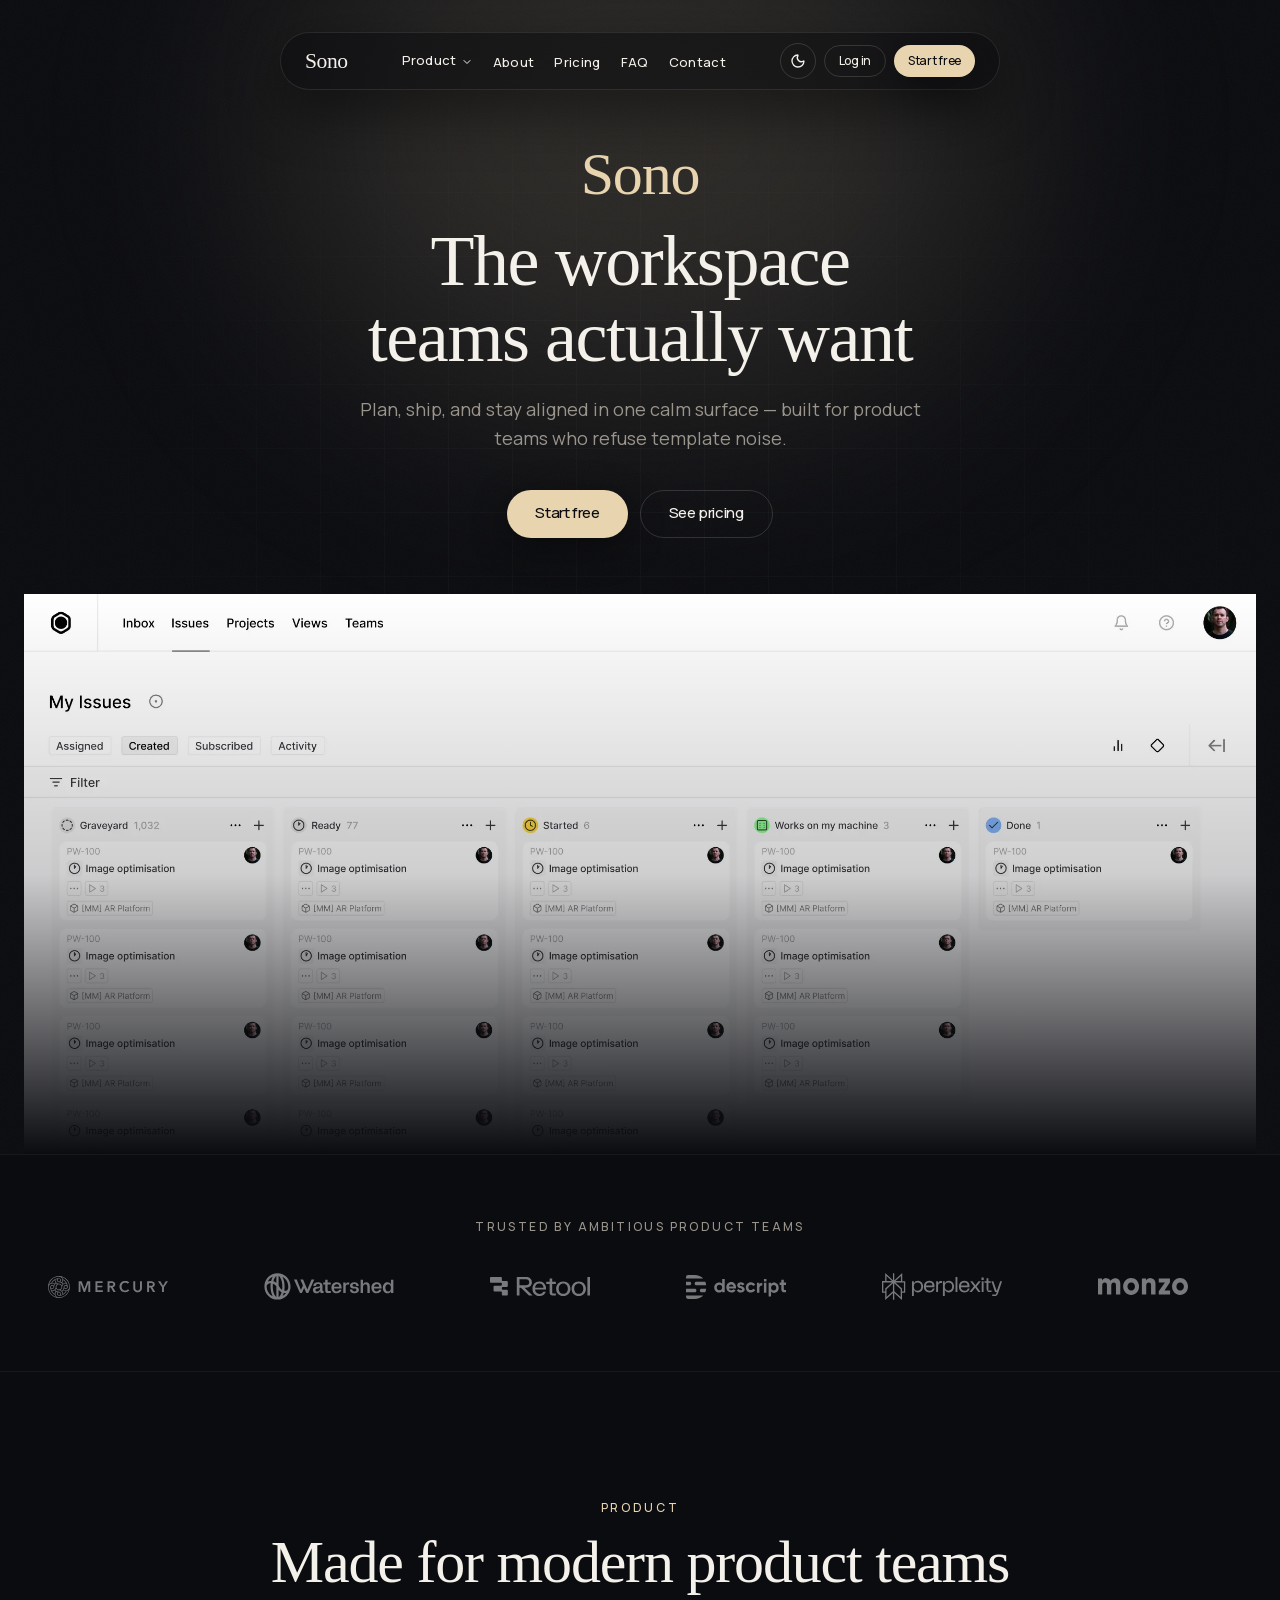
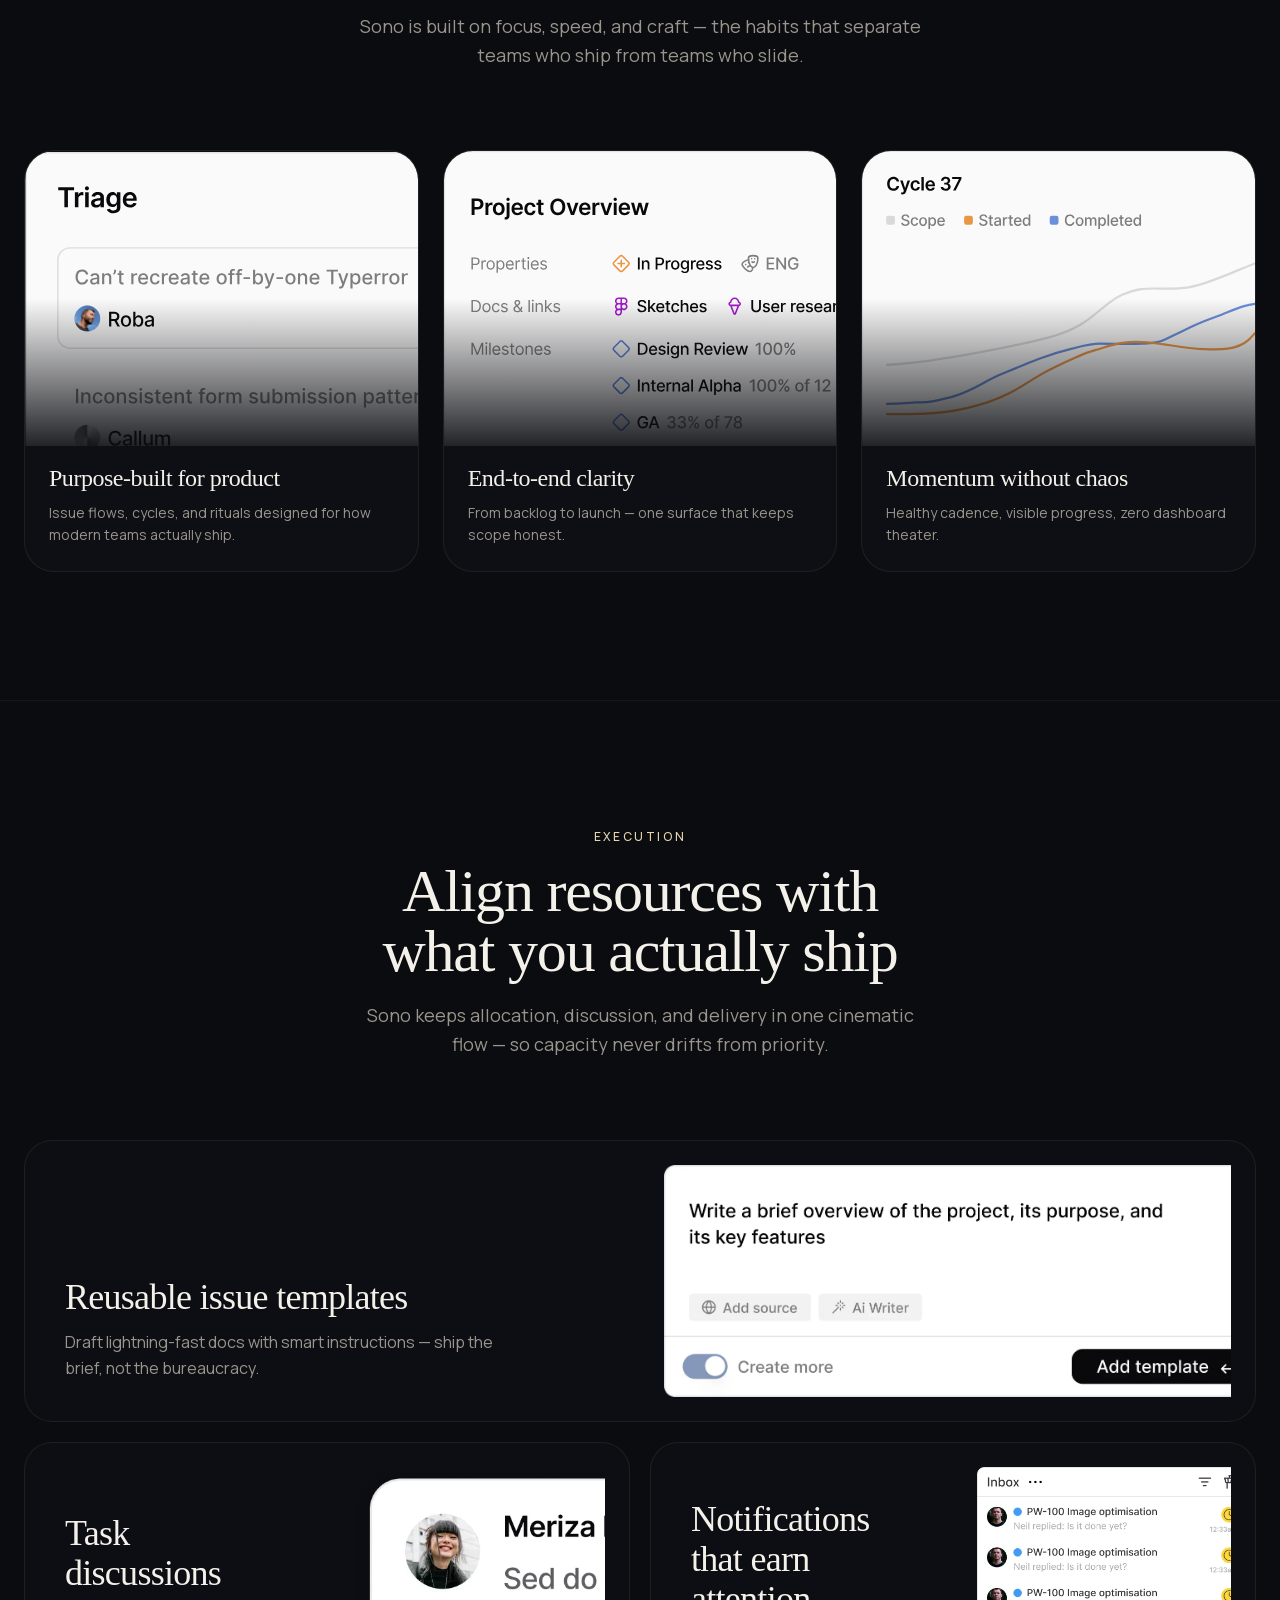
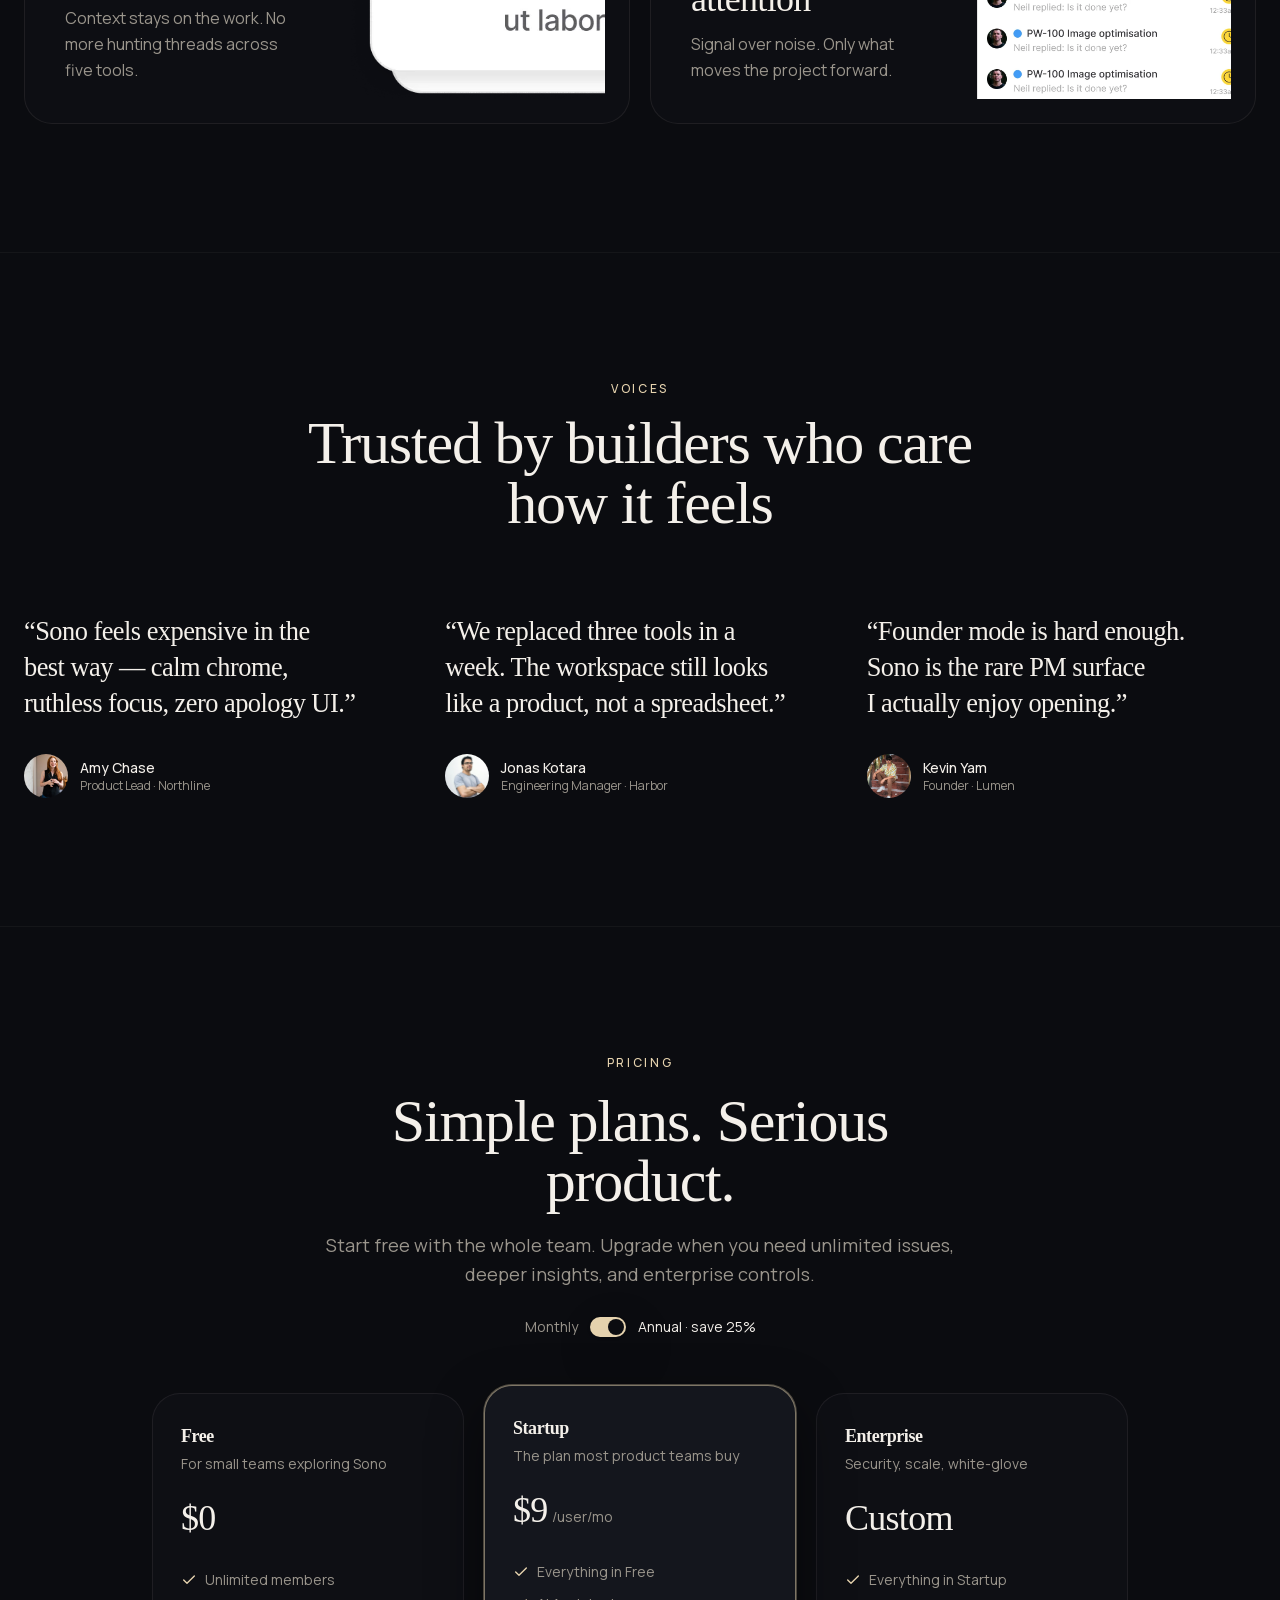
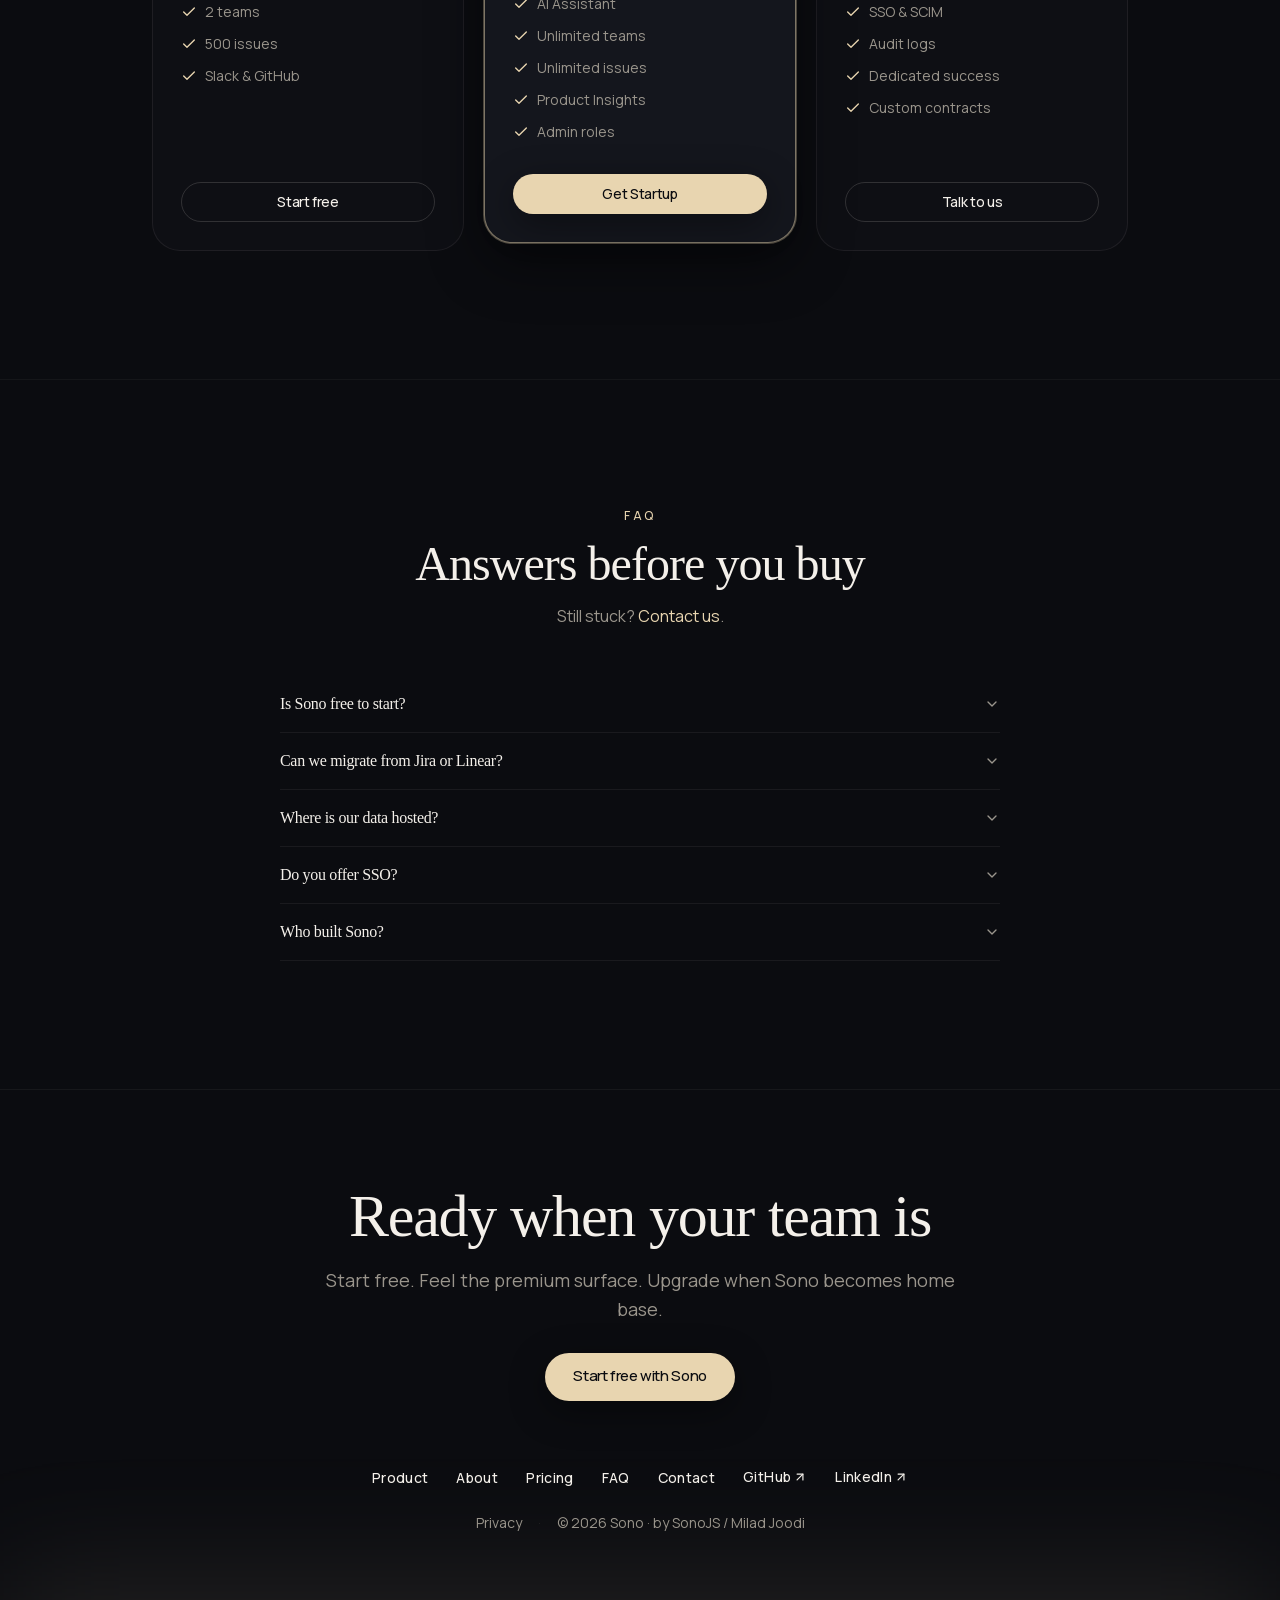
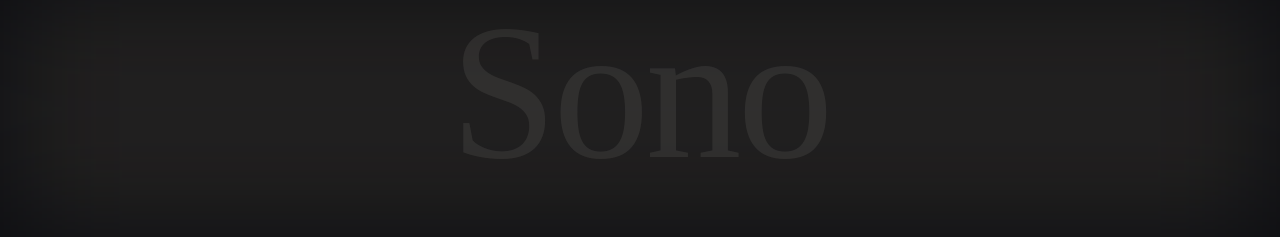
==== index.html @ 0d24b990 "chore: bump dependencies and align eslint config" ====
<!DOCTYPE html><html lang="en" data-scroll-behavior="smooth"><head><meta charSet="utf-8"/><meta name="viewport" content="width=device-width, initial-scale=1"/><link rel="preload" href="/_next/static/media/82450a180bcad83c-s.p.0p-wng2nn8o-p.woff2" as="font" crossorigin="" type="font/woff2"/><link rel="preload" href="/_next/static/media/d902bc2bfdd0a4cb-s.p.1g73gv09-xcb6.woff2" as="font" crossorigin="" type="font/woff2"/><link rel="preload" as="image" href="/hero.webp"/><link rel="stylesheet" href="/_next/static/chunks/1z0171zyhrohr.css" data-precedence="next"/><link rel="preload" as="script" fetchPriority="low" href="/_next/static/chunks/1pcw6gskne7pf.js"/><script src="/_next/static/chunks/1wnov70f88xjy.js" async=""></script><script src="/_next/static/chunks/2pffymnt3iag4.js" async=""></script><script src="/_next/static/chunks/0c98xzjfks9hq.js" async=""></script><script src="/_next/static/chunks/turbopack-2u1d16houkiyo.js" async=""></script><script src="/_next/static/chunks/1ua2kfq9s-me6.js" async=""></script><script src="/_next/static/chunks/0wrbk55-bqb4p.js" async=""></script><script src="/_next/static/chunks/2726y_kzhi7g_.js" async=""></script><script src="/_next/static/chunks/0krdcmnv8p_hr.js" async=""></script><script src="/_next/static/chunks/0jz7g6f-g56m4.js" async=""></script><script src="/_next/static/chunks/2xmz1afmpr3mi.js" async=""></script><title>Sono — The workspace teams actually want</title><meta name="description" content="Sono is the premium product workspace for modern teams — plan, ship, and stay aligned without the noise. By SonoJS / Milad Joodi."/><link rel="author" href="https://github.com/MiladJoodi"/><meta name="author" content="Milad Joodi"/><meta name="keywords" content="Sono,SonoJS,product workspace,project management,Next.js"/><meta name="creator" content="SonoJS / Milad Joodi"/><meta name="publisher" content="SonoJS"/><meta name="robots" content="index, follow"/><meta property="og:title" content="Sono — The workspace teams actually want"/><meta property="og:description" content="Premium product workspace for modern teams. Plan, ship, stay aligned."/><meta property="og:site_name" content="Sono"/><meta property="og:image" content="http://localhost:3000/og-image.jpg"/><meta property="og:image:width" content="1200"/><meta property="og:image:height" content="630"/><meta property="og:image:alt" content="Sono"/><meta name="twitter:card" content="summary_large_image"/><meta name="twitter:creator" content="@MiladJoodi"/><meta name="twitter:title" content="Sono — The workspace teams actually want"/><meta name="twitter:description" content="Premium product workspace for modern teams. Plan, ship, stay aligned."/><meta name="twitter:image" content="http://localhost:3000/og-image.jpg"/><link rel="shortcut icon" href="/favicon/favicon.ico"/><link rel="icon" href="/favicon/favicon.ico" sizes="48x48"/><link rel="icon" href="/favicon/favicon.svg" type="image/svg+xml"/><link rel="icon" href="/favicon/favicon-96x96.png" sizes="96x96" type="image/png"/><link rel="icon" href="/favicon/favicon.ico"/><link rel="apple-touch-icon" href="/favicon/apple-touch-icon.png" sizes="180x180"/><meta name="next-size-adjust" content=""/><script src="/_next/static/chunks/0cz1d0mv5g_q7.js" noModule=""></script></head><body class="ahh69a_variable hJlnFq_variable min-h-screen antialiased"><div hidden=""><!--$--><!--/$--></div><script>((a,b,c,d,e,f,g,h)=>{let i=document.documentElement,j=["light","dark"];function k(b){var c;(Array.isArray(a)?a:[a]).forEach(a=>{let c="class"===a,d=c&&f?e.map(a=>f[a]||a):e;c?(i.classList.remove(...d),i.classList.add(f&&f[b]?f[b]:b)):i.setAttribute(a,b)}),c=b,h&&j.includes(c)&&(i.style.colorScheme=c)}if(d)k(d);else try{let a=localStorage.getItem(b)||c,d=g&&"system"===a?window.matchMedia("(prefers-color-scheme: dark)").matches?"dark":"light":a;k(d)}catch(a){}})("class","theme","dark",null,["light","dark"],null,true,true)</script><section class="absolute top-4 left-1/2 z-50 w-[min(92%,720px)] -translate-x-1/2 rounded-full border border-foreground/10 bg-background/55 shadow-lg backdrop-blur-xl transition-all duration-300 lg:top-8"><div class="flex items-center justify-between px-5 py-2.5 sm:px-6"><a class="font-display text-foreground text-[1.35rem] tracking-tight" href="/">Sono</a><nav aria-label="Main" data-orientation="horizontal" dir="ltr" class="relative z-10 flex max-w-max flex-1 items-center justify-center max-lg:hidden"><div style="position:relative"><ul data-orientation="horizontal" class="group flex flex-1 list-none items-center justify-center space-x-1" dir="ltr"><li><button id="radix-_R_ilb_-trigger-radix-_R_bilb_" data-state="closed" aria-expanded="false" class="group inline-flex h-9 w-max items-center justify-center rounded-md bg-background p-2 transition-colors hover:bg-accent hover:text-accent-foreground focus:bg-accent focus:text-accent-foreground focus:outline-hidden disabled:pointer-events-none disabled:opacity-50 data-active:bg-accent/50 group data-[state=open]:bg-foreground/5 bg-transparent! px-2 text-[13px] font-medium tracking-wide" data-radix-collection-item="">Product<!-- --> <svg xmlns="http://www.w3.org/2000/svg" width="24" height="24" viewBox="0 0 24 24" fill="none" stroke="currentColor" stroke-width="2" stroke-linecap="round" stroke-linejoin="round" class="lucide lucide-chevron-down relative top-px ml-1 size-3 transition duration-300 group-data-[state=open]:rotate-180" aria-hidden="true"><path d="m6 9 6 6 6-6"></path></svg></button></li><li><a class="px-2 text-[13px] font-medium tracking-wide transition-opacity hover:opacity-70" href="/about/">About</a></li><li><a class="px-2 text-[13px] font-medium tracking-wide transition-opacity hover:opacity-70" href="/pricing/">Pricing</a></li><li><a class="px-2 text-[13px] font-medium tracking-wide transition-opacity hover:opacity-70" href="/faq/">FAQ</a></li><li><a class="px-2 text-[13px] font-medium tracking-wide transition-opacity hover:opacity-70" href="/contact/">Contact</a></li></ul></div><div class="absolute top-full left-0 flex justify-center"></div></nav><div class="flex items-center gap-2"><button data-slot="button" class="inline-flex items-center justify-center gap-2 whitespace-nowrap rounded-full text-sm font-medium tracking-tight transition-all duration-300 disabled:pointer-events-none disabled:opacity-50 [&amp;_svg]:pointer-events-none [&amp;_svg:not([class*=&#x27;size-&#x27;])]:size-4 shrink-0 [&amp;_svg]:shrink-0 outline-none focus-visible:ring-[3px] focus-visible:ring-ring/40 border border-foreground/15 bg-transparent text-foreground hover:border-foreground/30 hover:bg-foreground/5 size-9"><svg xmlns="http://www.w3.org/2000/svg" width="24" height="24" viewBox="0 0 24 24" fill="none" stroke="currentColor" stroke-width="2" stroke-linecap="round" stroke-linejoin="round" class="lucide lucide-sun size-4 scale-100 rotate-0 transition-all dark:scale-0 dark:-rotate-90" aria-hidden="true"><circle cx="12" cy="12" r="4"></circle><path d="M12 2v2"></path><path d="M12 20v2"></path><path d="m4.93 4.93 1.41 1.41"></path><path d="m17.66 17.66 1.41 1.41"></path><path d="M2 12h2"></path><path d="M20 12h2"></path><path d="m6.34 17.66-1.41 1.41"></path><path d="m19.07 4.93-1.41 1.41"></path></svg><svg xmlns="http://www.w3.org/2000/svg" width="24" height="24" viewBox="0 0 24 24" fill="none" stroke="currentColor" stroke-width="2" stroke-linecap="round" stroke-linejoin="round" class="lucide lucide-moon absolute size-4 scale-0 rotate-90 transition-all dark:scale-100 dark:rotate-0" aria-hidden="true"><path d="M20.985 12.486a9 9 0 1 1-9.473-9.472c.405-.022.617.46.402.803a6 6 0 0 0 8.268 8.268c.344-.215.825-.004.803.401"></path></svg><span class="sr-only">Toggle theme</span></button><a class="max-lg:hidden" href="/login/"><button data-slot="button" class="inline-flex items-center justify-center whitespace-nowrap rounded-full font-medium tracking-tight transition-all duration-300 disabled:pointer-events-none disabled:opacity-50 [&amp;_svg]:pointer-events-none [&amp;_svg:not([class*=&#x27;size-&#x27;])]:size-4 shrink-0 [&amp;_svg]:shrink-0 outline-none focus-visible:ring-[3px] focus-visible:ring-ring/40 border border-foreground/15 bg-transparent text-foreground hover:border-foreground/30 hover:bg-foreground/5 h-8 gap-1.5 px-3.5 text-xs has-[&gt;svg]:px-2.5">Log in</button></a><a class="max-lg:hidden" href="/signup/"><button data-slot="button" class="inline-flex items-center justify-center whitespace-nowrap rounded-full font-medium tracking-tight transition-all duration-300 disabled:pointer-events-none disabled:opacity-50 [&amp;_svg]:pointer-events-none [&amp;_svg:not([class*=&#x27;size-&#x27;])]:size-4 shrink-0 [&amp;_svg]:shrink-0 outline-none focus-visible:ring-[3px] focus-visible:ring-ring/40 bg-primary text-primary-foreground shadow-md hover:brightness-110 hover:shadow-lg h-8 gap-1.5 px-3.5 text-xs has-[&gt;svg]:px-2.5">Start free</button></a><a href="https://github.com/MiladJoodi" class="text-muted-foreground hover:text-foreground transition-colors lg:hidden" target="_blank" rel="noopener noreferrer"><svg xmlns="http://www.w3.org/2000/svg" width="24" height="24" viewBox="0 0 24 24" fill="none" stroke="currentColor" stroke-width="2" stroke-linecap="round" stroke-linejoin="round" class="lucide lucide-github size-4" aria-hidden="true"><path d="M15 22v-4a4.8 4.8 0 0 0-1-3.5c3 0 6-2 6-5.5.08-1.25-.27-2.48-1-3.5.28-1.15.28-2.35 0-3.5 0 0-1 0-3 1.5-2.64-.5-5.36-.5-8 0C6 2 5 2 5 2c-.3 1.15-.3 2.35 0 3.5A5.403 5.403 0 0 0 4 9c0 3.5 3 5.5 6 5.5-.39.49-.68 1.05-.85 1.65-.17.6-.22 1.23-.15 1.85v4"></path><path d="M9 18c-4.51 2-5-2-7-2"></path></svg><span class="sr-only">GitHub</span></a><button class="text-muted-foreground relative flex size-8 lg:hidden"><span class="sr-only">Open main menu</span><div class="absolute top-1/2 left-1/2 block w-[18px] -translate-x-1/2 -translate-y-1/2"><span aria-hidden="true" class="absolute block h-0.5 w-full rounded-full bg-current transition duration-500 ease-in-out -translate-y-1.5"></span><span aria-hidden="true" class="absolute block h-0.5 w-full rounded-full bg-current transition duration-500 ease-in-out "></span><span aria-hidden="true" class="absolute block h-0.5 w-full rounded-full bg-current transition duration-500 ease-in-out translate-y-1.5"></span></div></button></div></div><div class="bg-background/95 absolute inset-x-0 top-[calc(100%+0.75rem)] flex flex-col rounded-3xl border border-foreground/10 p-5 shadow-xl backdrop-blur-xl transition-all duration-300 ease-out lg:hidden invisible -translate-y-3 opacity-0"><nav class="divide-border flex flex-1 flex-col divide-y divide-foreground/8"><div class="py-3 first:pt-0 last:pb-0"><button class="flex w-full items-center justify-between text-base font-medium">Product<svg xmlns="http://www.w3.org/2000/svg" width="24" height="24" viewBox="0 0 24 24" fill="none" stroke="currentColor" stroke-width="2" stroke-linecap="round" stroke-linejoin="round" class="lucide lucide-chevron-right size-4 transition-transform duration-200" aria-hidden="true"><path d="m9 18 6-6-6-6"></path></svg></button><div class="overflow-hidden transition-all duration-300 max-h-0 opacity-0"><div class="bg-muted/60 space-y-2 rounded-2xl p-3"><a class="hover:bg-background block rounded-xl p-2 transition-colors" href="/#feature-modern-teams"><div class="font-medium">Modern teams</div><p class="text-muted-foreground mt-1 text-sm">Rituals and surfaces that keep product teams sharp</p></a><a class="hover:bg-background block rounded-xl p-2 transition-colors" href="/#resource-allocation"><div class="font-medium">Resource flow</div><p class="text-muted-foreground mt-1 text-sm">See capacity, focus, and delivery in one glance</p></a></div></div></div><a class="hover:text-primary py-3 text-base font-medium transition-colors first:pt-0 last:pb-0" href="/about/">About</a><a class="hover:text-primary py-3 text-base font-medium transition-colors first:pt-0 last:pb-0" href="/pricing/">Pricing</a><a class="hover:text-primary py-3 text-base font-medium transition-colors first:pt-0 last:pb-0" href="/faq/">FAQ</a><a class="hover:text-primary py-3 text-base font-medium transition-colors first:pt-0 last:pb-0" href="/contact/">Contact</a></nav><div class="mt-4 flex gap-2"><a data-slot="button" class="inline-flex items-center justify-center gap-2 whitespace-nowrap rounded-full text-sm font-medium tracking-tight transition-all duration-300 disabled:pointer-events-none disabled:opacity-50 [&amp;_svg]:pointer-events-none [&amp;_svg:not([class*=&#x27;size-&#x27;])]:size-4 [&amp;_svg]:shrink-0 outline-none focus-visible:ring-[3px] focus-visible:ring-ring/40 border border-foreground/15 bg-transparent text-foreground hover:border-foreground/30 hover:bg-foreground/5 h-10 px-5 has-[&gt;svg]:px-4 flex-1" href="/login/">Log in</a><a data-slot="button" class="inline-flex items-center justify-center gap-2 whitespace-nowrap rounded-full text-sm font-medium tracking-tight transition-all duration-300 disabled:pointer-events-none disabled:opacity-50 [&amp;_svg]:pointer-events-none [&amp;_svg:not([class*=&#x27;size-&#x27;])]:size-4 [&amp;_svg]:shrink-0 outline-none focus-visible:ring-[3px] focus-visible:ring-ring/40 bg-primary text-primary-foreground shadow-md hover:brightness-110 hover:shadow-lg h-10 px-5 has-[&gt;svg]:px-4 flex-1" href="/signup/">Start free</a></div></div></section><main class=""><section class="relative isolate min-h-[100svh] overflow-hidden"><div class="sono-grain pointer-events-none absolute inset-0 opacity-[0.07] mix-blend-overlay"></div><div class="sono-grid pointer-events-none absolute inset-0 opacity-40"></div><div class="pointer-events-none absolute -top-32 left-1/2 h-[520px] w-[720px] -translate-x-1/2 rounded-full bg-champagne/20 blur-[120px] dark:bg-champagne/15" aria-hidden="true"></div><div class="relative z-10 container flex min-h-[100svh] flex-col justify-end pt-32 pb-0 md:pt-36"><div class="mx-auto max-w-4xl pb-10 text-center md:pb-14" style="opacity:0;transform:translateY(28px)"><p class="font-display text-primary mb-5 text-4xl tracking-tight sm:text-5xl md:text-6xl">Sono</p><h1 class="font-display text-foreground text-4xl leading-[1.05] tracking-tight text-balance sm:text-5xl md:text-6xl lg:text-7xl">The workspace teams actually want</h1><p class="text-muted-foreground mx-auto mt-5 max-w-xl text-base leading-relaxed md:text-lg">Plan, ship, and stay aligned in one calm surface — built for product teams who refuse template noise.</p><div class="mt-9 flex flex-col items-center justify-center gap-3 sm:flex-row"><a data-slot="button" class="inline-flex items-center justify-center gap-2 whitespace-nowrap rounded-full font-medium tracking-tight transition-all duration-300 disabled:pointer-events-none disabled:opacity-50 [&amp;_svg]:pointer-events-none [&amp;_svg:not([class*=&#x27;size-&#x27;])]:size-4 shrink-0 [&amp;_svg]:shrink-0 outline-none focus-visible:ring-[3px] focus-visible:ring-ring/40 bg-primary text-primary-foreground shadow-md hover:brightness-110 hover:shadow-lg h-12 px-7 text-[15px] has-[&gt;svg]:px-5" href="/signup/">Start free</a><a data-slot="button" class="inline-flex items-center justify-center gap-2 whitespace-nowrap rounded-full font-medium tracking-tight transition-all duration-300 disabled:pointer-events-none disabled:opacity-50 [&amp;_svg]:pointer-events-none [&amp;_svg:not([class*=&#x27;size-&#x27;])]:size-4 shrink-0 [&amp;_svg]:shrink-0 outline-none focus-visible:ring-[3px] focus-visible:ring-ring/40 border border-foreground/15 bg-transparent text-foreground hover:border-foreground/30 hover:bg-foreground/5 h-12 px-7 text-[15px] has-[&gt;svg]:px-5" href="/pricing/">See pricing</a></div></div><div class="relative -mx-4 sm:-mx-6 lg:mx-0" style="opacity:0;transform:translateY(48px)"><div class="relative aspect-[16/10] w-full overflow-hidden md:aspect-[21/9] lg:aspect-[2.2/1]"><img alt="Sono product surface" decoding="async" data-nimg="fill" class="object-cover object-left-top" style="position:absolute;height:100%;width:100%;left:0;top:0;right:0;bottom:0;color:transparent" src="/hero.webp"/><div class="pointer-events-none absolute inset-0 bg-gradient-to-t from-background via-background/20 to-transparent"></div></div></div></div></section><section class="border-border/50 border-y py-12 md:py-16"><div class="container mb-8 text-center"><p class="text-muted-foreground text-xs font-medium tracking-[0.2em] uppercase">Trusted by ambitious product teams</p></div></section><section id="feature-modern-teams" class="py-24 md:py-32"><div class="container"><div class="mx-auto max-w-3xl text-center"><p class="text-primary mb-4 text-xs font-medium tracking-[0.22em] uppercase">Product</p><h2 class="font-display text-4xl tracking-tight text-balance md:text-5xl lg:text-6xl">Made for modern product teams</h2><p class="text-muted-foreground mx-auto mt-5 max-w-xl text-base leading-relaxed md:text-lg">Sono is built on focus, speed, and craft — the habits that separate teams who ship from teams who slide.</p></div><div class="mt-16 grid gap-6 md:mt-20 md:grid-cols-3"><article class="group border-border/70 bg-card/40 overflow-hidden rounded-3xl border" style="opacity:0;transform:translateY(24px)"><div class="relative aspect-[4/3] overflow-hidden"><img alt="" loading="lazy" decoding="async" data-nimg="fill" class="object-cover object-left-top transition duration-500 group-hover:scale-[1.03]" style="position:absolute;height:100%;width:100%;left:0;top:0;right:0;bottom:0;color:transparent" src="/features/triage-card.svg"/><div class="from-background/90 absolute inset-0 bg-gradient-to-t via-transparent to-transparent"></div></div><div class="space-y-2 p-6 pt-4"><h3 class="font-display text-2xl tracking-tight">Purpose-built for product</h3><p class="text-muted-foreground text-sm leading-relaxed">Issue flows, cycles, and rituals designed for how modern teams actually ship.</p></div></article><article class="group border-border/70 bg-card/40 overflow-hidden rounded-3xl border" style="opacity:0;transform:translateY(24px)"><div class="relative aspect-[4/3] overflow-hidden"><img alt="" loading="lazy" decoding="async" data-nimg="fill" class="object-cover object-left-top transition duration-500 group-hover:scale-[1.03]" style="position:absolute;height:100%;width:100%;left:0;top:0;right:0;bottom:0;color:transparent" src="/features/cycle-card.svg"/><div class="from-background/90 absolute inset-0 bg-gradient-to-t via-transparent to-transparent"></div></div><div class="space-y-2 p-6 pt-4"><h3 class="font-display text-2xl tracking-tight">End-to-end clarity</h3><p class="text-muted-foreground text-sm leading-relaxed">From backlog to launch — one surface that keeps scope honest.</p></div></article><article class="group border-border/70 bg-card/40 overflow-hidden rounded-3xl border" style="opacity:0;transform:translateY(24px)"><div class="relative aspect-[4/3] overflow-hidden"><img alt="" loading="lazy" decoding="async" data-nimg="fill" class="object-cover object-left-top transition duration-500 group-hover:scale-[1.03]" style="position:absolute;height:100%;width:100%;left:0;top:0;right:0;bottom:0;color:transparent" src="/features/overview-card.svg"/><div class="from-background/90 absolute inset-0 bg-gradient-to-t via-transparent to-transparent"></div></div><div class="space-y-2 p-6 pt-4"><h3 class="font-display text-2xl tracking-tight">Momentum without chaos</h3><p class="text-muted-foreground text-sm leading-relaxed">Healthy cadence, visible progress, zero dashboard theater.</p></div></article></div></div></section><section id="resource-allocation" class="border-border/40 overflow-hidden border-y py-24 md:py-32"><div class="container"><div class="mx-auto max-w-3xl text-center"><p class="text-primary mb-4 text-xs font-medium tracking-[0.22em] uppercase">Execution</p><h2 class="font-display text-4xl tracking-tight text-balance md:text-5xl lg:text-6xl">Align resources with what you actually ship</h2><p class="text-muted-foreground mx-auto mt-5 max-w-xl text-base leading-relaxed md:text-lg">Sono keeps allocation, discussion, and delivery in one cinematic flow — so capacity never drifts from priority.</p></div><div class="mt-16 grid gap-5 md:mt-20 md:grid-cols-2"><div class="border-border/70 bg-card/30 overflow-hidden rounded-[1.75rem] border md:col-span-2" style="opacity:0;transform:translateY(28px)"><div class="grid gap-0 lg:grid-cols-2 lg:items-end"><div class="space-y-3 p-7 md:p-10"><h3 class="font-display text-3xl tracking-tight md:text-4xl">Reusable issue templates</h3><p class="text-muted-foreground max-w-md text-base leading-relaxed">Draft lightning-fast docs with smart instructions — ship the brief, not the bureaucracy.</p></div><div class="relative min-h-[220px] md:min-h-[280px]"><img alt="" loading="lazy" decoding="async" data-nimg="fill" class="object-cover object-left-top p-4 md:p-6" style="position:absolute;height:100%;width:100%;left:0;top:0;right:0;bottom:0;color:transparent" src="/resource-allocation/templates.webp"/></div></div></div><div class="border-border/70 bg-card/30 overflow-hidden rounded-[1.75rem] border " style="opacity:0;transform:translateY(28px)"><div class="grid gap-0 lg:grid-cols-2 lg:items-end"><div class="space-y-3 p-7 md:p-10"><h3 class="font-display text-3xl tracking-tight md:text-4xl">Task discussions</h3><p class="text-muted-foreground max-w-md text-base leading-relaxed">Context stays on the work. No more hunting threads across five tools.</p></div><div class="relative min-h-[220px] md:min-h-[280px]"><img alt="" loading="lazy" decoding="async" data-nimg="fill" class="object-cover object-left-top p-4 md:p-6" style="position:absolute;height:100%;width:100%;left:0;top:0;right:0;bottom:0;color:transparent" src="/resource-allocation/discussions.webp"/></div></div></div><div class="border-border/70 bg-card/30 overflow-hidden rounded-[1.75rem] border " style="opacity:0;transform:translateY(28px)"><div class="grid gap-0 lg:grid-cols-2 lg:items-end"><div class="space-y-3 p-7 md:p-10"><h3 class="font-display text-3xl tracking-tight md:text-4xl">Notifications that earn attention</h3><p class="text-muted-foreground max-w-md text-base leading-relaxed">Signal over noise. Only what moves the project forward.</p></div><div class="relative min-h-[220px] md:min-h-[280px]"><img alt="" loading="lazy" decoding="async" data-nimg="fill" class="object-cover object-left-top p-4 md:p-6" style="position:absolute;height:100%;width:100%;left:0;top:0;right:0;bottom:0;color:transparent" src="/resource-allocation/notifications.webp"/></div></div></div></div></div></section><section class="py-24 md:py-32"><div class="container"><div class="mx-auto max-w-2xl text-center"><p class="text-primary mb-4 text-xs font-medium tracking-[0.22em] uppercase">Voices</p><h2 class="font-display text-4xl tracking-tight md:text-5xl lg:text-6xl">Trusted by builders who care how it feels</h2></div><div class="mt-16 grid gap-8 md:mt-20 md:grid-cols-3"><blockquote class="flex flex-col" style="opacity:0;transform:translateY(20px)"><p class="font-display text-foreground text-2xl leading-snug tracking-tight text-balance md:text-[1.65rem]">“<!-- -->Sono feels expensive in the best way — calm chrome, ruthless focus, zero apology UI.<!-- -->”</p><footer class="mt-8 flex items-center gap-3"><div class="relative size-11 overflow-hidden rounded-full"><img alt="Amy Chase" loading="lazy" decoding="async" data-nimg="fill" class="object-cover" style="position:absolute;height:100%;width:100%;left:0;top:0;right:0;bottom:0;color:transparent" src="/testimonials/amy-chase.webp"/></div><div><div class="text-sm font-medium">Amy Chase</div><div class="text-muted-foreground text-xs">Product Lead<!-- --> · <!-- -->Northline</div></div></footer></blockquote><blockquote class="flex flex-col" style="opacity:0;transform:translateY(20px)"><p class="font-display text-foreground text-2xl leading-snug tracking-tight text-balance md:text-[1.65rem]">“<!-- -->We replaced three tools in a week. The workspace still looks like a product, not a spreadsheet.<!-- -->”</p><footer class="mt-8 flex items-center gap-3"><div class="relative size-11 overflow-hidden rounded-full"><img alt="Jonas Kotara" loading="lazy" decoding="async" data-nimg="fill" class="object-cover" style="position:absolute;height:100%;width:100%;left:0;top:0;right:0;bottom:0;color:transparent" src="/testimonials/jonas-kotara.webp"/></div><div><div class="text-sm font-medium">Jonas Kotara</div><div class="text-muted-foreground text-xs">Engineering Manager<!-- --> · <!-- -->Harbor</div></div></footer></blockquote><blockquote class="flex flex-col" style="opacity:0;transform:translateY(20px)"><p class="font-display text-foreground text-2xl leading-snug tracking-tight text-balance md:text-[1.65rem]">“<!-- -->Founder mode is hard enough. Sono is the rare PM surface I actually enjoy opening.<!-- -->”</p><footer class="mt-8 flex items-center gap-3"><div class="relative size-11 overflow-hidden rounded-full"><img alt="Kevin Yam" loading="lazy" decoding="async" data-nimg="fill" class="object-cover" style="position:absolute;height:100%;width:100%;left:0;top:0;right:0;bottom:0;color:transparent" src="/testimonials/kevin-yam.webp"/></div><div><div class="text-sm font-medium">Kevin Yam</div><div class="text-muted-foreground text-xs">Founder<!-- --> · <!-- -->Lumen</div></div></footer></blockquote></div></div></section><section id="pricing" class="border-border/40 border-y py-24 md:py-32"><div class="container max-w-5xl"><div class="mx-auto max-w-2xl space-y-5 text-center"><p class="text-primary text-xs font-medium tracking-[0.22em] uppercase">Pricing</p><h2 class="font-display text-4xl tracking-tight md:text-5xl lg:text-6xl">Simple plans. Serious product.</h2><p class="text-muted-foreground text-base leading-relaxed md:text-lg">Start free with the whole team. Upgrade when you need unlimited issues, deeper insights, and enterprise controls.</p><div class="flex items-center justify-center gap-3 pt-2"><span class="text-sm text-muted-foreground">Monthly</span><button type="button" role="switch" aria-checked="true" data-state="checked" value="on" class="peer focus-visible:ring-ring focus-visible:ring-offset-background data-[state=checked]:bg-primary data-[state=unchecked]:bg-input inline-flex h-5 w-9 shrink-0 cursor-pointer items-center rounded-full border-2 border-transparent shadow-xs transition-colors focus-visible:ring-2 focus-visible:ring-offset-2 focus-visible:outline-hidden disabled:cursor-not-allowed disabled:opacity-50" aria-label="Toggle annual billing"><span data-state="checked" class="bg-background pointer-events-none block h-4 w-4 rounded-full shadow-lg ring-0 transition-transform data-[state=checked]:translate-x-4 data-[state=unchecked]:translate-x-0"></span></button><input type="checkbox" aria-hidden="true" tabindex="-1" style="position:absolute;pointer-events:none;opacity:0;margin:0;transform:translateX(-100%)" checked="" value="on"/><span class="text-sm text-foreground">Annual · save 25%</span></div></div><div class="mt-14 grid items-stretch gap-5 md:grid-cols-3"><div class="border-border/70 bg-card/40 flex flex-col rounded-[1.75rem] border p-7"><div class="space-y-1"><h3 class="text-lg font-semibold tracking-tight">Free</h3><p class="text-muted-foreground text-sm">For small teams exploring Sono</p></div><div class="mt-6"><span class="font-display text-4xl tracking-tight">$0</span></div><ul class="mt-8 flex-1 space-y-3"><li class="text-muted-foreground flex items-start gap-2 text-sm"><svg xmlns="http://www.w3.org/2000/svg" width="24" height="24" viewBox="0 0 24 24" fill="none" stroke="currentColor" stroke-width="2" stroke-linecap="round" stroke-linejoin="round" class="lucide lucide-check text-primary mt-0.5 size-4 shrink-0" aria-hidden="true"><path d="M20 6 9 17l-5-5"></path></svg>Unlimited members</li><li class="text-muted-foreground flex items-start gap-2 text-sm"><svg xmlns="http://www.w3.org/2000/svg" width="24" height="24" viewBox="0 0 24 24" fill="none" stroke="currentColor" stroke-width="2" stroke-linecap="round" stroke-linejoin="round" class="lucide lucide-check text-primary mt-0.5 size-4 shrink-0" aria-hidden="true"><path d="M20 6 9 17l-5-5"></path></svg>2 teams</li><li class="text-muted-foreground flex items-start gap-2 text-sm"><svg xmlns="http://www.w3.org/2000/svg" width="24" height="24" viewBox="0 0 24 24" fill="none" stroke="currentColor" stroke-width="2" stroke-linecap="round" stroke-linejoin="round" class="lucide lucide-check text-primary mt-0.5 size-4 shrink-0" aria-hidden="true"><path d="M20 6 9 17l-5-5"></path></svg>500 issues</li><li class="text-muted-foreground flex items-start gap-2 text-sm"><svg xmlns="http://www.w3.org/2000/svg" width="24" height="24" viewBox="0 0 24 24" fill="none" stroke="currentColor" stroke-width="2" stroke-linecap="round" stroke-linejoin="round" class="lucide lucide-check text-primary mt-0.5 size-4 shrink-0" aria-hidden="true"><path d="M20 6 9 17l-5-5"></path></svg>Slack &amp; GitHub</li></ul><a data-slot="button" class="inline-flex items-center justify-center gap-2 whitespace-nowrap rounded-full text-sm font-medium tracking-tight transition-all duration-300 disabled:pointer-events-none disabled:opacity-50 [&amp;_svg]:pointer-events-none [&amp;_svg:not([class*=&#x27;size-&#x27;])]:size-4 shrink-0 [&amp;_svg]:shrink-0 outline-none focus-visible:ring-[3px] focus-visible:ring-ring/40 border border-foreground/15 bg-transparent text-foreground hover:border-foreground/30 hover:bg-foreground/5 h-10 px-5 has-[&gt;svg]:px-4 mt-8 w-full" href="/signup/">Start free</a></div><div class="flex flex-col rounded-[1.75rem] border p-7 border-primary/50 bg-card shadow-lg ring-1 ring-primary/30 md:-translate-y-2"><div class="space-y-1"><h3 class="text-lg font-semibold tracking-tight">Startup</h3><p class="text-muted-foreground text-sm">The plan most product teams buy</p></div><div class="mt-6"><span class="font-display text-4xl tracking-tight">$9</span><span class="text-muted-foreground ml-1 text-sm">/user/<!-- -->mo</span></div><ul class="mt-8 flex-1 space-y-3"><li class="text-muted-foreground flex items-start gap-2 text-sm"><svg xmlns="http://www.w3.org/2000/svg" width="24" height="24" viewBox="0 0 24 24" fill="none" stroke="currentColor" stroke-width="2" stroke-linecap="round" stroke-linejoin="round" class="lucide lucide-check text-primary mt-0.5 size-4 shrink-0" aria-hidden="true"><path d="M20 6 9 17l-5-5"></path></svg>Everything in Free</li><li class="text-muted-foreground flex items-start gap-2 text-sm"><svg xmlns="http://www.w3.org/2000/svg" width="24" height="24" viewBox="0 0 24 24" fill="none" stroke="currentColor" stroke-width="2" stroke-linecap="round" stroke-linejoin="round" class="lucide lucide-check text-primary mt-0.5 size-4 shrink-0" aria-hidden="true"><path d="M20 6 9 17l-5-5"></path></svg>AI Assistant</li><li class="text-muted-foreground flex items-start gap-2 text-sm"><svg xmlns="http://www.w3.org/2000/svg" width="24" height="24" viewBox="0 0 24 24" fill="none" stroke="currentColor" stroke-width="2" stroke-linecap="round" stroke-linejoin="round" class="lucide lucide-check text-primary mt-0.5 size-4 shrink-0" aria-hidden="true"><path d="M20 6 9 17l-5-5"></path></svg>Unlimited teams</li><li class="text-muted-foreground flex items-start gap-2 text-sm"><svg xmlns="http://www.w3.org/2000/svg" width="24" height="24" viewBox="0 0 24 24" fill="none" stroke="currentColor" stroke-width="2" stroke-linecap="round" stroke-linejoin="round" class="lucide lucide-check text-primary mt-0.5 size-4 shrink-0" aria-hidden="true"><path d="M20 6 9 17l-5-5"></path></svg>Unlimited issues</li><li class="text-muted-foreground flex items-start gap-2 text-sm"><svg xmlns="http://www.w3.org/2000/svg" width="24" height="24" viewBox="0 0 24 24" fill="none" stroke="currentColor" stroke-width="2" stroke-linecap="round" stroke-linejoin="round" class="lucide lucide-check text-primary mt-0.5 size-4 shrink-0" aria-hidden="true"><path d="M20 6 9 17l-5-5"></path></svg>Product Insights</li><li class="text-muted-foreground flex items-start gap-2 text-sm"><svg xmlns="http://www.w3.org/2000/svg" width="24" height="24" viewBox="0 0 24 24" fill="none" stroke="currentColor" stroke-width="2" stroke-linecap="round" stroke-linejoin="round" class="lucide lucide-check text-primary mt-0.5 size-4 shrink-0" aria-hidden="true"><path d="M20 6 9 17l-5-5"></path></svg>Admin roles</li></ul><a data-slot="button" class="inline-flex items-center justify-center gap-2 whitespace-nowrap rounded-full text-sm font-medium tracking-tight transition-all duration-300 disabled:pointer-events-none disabled:opacity-50 [&amp;_svg]:pointer-events-none [&amp;_svg:not([class*=&#x27;size-&#x27;])]:size-4 shrink-0 [&amp;_svg]:shrink-0 outline-none focus-visible:ring-[3px] focus-visible:ring-ring/40 bg-primary text-primary-foreground shadow-md hover:brightness-110 hover:shadow-lg h-10 px-5 has-[&gt;svg]:px-4 mt-8 w-full" href="/signup/">Get Startup</a></div><div class="border-border/70 bg-card/40 flex flex-col rounded-[1.75rem] border p-7"><div class="space-y-1"><h3 class="text-lg font-semibold tracking-tight">Enterprise</h3><p class="text-muted-foreground text-sm">Security, scale, white-glove</p></div><div class="mt-6"><span class="font-display text-4xl tracking-tight">Custom</span></div><ul class="mt-8 flex-1 space-y-3"><li class="text-muted-foreground flex items-start gap-2 text-sm"><svg xmlns="http://www.w3.org/2000/svg" width="24" height="24" viewBox="0 0 24 24" fill="none" stroke="currentColor" stroke-width="2" stroke-linecap="round" stroke-linejoin="round" class="lucide lucide-check text-primary mt-0.5 size-4 shrink-0" aria-hidden="true"><path d="M20 6 9 17l-5-5"></path></svg>Everything in Startup</li><li class="text-muted-foreground flex items-start gap-2 text-sm"><svg xmlns="http://www.w3.org/2000/svg" width="24" height="24" viewBox="0 0 24 24" fill="none" stroke="currentColor" stroke-width="2" stroke-linecap="round" stroke-linejoin="round" class="lucide lucide-check text-primary mt-0.5 size-4 shrink-0" aria-hidden="true"><path d="M20 6 9 17l-5-5"></path></svg>SSO &amp; SCIM</li><li class="text-muted-foreground flex items-start gap-2 text-sm"><svg xmlns="http://www.w3.org/2000/svg" width="24" height="24" viewBox="0 0 24 24" fill="none" stroke="currentColor" stroke-width="2" stroke-linecap="round" stroke-linejoin="round" class="lucide lucide-check text-primary mt-0.5 size-4 shrink-0" aria-hidden="true"><path d="M20 6 9 17l-5-5"></path></svg>Audit logs</li><li class="text-muted-foreground flex items-start gap-2 text-sm"><svg xmlns="http://www.w3.org/2000/svg" width="24" height="24" viewBox="0 0 24 24" fill="none" stroke="currentColor" stroke-width="2" stroke-linecap="round" stroke-linejoin="round" class="lucide lucide-check text-primary mt-0.5 size-4 shrink-0" aria-hidden="true"><path d="M20 6 9 17l-5-5"></path></svg>Dedicated success</li><li class="text-muted-foreground flex items-start gap-2 text-sm"><svg xmlns="http://www.w3.org/2000/svg" width="24" height="24" viewBox="0 0 24 24" fill="none" stroke="currentColor" stroke-width="2" stroke-linecap="round" stroke-linejoin="round" class="lucide lucide-check text-primary mt-0.5 size-4 shrink-0" aria-hidden="true"><path d="M20 6 9 17l-5-5"></path></svg>Custom contracts</li></ul><a data-slot="button" class="inline-flex items-center justify-center gap-2 whitespace-nowrap rounded-full text-sm font-medium tracking-tight transition-all duration-300 disabled:pointer-events-none disabled:opacity-50 [&amp;_svg]:pointer-events-none [&amp;_svg:not([class*=&#x27;size-&#x27;])]:size-4 shrink-0 [&amp;_svg]:shrink-0 outline-none focus-visible:ring-[3px] focus-visible:ring-ring/40 border border-foreground/15 bg-transparent text-foreground hover:border-foreground/30 hover:bg-foreground/5 h-10 px-5 has-[&gt;svg]:px-4 mt-8 w-full" href="/contact/">Talk to us</a></div></div></div></section><section class="py-24 md:py-32"><div class="container max-w-3xl"><div class="text-center"><p class="text-primary mb-4 text-xs font-medium tracking-[0.22em] uppercase">FAQ</p><h2 class="font-display text-4xl tracking-tight md:text-5xl">Answers before you buy</h2><p class="text-muted-foreground mt-4 text-base">Still stuck?<!-- --> <a class="text-primary underline-offset-4 hover:underline" href="/contact/">Contact us</a>.</p></div><div class="mt-12 w-full" data-orientation="vertical"><div data-state="closed" data-orientation="vertical" class="border-b border-border/60"><h3 data-orientation="vertical" data-state="closed" class="flex"><button type="button" aria-expanded="false" data-state="closed" data-orientation="vertical" id="radix-_R_1nautb_" class="flex flex-1 items-center justify-between py-4 transition-all [&amp;[data-state=open]&gt;svg]:rotate-180 text-left text-base font-medium hover:no-underline" data-radix-collection-item="">Is Sono free to start?<svg xmlns="http://www.w3.org/2000/svg" width="24" height="24" viewBox="0 0 24 24" fill="none" stroke="currentColor" stroke-width="2" stroke-linecap="round" stroke-linejoin="round" class="lucide lucide-chevron-down text-muted-foreground size-4 shrink-0 transition-transform duration-200" aria-hidden="true"><path d="m6 9 6 6 6-6"></path></svg></button></h3><div data-state="closed" id="radix-_R_9nautb_" hidden="" role="region" aria-labelledby="radix-_R_1nautb_" data-orientation="vertical" class="data-[state=closed]:animate-accordion-up data-[state=open]:animate-accordion-down overflow-hidden text-sm" style="--radix-accordion-content-height:var(--radix-collapsible-content-height);--radix-accordion-content-width:var(--radix-collapsible-content-width)"></div></div><div data-state="closed" data-orientation="vertical" class="border-b border-border/60"><h3 data-orientation="vertical" data-state="closed" class="flex"><button type="button" aria-expanded="false" data-state="closed" data-orientation="vertical" id="radix-_R_2nautb_" class="flex flex-1 items-center justify-between py-4 transition-all [&amp;[data-state=open]&gt;svg]:rotate-180 text-left text-base font-medium hover:no-underline" data-radix-collection-item="">Can we migrate from Jira or Linear?<svg xmlns="http://www.w3.org/2000/svg" width="24" height="24" viewBox="0 0 24 24" fill="none" stroke="currentColor" stroke-width="2" stroke-linecap="round" stroke-linejoin="round" class="lucide lucide-chevron-down text-muted-foreground size-4 shrink-0 transition-transform duration-200" aria-hidden="true"><path d="m6 9 6 6 6-6"></path></svg></button></h3><div data-state="closed" id="radix-_R_anautb_" hidden="" role="region" aria-labelledby="radix-_R_2nautb_" data-orientation="vertical" class="data-[state=closed]:animate-accordion-up data-[state=open]:animate-accordion-down overflow-hidden text-sm" style="--radix-accordion-content-height:var(--radix-collapsible-content-height);--radix-accordion-content-width:var(--radix-collapsible-content-width)"></div></div><div data-state="closed" data-orientation="vertical" class="border-b border-border/60"><h3 data-orientation="vertical" data-state="closed" class="flex"><button type="button" aria-expanded="false" data-state="closed" data-orientation="vertical" id="radix-_R_3nautb_" class="flex flex-1 items-center justify-between py-4 transition-all [&amp;[data-state=open]&gt;svg]:rotate-180 text-left text-base font-medium hover:no-underline" data-radix-collection-item="">Where is our data hosted?<svg xmlns="http://www.w3.org/2000/svg" width="24" height="24" viewBox="0 0 24 24" fill="none" stroke="currentColor" stroke-width="2" stroke-linecap="round" stroke-linejoin="round" class="lucide lucide-chevron-down text-muted-foreground size-4 shrink-0 transition-transform duration-200" aria-hidden="true"><path d="m6 9 6 6 6-6"></path></svg></button></h3><div data-state="closed" id="radix-_R_bnautb_" hidden="" role="region" aria-labelledby="radix-_R_3nautb_" data-orientation="vertical" class="data-[state=closed]:animate-accordion-up data-[state=open]:animate-accordion-down overflow-hidden text-sm" style="--radix-accordion-content-height:var(--radix-collapsible-content-height);--radix-accordion-content-width:var(--radix-collapsible-content-width)"></div></div><div data-state="closed" data-orientation="vertical" class="border-b border-border/60"><h3 data-orientation="vertical" data-state="closed" class="flex"><button type="button" aria-expanded="false" data-state="closed" data-orientation="vertical" id="radix-_R_4nautb_" class="flex flex-1 items-center justify-between py-4 transition-all [&amp;[data-state=open]&gt;svg]:rotate-180 text-left text-base font-medium hover:no-underline" data-radix-collection-item="">Do you offer SSO?<svg xmlns="http://www.w3.org/2000/svg" width="24" height="24" viewBox="0 0 24 24" fill="none" stroke="currentColor" stroke-width="2" stroke-linecap="round" stroke-linejoin="round" class="lucide lucide-chevron-down text-muted-foreground size-4 shrink-0 transition-transform duration-200" aria-hidden="true"><path d="m6 9 6 6 6-6"></path></svg></button></h3><div data-state="closed" id="radix-_R_cnautb_" hidden="" role="region" aria-labelledby="radix-_R_4nautb_" data-orientation="vertical" class="data-[state=closed]:animate-accordion-up data-[state=open]:animate-accordion-down overflow-hidden text-sm" style="--radix-accordion-content-height:var(--radix-collapsible-content-height);--radix-accordion-content-width:var(--radix-collapsible-content-width)"></div></div><div data-state="closed" data-orientation="vertical" class="border-b border-border/60"><h3 data-orientation="vertical" data-state="closed" class="flex"><button type="button" aria-expanded="false" data-state="closed" data-orientation="vertical" id="radix-_R_5nautb_" class="flex flex-1 items-center justify-between py-4 transition-all [&amp;[data-state=open]&gt;svg]:rotate-180 text-left text-base font-medium hover:no-underline" data-radix-collection-item="">Who built Sono?<svg xmlns="http://www.w3.org/2000/svg" width="24" height="24" viewBox="0 0 24 24" fill="none" stroke="currentColor" stroke-width="2" stroke-linecap="round" stroke-linejoin="round" class="lucide lucide-chevron-down text-muted-foreground size-4 shrink-0 transition-transform duration-200" aria-hidden="true"><path d="m6 9 6 6 6-6"></path></svg></button></h3><div data-state="closed" id="radix-_R_dnautb_" hidden="" role="region" aria-labelledby="radix-_R_5nautb_" data-orientation="vertical" class="data-[state=closed]:animate-accordion-up data-[state=open]:animate-accordion-down overflow-hidden text-sm" style="--radix-accordion-content-height:var(--radix-collapsible-content-height);--radix-accordion-content-width:var(--radix-collapsible-content-width)"></div></div></div></div></section><!--$--><!--/$--></main><footer class="border-border/50 relative overflow-hidden border-t pt-24 pb-12"><div class="pointer-events-none absolute inset-x-0 bottom-0 h-64 bg-champagne/10 blur-3xl" aria-hidden="true"></div><div class="relative container space-y-16"><div class="mx-auto max-w-2xl space-y-5 text-center"><h2 class="font-display text-4xl tracking-tight md:text-5xl lg:text-6xl">Ready when your team is</h2><p class="text-muted-foreground text-base leading-relaxed md:text-lg">Start free. Feel the premium surface. Upgrade when Sono becomes home base.</p><a data-slot="button" class="inline-flex items-center justify-center gap-2 whitespace-nowrap rounded-full font-medium tracking-tight transition-all duration-300 disabled:pointer-events-none disabled:opacity-50 [&amp;_svg]:pointer-events-none [&amp;_svg:not([class*=&#x27;size-&#x27;])]:size-4 shrink-0 [&amp;_svg]:shrink-0 outline-none focus-visible:ring-[3px] focus-visible:ring-ring/40 bg-primary text-primary-foreground shadow-md hover:brightness-110 hover:shadow-lg h-12 px-7 text-[15px] has-[&gt;svg]:px-5 mt-2" href="/signup/">Start free with Sono</a></div><nav class="flex flex-col items-center gap-6"><ul class="flex flex-wrap items-center justify-center gap-x-7 gap-y-3"><li><a class="text-sm font-medium tracking-wide transition-opacity hover:opacity-70" href="/#feature-modern-teams">Product</a></li><li><a class="text-sm font-medium tracking-wide transition-opacity hover:opacity-70" href="/about/">About</a></li><li><a class="text-sm font-medium tracking-wide transition-opacity hover:opacity-70" href="/pricing/">Pricing</a></li><li><a class="text-sm font-medium tracking-wide transition-opacity hover:opacity-70" href="/faq/">FAQ</a></li><li><a class="text-sm font-medium tracking-wide transition-opacity hover:opacity-70" href="/contact/">Contact</a></li><li><a target="_blank" rel="noopener noreferrer" class="flex items-center gap-0.5 text-sm font-medium tracking-wide transition-opacity hover:opacity-70" href="https://github.com/MiladJoodi">GitHub<!-- --> <svg xmlns="http://www.w3.org/2000/svg" width="24" height="24" viewBox="0 0 24 24" fill="none" stroke="currentColor" stroke-width="2" stroke-linecap="round" stroke-linejoin="round" class="lucide lucide-arrow-up-right size-3.5" aria-hidden="true"><path d="M7 7h10v10"></path><path d="M7 17 17 7"></path></svg></a></li><li><a target="_blank" rel="noopener noreferrer" class="flex items-center gap-0.5 text-sm font-medium tracking-wide transition-opacity hover:opacity-70" href="https://linkedin.com/in/joodi/">LinkedIn<!-- --> <svg xmlns="http://www.w3.org/2000/svg" width="24" height="24" viewBox="0 0 24 24" fill="none" stroke="currentColor" stroke-width="2" stroke-linecap="round" stroke-linejoin="round" class="lucide lucide-arrow-up-right size-3.5" aria-hidden="true"><path d="M7 7h10v10"></path><path d="M7 17 17 7"></path></svg></a></li></ul><div class="text-muted-foreground flex flex-wrap items-center justify-center gap-4 text-sm"><a class="hover:text-foreground transition-colors" href="/privacy/">Privacy</a><span class="text-border">·</span><p>© <!-- -->2026<!-- --> Sono · by<!-- --> <a href="https://github.com/MiladJoodi" class="underline-offset-2 hover:underline" target="_blank" rel="noopener noreferrer">SonoJS / Milad Joodi</a></p></div></nav><p class="font-display text-foreground/8 pointer-events-none select-none text-center text-[clamp(4rem,18vw,12rem)] leading-none tracking-tight">Sono</p></div></footer><script id="_R_">(globalThis["TURBOPACK"] || (globalThis["TURBOPACK"] = [])).push({"otherChunks":["static/chunks/1pcw6gskne7pf.js","static/chunks/1wnov70f88xjy.js","static/chunks/2pffymnt3iag4.js","static/chunks/0c98xzjfks9hq.js"],"runtimeModuleIds":[94553]});</script><script src="/_next/static/chunks/1pcw6gskne7pf.js" async=""></script><script>(self.__next_f=self.__next_f||[]).push([0])</script><script>self.__next_f.push([1,"1:\"$Sreact.fragment\"\n2:\"/_next/static/chunks/1ua2kfq9s-me6.js\"\n3:\"/_next/static/chunks/0wrbk55-bqb4p.js\"\n4:\"/_next/static/chunks/2726y_kzhi7g_.js\"\n5:\"/_next/static/chunks/0krdcmnv8p_hr.js\"\n6:I[27423,[\"$2\",\"$3\",\"$4\",\"$5\"],\"ThemeProvider\"]\n7:\"StyleGlideProvider\"\n8:I[95013,[\"$2\",\"$3\",\"$4\",\"$5\"],\"$7\"]\n9:I[83896,[\"$2\",\"$3\",\"$4\",\"$5\"],\"Navbar\"]\na:I[39756,[\"$2\",\"$3\",\"$4\",\"$5\"],\"default\"]\nb:I[37457,[\"$2\",\"$3\",\"$4\",\"$5\"],\"default\"]\nc:\"/_next/static/chunks/0jz7g6f-g56m4.js\"\nd:\"/_next/static/chunks/2xmz1afmpr3mi.js\"\ne:I[22016,[\"$2\",\"$3\",\"$4\",\"$5\",\"$c\",\"$d\"],\"\"]\n15:I[68027,[\"$2\",\"$3\",\"$4\",\"$5\"],\"default\",1]\n:HL[\"/_next/static/chunks/1z0171zyhrohr.css\",\"style\"]\n:HL[\"/_next/static/media/82450a180bcad83c-s.p.0p-wng2nn8o-p.woff2\",\"font\",{\"crossOrigin\":\"\",\"type\":\"font/woff2\"}]\n:HL[\"/_next/static/media/d902bc2bfdd0a4cb-s.p.1g73gv09-xcb6.woff2\",\"font\",{\"crossOrigin\":\"\",\"type\":\"font/woff2\"}]\n12:[[\"children\",{\"s\":\"__PAGE__\",\"h\":512,\"d\":{\"r\":\"$L13\",\"p\":false,\"v\":null}}]]\n0:{\"P\":null,\"c\":[\"\",\"\"],\"q\":\"\",\"i\":false,\"t\":{\"t\":{\"s\":\"\",\"h\":528,\"d\":{\"r\":[\"$\",\"$1\",\"c\",{\"children\":[[[\"$\",\"link\",\"0\",{\"rel\":\"stylesheet\",\"href\":\"/_next/static/chunks/1z0171zyhrohr.css\",\"precedence\":\"next\",\"crossOrigin\":\"$undefined\",\"nonce\":\"$undefined\"}],[\"$\",\"script\",\"script-0\",{\"src\":\"/_next/static/chunks/1ua2kfq9s-me6.js\",\"async\":true,\"nonce\":\"$undefined\"}],[\"$\",\"script\",\"script-1\",{\"src\":\"/_next/static/chunks/0wrbk55-bqb4p.js\",\"async\":true,\"nonce\":\"$undefined\"}],[\"$\",\"script\",\"script-2\",{\"src\":\"/_next/static/chunks/2726y_kzhi7g_.js\",\"async\":true,\"nonce\":\"$undefined\"}],[\"$\",\"script\",\"script-3\",{\"src\":\"/_next/static/chunks/0krdcmnv8p_hr.js\",\"async\":true,\"nonce\":\"$undefined\"}]],[\"$\",\"html\",null,{\"lang\":\"en\",\"suppressHydrationWarning\":true,\"data-scroll-behavior\":\"smooth\",\"children\":[\"$\",\"body\",null,{\"className\":\"ahh69a_variable hJlnFq_variable min-h-screen antialiased\",\"children\":[\"$\",\"$L6\",null,{\"attribute\":\"class\",\"defaultTheme\":\"dark\",\"enableSystem\":true,\"disableTransitionOnChange\":true,\"children\":[[\"$\",\"$L8\",null,{}],[\"$\",\"$L9\",null,{}],[\"$\",\"main\",null,{\"className\":\"\",\"children\":[\"$\",\"$La\",null,{\"parallelRouterKey\":\"children\",\"error\":\"$undefined\",\"errorStyles\":\"$undefined\",\"errorScripts\":\"$undefined\",\"template\":[\"$\",\"$Lb\",null,{}],\"templateStyles\":\"$undefined\",\"templateScripts\":\"$undefined\",\"notFound\":[[\"$\",\"div\",null,{\"className\":\"container flex min-h-[70vh] flex-col items-center justify-center py-28 text-center lg:min-h-[80vh]\",\"children\":[[\"$\",\"p\",null,{\"className\":\"font-display text-primary text-6xl tracking-tight md:text-7xl\",\"children\":\"404\"}],[\"$\",\"h1\",null,{\"className\":\"font-display mt-4 text-3xl tracking-tight md:text-4xl\",\"children\":\"Page not found\"}],[\"$\",\"p\",null,{\"className\":\"text-muted-foreground mt-4 max-w-md text-base leading-relaxed\",\"children\":\"That route isn't in Sono. Head home or reach out if something looks broken.\"}],[\"$\",\"div\",null,{\"className\":\"mt-10 flex flex-col gap-3 sm:flex-row\",\"children\":[[\"$\",\"$Le\",null,{\"href\":\"/\",\"className\":\"inline-flex items-center justify-center gap-2 whitespace-nowrap rounded-full font-medium tracking-tight transition-all duration-300 disabled:pointer-events-none disabled:opacity-50 [\u0026_svg]:pointer-events-none [\u0026_svg:not([class*='size-'])]:size-4 shrink-0 [\u0026_svg]:shrink-0 outline-none focus-visible:ring-[3px] focus-visible:ring-ring/40 bg-primary text-primary-foreground shadow-md hover:brightness-110 hover:shadow-lg h-12 px-7 text-[15px] has-[\u003esvg]:px-5 gap-2\",\"children\":[[\"$\",\"svg\",null,{\"ref\":\"$undefined\",\"xmlns\":\"http://www.w3.org/2000/svg\",\"width\":24,\"height\":24,\"viewBox\":\"0 0 24 24\",\"fill\":\"none\",\"stroke\":\"currentColor\",\"strokeWidth\":2,\"strokeLinecap\":\"round\",\"strokeLinejoin\":\"round\",\"className\":\"lucide lucide-arrow-left size-4\",\"aria-hidden\":\"true\",\"children\":[[\"$\",\"path\",\"1l729n\",{\"d\":\"m12 19-7-7 7-7\"}],[\"$\",\"path\",\"x3x0zl\",{\"d\":\"M19 12H5\"}],\"$undefined\"]}],\"Back home\"],\"data-slot\":\"button\",\"ref\":null}],[\"$\",\"$Le\",null,{\"href\":\"/contact\",\"children\":\"Contact\",\"data-slot\":\"button\",\"className\":\"inline-flex items-center justify-center gap-2 whitespace-nowrap rounded-full font-medium tracking-tight transition-all duration-300 disabled:pointer-events-none disabled:opacity-50 [\u0026_svg]:pointer-events-none [\u0026_svg:not([class*='size-'])]:size-4 shrink-0 [\u0026_svg]:shrink-0 outline-none focus-visible:ring-[3px] focus-visible:ring-ring/40 border border-foreground/15 bg-transparent text-foreground hover:border-foreground/30 hover:bg-foreground/5 h-12 px-7 text-[15px] has-[\u003esvg]:px-5\",\"ref\":null}]]}]]}],[]],\"forbidden\":\"$undefined\",\"unauthorized\":\"$undefined\"}]}],[\"$\",\"footer\",null,{\"className\":\"border-border/50 relative overflow-hidden border-t pt-24 pb-12\",\"children\":[[\"$\",\"div\",null,{\"className\":\"pointer-events-none absolute inset-x-0 bottom-0 h-64 bg-champagne/10 blur-3xl\",\"aria-hidden\":true}],[\"$\",\"div\",null,{\"className\":\"relative container space-y-16\",\"children\":[[\"$\",\"div\",null,{\"className\":\"mx-auto max-w-2xl space-y-5 text-center\",\"children\":[[\"$\",\"h2\",null,{\"className\":\"font-display text-4xl tracking-tight md:text-5xl lg:text-6xl\",\"children\":\"Ready when your team is\"}],[\"$\",\"p\",null,{\"className\":\"text-muted-foreground text-base leading-relaxed md:text-lg\",\"children\":\"Start free. Feel the premium surface. Upgrade when Sono becomes home base.\"}],\"$Lf\"]}],\"$L10\",\"$L11\"]}]]}]]}]}]}]]}],\"p\":false,\"v\":null},\"c\":\"$Q12\"},\"h\":{\"r\":\"$L14\",\"p\":false,\"v\":null}},\"m\":\"$undefined\",\"G\":[\"$15\",[\"$L16\"]],\"S\":true,\"r\":\"$undefined\",\"s\":\"$undefined\",\"a\":\"$undefined\",\"l\":\"$undefined\",\"p\":\"$undefined\",\"d\":\"$undefined\",\"b\":\"Lhw4s-Da5bXTLFtzyMRPz\"}\n17:I[37519,[\"$2\",\"$3\",\"$4\",\"$5\",\"$c\",\"$d\"],\"Hero\"]\n18:I[2346,[\"$2\",\"$3\",\"$4\",\"$5\",\"$c\",\"$d\"],\"Logos\"]\n19:I[57333,[\"$2\",\"$3\",\"$4\",\"$5\",\"$c\",\"$d\"],\"Features\"]\n1a:\"ResourceAllocation\"\n1b:I[98114,[\"$2\",\"$3\",\"$4\",\"$5\",\"$c\",\"$d\"],\"$1a\"]\n1c:I[10750,[\"$2\",\"$3\",\"$4\",\"$5\",\"$c\",\"$d\"],\"Testimonials\"]\n1d:I[62047,[\"$2\",\"$3\",\"$4\",\"$5\",\"$c\",\"$d\"],\"Pricing\"]\n1e:I[73443,[\"$2\",\"$3\",\"$4\",\"$5\",\"$c\",\"$d\"],\"Accordion\"]\n1f:I[73443,[\"$2\",\"$3\",\"$4\",\"$5\",\"$c\",\"$d\"],\"AccordionItem\"]\n20:\"AccordionTrigger\"\n21:I[73443,[\"$2\",\"$3\",\"$4\",\"$5\",\"$c\",\"$d\"],\"$20\"]\n22:\"AccordionContent\"\n23:I[73443,[\"$2\",\"$3\",\"$4\",\"$5\",\"$c\",\"$d\"],\"$22\"]\n24:I[97367,[\"$2\",\"$3\",\"$4\",\"$5\"],\"OutletBoundary\"]\n25:\"$Sreact.suspense\"\n27:\"ViewportBoundary\"\n28:I[97367,[\"$2\",\"$3\",\"$4\",\"$5\"],\"$27\"]\n2a:\"MetadataBoundary\"\n2b:I[97367,[\"$2\",\"$3\",\"$4\",\"$5\"],\"$2a\"]\nf:[\"$\",\"$Le\",null,{\"href\":\"/signup\",\"children\":\"Start free with Sono\",\"data-slot\":\"button\",\"className\":\"inline-flex items-center justify-center gap-2 whitespace-nowrap rounded-full font-medium tracking-tight transition-all duration-300 disabled:pointer-events-none disabled:opacity-50 [\u0026_svg]:pointer-events-none [\u0026_svg:not([class*='size-'])]:size-4 shrink-0 [\u0026_svg]:shrink-0 outline-none focus-visible:ring-[3px] focus-visible:ring-ring/40 bg-primary text-primary-foreground shadow-md hover:brightness-110 hover:shadow-lg h-12 px-7 text-[15px] has-[\u003esvg]:px-5 mt-2\",\"ref\":null}]\n10:[\"$\",\"nav\",null,{\"className\":\"flex flex-col items-center gap-6\",\"children\":[[\"$\",\"ul\",null,{\"className\":\"flex flex-wrap items-center justify-center gap-x-7 gap-y-3\",\"children\":[[[\"$\",\"li\",\"Product\",{\"children\":[\"$\",\"$Le\",null,{\"href\":\"/#feature-modern-teams\",\"className\":\"text-sm font-medium tracking-wide transition-opacity hover:opacity-70\",\"children\":\"Product\"}]}],[\"$\",\"li\",\"About\",{\"children\":[\"$\",\"$Le\",null,{\"href\":\"/about\",\"className\":\"text-sm font-medium tracking-wide transition-opacity hover:opacity-70\",\"children\":\"About\"}]}],[\"$\",\"li\",\"Pricing\",{\"children\":[\"$\",\"$Le\",null,{\"href\":\"/pricing\",\"className\":\"text-sm font-medium tracking-wide transition-opacity hover:opacity-70\",\"children\":\"Pricing\"}]}],[\"$\",\"li\",\"FAQ\",{\"children\":[\"$\",\"$Le\",null,{\"href\":\"/faq\",\"className\":\"text-sm font-medium tracking-wide transition-opacity hover:opacity-70\",\"children\":\"FAQ\"}]}],[\"$\",\"li\",\"Contact\",{\"children\":[\"$\",\"$Le\",null,{\"href\":\"/contact\",\"className\":\"text-sm font-medium tracking-wide transition-opacity hover:opacity-70\",\"children\":\"Contact\"}]}]],[[\"$\",\"li\",\"GitHub\",{\"children\":[\"$\",\"$Le\",null,{\"href\":\"https://github.com/MiladJoodi\",\"target\":\"_blank\",\"rel\":\"noopener noreferrer\",\"className\":\"flex items-center gap-0.5 text-sm font-medium tracking-wide transition-opacity hover:opacity-70\",\"children\":[\"GitHub\",\" \",[\"$\",\"svg\",null,{\"ref\":\"$undefined\",\"xmlns\":\"http://www.w3.org/2000/svg\",\"width\":24,\"height\":24,\"viewBox\":\"0 0 24 24\",\"fill\":\"none\",\"stroke\":\"currentColor\",\"strokeWidth\":2,\"strokeLinecap\":\"round\",\"strokeLinejoin\":\"round\",\"className\":\"lucide lucide-arrow-up-right size-3.5\",\"aria-hidden\":\"true\",\"children\":[[\"$\",\"path\",\"1tivn9\",{\"d\":\"M7 7h10v10\"}],[\"$\",\"path\",\"1vkiza\",{\"d\":\"M7 17 17 7\"}],\"$undefined\"]}]]}]}],[\"$\",\"li\",\"LinkedIn\",{\"children\":[\"$\",\"$Le\",null,{\"href\":\"https://linkedin.com/in/joodi/\",\"target\":\"_blank\",\"rel\":\"noopener noreferrer\",\"className\":\"flex items-center gap-0.5 text-sm font-medium tracking-wide transition-opacity hover:opacity-70\",\"children\":[\"LinkedIn\",\" \",[\"$\",\"svg\",null,{\"ref\":\"$undefined\",\"xmlns\":\"http://www.w3.org/2000/svg\",\"width\":24,\"height\":24,\"viewBox\":\"0 0 24 24\",\"fill\":\"none\",\"stroke\":\"currentColor\",\"strokeWidth\":2,\"strokeLinecap\":\"round\",\"strokeLinejoin\":\"round\",\"className\":\"lucide lucide-arrow-up-right size-3.5\",\"aria-hidden\":\"true\",\"children\":[[\"$\",\"path\",\"1tivn9\",{\"d\":\"M7 7h10v10\"}],[\"$\",\"path\",\"1vkiza\",{\"d\":\"M7 17 17 7\"}],\"$undefined\"]}]]}]}]]]}],[\"$\",\"div\",null,{\"className\":\"text-muted-foreground flex flex-wrap items-center justify-center gap-4 text-sm\",\"children\":[[\"$\",\"$Le\",null,{\"href\":\"/privacy\",\"className\":\"hover:text-foreground transition-colors\",\"children\":\"Privacy\"}],[\"$\",\"span\",null,{\"className\":\"text-border\",\"children\":\"·\"}],[\"$\",\"p\",null,{\"children\":[\"© \",2026,\" Sono · by\",\" \",[\"$\",\"a\",null,{\"href\":\"https://github.com/MiladJoodi\",\"className\":\"underline-offset-2 hover:underline\",\"target\":\"_blank\",\"rel\":\"noopener noreferrer\",\"children\":\"SonoJS / Milad Joodi\"}]]}]]}]]}]\n11:[\"$\",\"p\",null,{\"className\":\"font-display text-foreground/8 pointer-events-none select-none text-center text-[clamp(4rem,18vw,12rem)] leading-none tracking-tight\",\"children\":\"Sono\"}]\n13:[\"$\",\"$1\",\"c\",{\"children\":[[[\"$\",\"$L17\",null,{}],[\"$\",\"$L18\",null,{}],[\"$\",\"$L19\",null,{}],[\"$\",\"$L1b\",null,{}],[\"$\",\"$L1c\",null,{}],[\"$\",\"$L1d\",null,{}],[\"$\",\"section\",null,{\"className\":\"py-24 md:py-32\",\"children\":[\"$\",\"div\",null,{\"className\":\"container max-w-3xl\",\"children\":[[\"$\",\"div\",null,{\"className\":\"text-center\",\"children\":[[\"$\",\"p\",null,{\"className\":\"text-primary mb-4 text-xs font-medium tracking-[0.22em] uppercase\",\"children\":\"FAQ\"}],[\"$\",\"h2\",null,{\"className\":\"font-display text-4xl tracking-tight md:text-5xl\",\"children\":\"Answers before you buy\"}],[\"$\",\"p\",null,{\"className\":\"text-muted-foreground mt-4 text-base\",\"children\":[\"Still stuck?\",\" \",[\"$\",\"$Le\",null,{\"href\":\"/contact\",\"className\":\"text-primary underline-offset-4 hover:underline\",\"children\":\"Contact us\"}],\".\"]}]]}],[\"$\",\"$L1e\",null,{\"type\":\"single\",\"collapsible\":true,\"className\":\"mt-12 w-full\",\"children\":[[\"$\",\"$L1f\",\"Is Sono free to start?\",{\"value\":\"item-0\",\"className\":\"border-border/60\",\"children\":[[\"$\",\"$L21\",null,{\"className\":\"text-left text-base font-medium hover:no-underline\",\"children\":\"Is Sono free to start?\"}],[\"$\",\"$L23\",null,{\"className\":\"text-muted-foreground text-sm leading-relaxed\",\"children\":\"Yes. The Free plan covers small teams exploring Sono. Upgrade when you need unlimited issues, insights, and admin controls.\"}]]}],[\"$\",\"$L1f\",\"Can we migrate from Jira or Linear?\",{\"value\":\"item-1\",\"className\":\"border-border/60\",\"children\":[[\"$\",\"$L21\",null,{\"className\":\"text-left text-base font-medium hover:no-underline\",\"children\":\"Can we migrate from Jira or Linear?\"}],[\"$\",\"$L23\",null,{\"className\":\"text-muted-foreground text-sm leading-relaxed\",\"children\":\"Most teams import issues and projects in an afternoon. We provide guides and, on Startup+, migration support.\"}]]}],[\"$\",\"$L1f\",\"Where is our data hosted?\",{\"value\":\"item-2\",\"className\":\"border-border/60\",\"children\":[[\"$\",\"$L21\",null,{\"className\":\"text-left text-base font-medium hover:no-underline\",\"children\":\"Where is our data hosted?\"}],[\"$\",\"$L23\",null,{\"className\":\"text-muted-foreground text-sm leading-relaxed\",\"children\":\"Sono runs on hardened cloud infrastructure with regional options on Enterprise. Details are in our privacy policy.\"}]]}],[\"$\",\"$L1f\",\"Do you offer SSO?\",{\"value\":\"item-3\",\"className\":\"border-border/60\",\"children\":[[\"$\",\"$L21\",null,{\"className\":\"text-left text-base font-medium hover:no-underline\",\"children\":\"Do you offer SSO?\"}],[\"$\",\"$L23\",null,{\"className\":\"text-muted-foreground text-sm leading-relaxed\",\"children\":\"SSO and SCIM are available on Enterprise. Contact us for a security review and rollout plan.\"}]]}],[\"$\",\"$L1f\",\"Who built Sono?\",{\"value\":\"item-4\",\"className\":\"border-border/60\",\"children\":[[\"$\",\"$L21\",null,{\"className\":\"text-left text-base font-medium hover:no-underline\",\"children\":\"Who built Sono?\"}],[\"$\",\"$L23\",null,{\"className\":\"text-muted-foreground text-sm leading-relaxed\",\"children\":\"Sono is a SonoJS product template experience by Milad Joodi — designed to feel like a premium SaaS you would actually buy.\"}]]}]]}]]}]}]],[[\"$\",\"script\",\"script-0\",{\"src\":\"/_next/static/chunks/0jz7g6f-g56m4.js\",\"async\":true,\"nonce\":\"$undefined\"}],[\"$\",\"script\",\"script-1\",{\"src\":\"/_next/static/chunks/2xmz1afmpr3mi.js\",\"async\":true,\"nonce\":\"$undefined\"}]],[\"$\",\"$L24\",null,{\"children\":[\"$\",\"$25\",null,{\"name\":\"Next.MetadataOutlet\",\"children\":\"$@26\"}]}]]}]\n14:[\"$\",\"$1\",\"h\",{\"children\":[null,[\"$\",\"$L28\",null,{\"children\":\"$L29\"}],[\"$\",\"$L2b\",null,{\"children\":[[\"$\",\"div\",null,{\"hidden\":true,\"children\":[\"$\",\"$25\",null,{\"name\":\"Next.Metadata\",\"children\":\"$L2c\"}]}],null]}],[\"$\",\"meta\",null,{\"name\":\"next-size-adjust\",\"content\":\"\"}]]}]\n16:[\"$\",\"link\",\"0\",{\"rel\":\"stylesheet\",\"href\":\"/_next/static/chunks/1z0171zyhrohr.css\",\"precedence\":\"next\",\"crossOrigin\":\"$undefined\",\"nonce\":\"$undefined\"}]\n29:[[\"$\",\"meta\",\"0\",{\"charSet\":\"utf-8\"}],[\"$\",\"meta\",\"1\",{\"name\":\"viewport\",\"content\":\"width=device-width, initial-scale=1\"}]]\n2d:I[27201,[\"$2\",\"$3\",\"$4\",\"$5\"],\"IconMark\"]\n26:null\n2c:[[\"$\",\"title\",\"0\",{\"children\":\"Sono — The workspace teams actually want\"}],[\"$\",\"meta\",\"1\",{\"name\":\"description\",\"content\":\"Sono is the premium product workspace for modern teams — plan, ship, and stay aligned without the noise. By SonoJS / Milad Joodi.\"}],[\"$\",\"link\",\"2\",{\"rel\":\"author\",\"href\":\"https://github.com/MiladJoodi\"}],[\"$\",\"meta\",\"3\",{\"name\":\"author\",\"content\":\"Milad Joodi\"}],[\"$\",\"meta\",\"4\",{\"name\":\"keywords\",\"content\":\"Sono,SonoJS,product workspace,project management,Next.js\"}],[\"$\",\"meta\",\"5\",{\"name\":\"creator\",\"content\":\"SonoJS / Milad Joodi\"}],[\"$\",\"meta\",\"6\",{\"name\":\"publisher\",\"content\":\"SonoJS\"}],[\"$\",\"meta\",\"7\",{\"name\":\"robots\",\"content\":\"index, follow\"}],[\"$\",\"meta\",\"8\",{\"property\":\"og:title\",\"content\":\"Sono — The workspace teams actually want\"}],[\"$\",\"meta\",\"9\",{\"property\":\"og:description\",\"content\":\"Premium product workspace for modern teams. Plan, ship, stay aligned.\"}],[\"$\",\"meta\",\"10\",{\"property\":\"og:site_name\",\"content\":\"Sono\"}],[\"$\",\"meta\",\"11\",{\"property\":\"og:image\",\"content\":\"http://localhost:3000/og-image.jpg\"}],[\"$\",\"meta\",\"12\",{\"property\":\"og:image:width\",\"content\":\"1200\"}],[\"$\",\"meta\",\"13\",{\"property\":\"og:image:height\",\"content\":\"630\"}],[\"$\",\"meta\",\"14\",{\"property\":\"og:image:alt\",\"content\":\"Sono\"}],[\"$\",\"meta\",\"15\",{\"name\":\"twitter:card\",\"content\":\"summary_large_image\"}],[\"$\",\"meta\",\"16\",{\"name\":\"twitter:creator\",\"content\":\"@MiladJoodi\"}],[\"$\",\"meta\",\"17\",{\"name\":\"twitter:title\",\"content\":\"Sono — The workspace teams actually want\"}],[\"$\",\"meta\",\"18\",{\"name\":\"twitter:description\",\"content\":\"Premium product workspace for modern teams. Plan, ship, stay aligned.\"}],[\"$\",\"meta\",\"19\",{\"name\":\"twitter:image\",\"content\":\"http://localhost:3000/og-image.jpg\"}],[\"$\",\"link\",\"20\",{\"rel\":\"shortcut icon\",\"href\":\"/favicon/favicon.ico\"}],[\"$\",\"link\",\"21\",{\"rel\":\"icon\",\"href\":\"/favicon/favicon.ico\",\"sizes\":\"48x48\"}],[\"$\",\"link\",\"22\",{\"rel\":\"icon\",\"href\":\"/favicon/favicon.svg\",\"type\":\"image/svg+xml\"}],[\"$\",\"link\",\"23\",{\"rel\":\"icon\",\"href\":\"/favicon/favicon-96x96.png\",\"sizes\":\"96x96\",\"type\":\"image/png\"}],[\"$\",\"link\",\"24\",{\"rel\":\"icon\",\"href\":\"/favicon/favicon.ico\"}],[\"$\",\"link\",\"25\",{\"rel\":\"apple-touch-icon\",\"href\":\"/favicon/apple-touch-icon.png\",\"sizes\":\"180x180\"}],[\"$\",\"$L2d\",\"26\",{}]]\n"])</script></body></html>
---- _next/static/chunks/1z0171zyhrohr.css ----
@font-face{font-family:Instrument Serif;font-style:normal;font-weight:400;font-display:swap;src:url(../media/125b6750c58ce347-s.1icgra-w5i50b.woff2)format("woff2");unicode-range:U+100-2BA,U+2BD-2C5,U+2C7-2CC,U+2CE-2D7,U+2DD-2FF,U+304,U+308,U+329,U+1D00-1DBF,U+1E00-1E9F,U+1EF2-1EFF,U+2020,U+20A0-20AB,U+20AD-20C4,U+2113,U+2C60-2C7F,U+A720-A7FF}@font-face{font-family:Instrument Serif;font-style:normal;font-weight:400;font-display:swap;src:url(../media/d902bc2bfdd0a4cb-s.p.1g73gv09-xcb6.woff2)format("woff2");unicode-range:U+??,U+131,U+152-153,U+2BB-2BC,U+2C6,U+2DA,U+2DC,U+304,U+308,U+329,U+2000-206F,U+20AC,U+2122,U+2191,U+2193,U+2212,U+2215,U+FEFF,U+FFFD}@font-face{font-family:Instrument Serif Fallback;src:local(Times New Roman);ascent-override:117.94%;descent-override:36.93%;line-gap-override:0.0%;size-adjust:83.94%}.ahh69a_className{font-family:Instrument Serif,Instrument Serif Fallback;font-style:normal;font-weight:400}.ahh69a_variable{--font-instrument:"Instrument Serif", "Instrument Serif Fallback"}
@font-face{font-family:Manrope;font-style:normal;font-weight:200 800;font-display:swap;src:url(../media/ffc7b595a48b6846-s.3q9gh2jvntrwt.woff2)format("woff2");unicode-range:U+460-52F,U+1C80-1C8A,U+20B4,U+2DE0-2DFF,U+A640-A69F,U+FE2E-FE2F}@font-face{font-family:Manrope;font-style:normal;font-weight:200 800;font-display:swap;src:url(../media/276a8f4fe816cb6b-s.2v2sz4qlut9s1.woff2)format("woff2");unicode-range:U+301,U+400-45F,U+490-491,U+4B0-4B1,U+2116}@font-face{font-family:Manrope;font-style:normal;font-weight:200 800;font-display:swap;src:url(../media/82b67ad56d243b47-s.09bkcrcuv-0po.woff2)format("woff2");unicode-range:U+370-377,U+37A-37F,U+384-38A,U+38C,U+38E-3A1,U+3A3-3FF}@font-face{font-family:Manrope;font-style:normal;font-weight:200 800;font-display:swap;src:url(../media/33ee198db9637ef4-s.23qr8woi9ij9e.woff2)format("woff2");unicode-range:U+102-103,U+110-111,U+128-129,U+168-169,U+1A0-1A1,U+1AF-1B0,U+300-301,U+303-304,U+308-309,U+323,U+329,U+1EA0-1EF9,U+20AB}@font-face{font-family:Manrope;font-style:normal;font-weight:200 800;font-display:swap;src:url(../media/fbb7028efdf70529-s.1_0gbi-gsbqmd.woff2)format("woff2");unicode-range:U+100-2BA,U+2BD-2C5,U+2C7-2CC,U+2CE-2D7,U+2DD-2FF,U+304,U+308,U+329,U+1D00-1DBF,U+1E00-1E9F,U+1EF2-1EFF,U+2020,U+20A0-20AB,U+20AD-20C4,U+2113,U+2C60-2C7F,U+A720-A7FF}@font-face{font-family:Manrope;font-style:normal;font-weight:200 800;font-display:swap;src:url(../media/82450a180bcad83c-s.p.0p-wng2nn8o-p.woff2)format("woff2");unicode-range:U+??,U+131,U+152-153,U+2BB-2BC,U+2C6,U+2DA,U+2DC,U+304,U+308,U+329,U+2000-206F,U+20AC,U+2122,U+2191,U+2193,U+2212,U+2215,U+FEFF,U+FFFD}@font-face{font-family:Manrope Fallback;src:local(Arial);ascent-override:103.31%;descent-override:29.07%;line-gap-override:0.0%;size-adjust:103.19%}.hJlnFq_className{font-family:Manrope,Manrope Fallback;font-style:normal}.hJlnFq_variable{--font-manrope:"Manrope", "Manrope Fallback"}
@layer properties{@supports (((-webkit-hyphens:none)) and (not (margin-trim:block))) or ((-moz-orient:inline) and (not (color:rgb(from red r g b)))){*,:before,:after,::backdrop{--tw-translate-x:0;--tw-translate-y:0;--tw-translate-z:0;--tw-scale-x:1;--tw-scale-y:1;--tw-scale-z:1;--tw-rotate-x:initial;--tw-rotate-y:initial;--tw-rotate-z:initial;--tw-skew-x:initial;--tw-skew-y:initial;--tw-space-y-reverse:0;--tw-space-x-reverse:0;--tw-divide-y-reverse:0;--tw-border-style:solid;--tw-gradient-position:initial;--tw-gradient-from:#0000;--tw-gradient-via:#0000;--tw-gradient-to:#0000;--tw-gradient-stops:initial;--tw-gradient-via-stops:initial;--tw-gradient-from-position:0%;--tw-gradient-via-position:50%;--tw-gradient-to-position:100%;--tw-leading:initial;--tw-font-weight:initial;--tw-tracking:initial;--tw-shadow:0 0 #0000;--tw-shadow-color:initial;--tw-shadow-alpha:100%;--tw-inset-shadow:0 0 #0000;--tw-inset-shadow-color:initial;--tw-inset-shadow-alpha:100%;--tw-ring-color:initial;--tw-ring-shadow:0 0 #0000;--tw-inset-ring-color:initial;--tw-inset-ring-shadow:0 0 #0000;--tw-ring-inset:initial;--tw-ring-offset-width:0px;--tw-ring-offset-color:#fff;--tw-ring-offset-shadow:0 0 #0000;--tw-outline-style:solid;--tw-blur:initial;--tw-brightness:initial;--tw-contrast:initial;--tw-grayscale:initial;--tw-hue-rotate:initial;--tw-invert:initial;--tw-opacity:initial;--tw-saturate:initial;--tw-sepia:initial;--tw-drop-shadow:initial;--tw-drop-shadow-color:initial;--tw-drop-shadow-alpha:100%;--tw-drop-shadow-size:initial;--tw-backdrop-blur:initial;--tw-backdrop-brightness:initial;--tw-backdrop-contrast:initial;--tw-backdrop-grayscale:initial;--tw-backdrop-hue-rotate:initial;--tw-backdrop-invert:initial;--tw-backdrop-opacity:initial;--tw-backdrop-saturate:initial;--tw-backdrop-sepia:initial;--tw-duration:initial;--tw-ease:initial;--tw-animation-delay:0s;--tw-animation-direction:normal;--tw-animation-duration:initial;--tw-animation-fill-mode:none;--tw-animation-iteration-count:1;--tw-enter-blur:0;--tw-enter-opacity:1;--tw-enter-rotate:0;--tw-enter-scale:1;--tw-enter-translate-x:0;--tw-enter-translate-y:0;--tw-exit-blur:0;--tw-exit-opacity:1;--tw-exit-rotate:0;--tw-exit-scale:1;--tw-exit-translate-x:0;--tw-exit-translate-y:0}}}@layer theme{:root,:host{--font-sans:var(--font-sans);--font-serif:var(--font-serif);--font-mono:var(--font-mono);--color-white:#fff;--spacing:.25rem;--container-sm:24rem;--container-md:28rem;--container-lg:32rem;--container-xl:36rem;--container-2xl:42rem;--container-3xl:48rem;--container-4xl:56rem;--container-5xl:64rem;--text-xs:.75rem;--text-xs--line-height:calc(1 / .75);--text-sm:.875rem;--text-sm--line-height:calc(1.25 / .875);--text-base:1rem;--text-base--line-height:calc(1.5 / 1);--text-lg:1.125rem;--text-lg--line-height:calc(1.75 / 1.125);--text-xl:1.25rem;--text-xl--line-height:calc(1.75 / 1.25);--text-2xl:1.5rem;--text-2xl--line-height:calc(2 / 1.5);--text-3xl:1.875rem;--text-3xl--line-height:calc(2.25 / 1.875);--text-4xl:2.25rem;--text-4xl--line-height:calc(2.5 / 2.25);--text-5xl:3rem;--text-5xl--line-height:1;--text-6xl:3.75rem;--text-6xl--line-height:1;--text-7xl:4.5rem;--text-7xl--line-height:1;--font-weight-medium:500;--font-weight-semibold:600;--font-weight-bold:700;--tracking-tight:-.025em;--tracking-wide:.025em;--leading-snug:1.375;--leading-relaxed:1.625;--shadow-2xs:var(--shadow-2xs);--shadow-xs:var(--shadow-xs);--shadow-sm:var(--shadow-sm);--shadow-md:var(--shadow-md);--shadow-lg:var(--shadow-lg);--shadow-xl:var(--shadow-xl);--shadow-2xl:var(--shadow-2xl);--ease-out:cubic-bezier(0, 0, .2, 1);--ease-in-out:cubic-bezier(.4, 0, .2, 1);--blur-xl:24px;--blur-3xl:64px;--default-transition-duration:.15s;--default-transition-timing-function:cubic-bezier(.4, 0, .2, 1);--default-font-family:var(--font-sans);--default-mono-font-family:var(--font-mono);--shadow:var(--shadow);--font-display:var(--display-family);--font-text:var(--text-family)}}@layer base{*,:after,:before,::backdrop{box-sizing:border-box;border:0 solid;margin:0;padding:0}::file-selector-button{box-sizing:border-box;border:0 solid;margin:0;padding:0}html,:host{-webkit-text-size-adjust:100%;tab-size:4;line-height:1.5;font-family:var(--default-font-family,-apple-system, BlinkMacSystemFont, "Segoe UI", Roboto, "Helvetica Neue", "Noto Sans", Arial, sans-serif, "Apple Color Emoji", "Segoe UI Emoji", "Segoe UI Symbol", "Noto Color Emoji");font-feature-settings:var(--default-font-feature-settings,normal);font-variation-settings:var(--default-font-variation-settings,normal);-webkit-tap-highlight-color:transparent}hr{height:0;color:inherit;border-top-width:1px}abbr:where([title]){-webkit-text-decoration:underline dotted;text-decoration:underline dotted}h1,h2,h3,h4,h5,h6{font-size:inherit;font-weight:inherit}a{color:inherit;-webkit-text-decoration:inherit;-webkit-text-decoration:inherit;-webkit-text-decoration:inherit;-webkit-text-decoration:inherit;text-decoration:inherit}b,strong{font-weight:bolder}code,kbd,samp,pre{font-family:var(--default-mono-font-family,ui-monospace, SFMono-Regular, Menlo, Monaco, Consolas, "Liberation Mono", "Courier New", monospace);font-feature-settings:var(--default-mono-font-feature-settings,normal);font-variation-settings:var(--default-mono-font-variation-settings,normal);font-size:1em}small{font-size:80%}sub,sup{vertical-align:baseline;font-size:75%;line-height:0;position:relative}sub{bottom:-.25em}sup{top:-.5em}table{text-indent:0;border-color:inherit;border-collapse:collapse}:-moz-focusring:where(:not(iframe)){outline:auto}progress{vertical-align:baseline}summary{display:list-item}ol,ul,menu{list-style:none}img,svg,video,canvas,audio,iframe,embed,object{vertical-align:middle;display:block}img,video{max-width:100%;height:auto}button,input,select,optgroup,textarea{font:inherit;font-feature-settings:inherit;font-variation-settings:inherit;letter-spacing:inherit;color:inherit;opacity:1;background-color:#0000;border-radius:0}::file-selector-button{font:inherit;font-feature-settings:inherit;font-variation-settings:inherit;letter-spacing:inherit;color:inherit;opacity:1;background-color:#0000;border-radius:0}:where(select:is([multiple],[size])) optgroup{font-weight:bolder}:where(select:is([multiple],[size])) optgroup option{padding-inline-start:20px}::file-selector-button{margin-inline-end:4px}::placeholder{opacity:1}@supports (not ((-webkit-appearance:-apple-pay-button))) or (contain-intrinsic-size:1px){::placeholder{color:currentColor}@supports (color:color-mix(in lab, red, red)){::placeholder{color:color-mix(in oklab, currentcolor 50%, transparent)}}}textarea{resize:vertical}::-webkit-search-decoration{-webkit-appearance:none}::-webkit-date-and-time-value{min-height:1lh;text-align:inherit}::-webkit-datetime-edit{display:inline-flex}::-webkit-datetime-edit-fields-wrapper{padding:0}::-webkit-datetime-edit{padding-block:0}::-webkit-datetime-edit-year-field{padding-block:0}::-webkit-datetime-edit-month-field{padding-block:0}::-webkit-datetime-edit-day-field{padding-block:0}::-webkit-datetime-edit-hour-field{padding-block:0}::-webkit-datetime-edit-minute-field{padding-block:0}::-webkit-datetime-edit-second-field{padding-block:0}::-webkit-datetime-edit-millisecond-field{padding-block:0}::-webkit-datetime-edit-meridiem-field{padding-block:0}::-webkit-calendar-picker-indicator{line-height:1}:-moz-ui-invalid{box-shadow:none}button,input:where([type=button],[type=reset],[type=submit]){appearance:button}::file-selector-button{appearance:button}::-webkit-inner-spin-button{height:auto}::-webkit-outer-spin-button{height:auto}[hidden]:where(:not([hidden=until-found])){display:none!important}*{border-color:var(--border)}body{background-color:var(--background);color:var(--foreground);-webkit-font-smoothing:antialiased;-moz-osx-font-smoothing:grayscale;font-family:var(--font-text);font-weight:var(--text-weight)}}@layer components{button{cursor:pointer}}@layer utilities{.pointer-events-none{pointer-events:none}.invisible{visibility:hidden}.visible{visibility:visible}.sr-only{clip-path:inset(50%);white-space:nowrap;border-width:0;width:1px;height:1px;margin:-1px;padding:0;position:absolute;overflow:hidden}.absolute{position:absolute}.relative{position:relative}.static{position:static}.inset-0{inset:0}.inset-x-0{inset-inline:0}.-top-12{top:calc(var(--spacing) * -12)}.-top-32{top:calc(var(--spacing) * -32)}.top-0{top:0}.top-1\/2{top:50%}.top-4{top:calc(var(--spacing) * 4)}.top-\[60\%\]{top:60%}.top-\[calc\(100\%\+0\.75rem\)\]{top:calc(100% + .75rem)}.top-full{top:100%}.top-px{top:1px}.-right-12{right:calc(var(--spacing) * -12)}.right-2{right:calc(var(--spacing) * 2)}.-bottom-12{bottom:calc(var(--spacing) * -12)}.bottom-0{bottom:0}.-left-12{left:calc(var(--spacing) * -12)}.left-0{left:0}.left-1\/2{left:50%}.isolate{isolation:isolate}.z-1{z-index:1}.z-10{z-index:10}.z-50{z-index:50}.col-span-1{grid-column:span 1/span 1}.container{width:100%}@media (min-width:640px){.container{max-width:640px}}@media (min-width:768px){.container{max-width:768px}}@media (min-width:1024px){.container{max-width:1024px}}@media (min-width:1280px){.container{max-width:1280px}}@media (min-width:1400px){.container{max-width:1400px}}.container{margin-inline:auto;padding-inline:1.5rem}@media (min-width:1400px){.container{max-width:1180px}}.-mx-1{margin-inline:calc(var(--spacing) * -1)}.-mx-4{margin-inline:calc(var(--spacing) * -4)}.mx-8{margin-inline:calc(var(--spacing) * 8)}.mx-auto{margin-inline:auto}.my-1{margin-block:var(--spacing)}.-mt-4{margin-top:calc(var(--spacing) * -4)}.mt-0\.5{margin-top:calc(var(--spacing) * .5)}.mt-1{margin-top:var(--spacing)}.mt-1\.5{margin-top:calc(var(--spacing) * 1.5)}.mt-2{margin-top:calc(var(--spacing) * 2)}.mt-3{margin-top:calc(var(--spacing) * 3)}.mt-4{margin-top:calc(var(--spacing) * 4)}.mt-5{margin-top:calc(var(--spacing) * 5)}.mt-6{margin-top:calc(var(--spacing) * 6)}.mt-8{margin-top:calc(var(--spacing) * 8)}.mt-9{margin-top:calc(var(--spacing) * 9)}.mt-10{margin-top:calc(var(--spacing) * 10)}.mt-12{margin-top:calc(var(--spacing) * 12)}.mt-14{margin-top:calc(var(--spacing) * 14)}.mt-16{margin-top:calc(var(--spacing) * 16)}.mr-2{margin-right:calc(var(--spacing) * 2)}.mb-1{margin-bottom:var(--spacing)}.mb-2{margin-bottom:calc(var(--spacing) * 2)}.mb-3{margin-bottom:calc(var(--spacing) * 3)}.mb-4{margin-bottom:calc(var(--spacing) * 4)}.mb-5{margin-bottom:calc(var(--spacing) * 5)}.mb-6{margin-bottom:calc(var(--spacing) * 6)}.mb-8{margin-bottom:calc(var(--spacing) * 8)}.-ml-4{margin-left:calc(var(--spacing) * -4)}.ml-1{margin-left:var(--spacing)}.block{display:block}.flex{display:flex}.grid{display:grid}.hidden{display:none}.inline-flex{display:inline-flex}.field-sizing-content{field-sizing:content}.aspect-\[3\/4\]{aspect-ratio:3/4}.aspect-\[4\/3\]{aspect-ratio:4/3}.aspect-\[16\/10\]{aspect-ratio:16/10}.size-2{width:calc(var(--spacing) * 2);height:calc(var(--spacing) * 2)}.size-3{width:calc(var(--spacing) * 3);height:calc(var(--spacing) * 3)}.size-3\.5{width:calc(var(--spacing) * 3.5);height:calc(var(--spacing) * 3.5)}.size-4{width:calc(var(--spacing) * 4);height:calc(var(--spacing) * 4)}.size-5{width:calc(var(--spacing) * 5);height:calc(var(--spacing) * 5)}.size-6{width:calc(var(--spacing) * 6);height:calc(var(--spacing) * 6)}.size-8{width:calc(var(--spacing) * 8);height:calc(var(--spacing) * 8)}.size-9{width:calc(var(--spacing) * 9);height:calc(var(--spacing) * 9)}.size-10{width:calc(var(--spacing) * 10);height:calc(var(--spacing) * 10)}.size-11{width:calc(var(--spacing) * 11);height:calc(var(--spacing) * 11)}.h-0\.5{height:calc(var(--spacing) * .5)}.h-1\.5{height:calc(var(--spacing) * 1.5)}.h-4{height:calc(var(--spacing) * 4)}.h-5{height:calc(var(--spacing) * 5)}.h-8{height:calc(var(--spacing) * 8)}.h-9{height:calc(var(--spacing) * 9)}.h-10{height:calc(var(--spacing) * 10)}.h-12{height:calc(var(--spacing) * 12)}.h-64{height:calc(var(--spacing) * 64)}.h-\[520px\]{height:520px}.h-\[var\(--radix-navigation-menu-viewport-height\)\]{height:var(--radix-navigation-menu-viewport-height)}.h-\[var\(--radix-select-trigger-height\)\]{height:var(--radix-select-trigger-height)}.h-full{height:100%}.h-px{height:1px}.max-h-\(--radix-select-content-available-height\){max-height:var(--radix-select-content-available-height)}.max-h-0{max-height:0}.max-h-\[1000px\]{max-height:1000px}.min-h-16{min-height:calc(var(--spacing) * 16)}.min-h-\[70vh\]{min-height:70vh}.min-h-\[80vh\]{min-height:80vh}.min-h-\[100svh\]{min-height:100svh}.min-h-\[220px\]{min-height:220px}.min-h-screen{min-height:100vh}.w-4{width:calc(var(--spacing) * 4)}.w-8{width:calc(var(--spacing) * 8)}.w-9{width:calc(var(--spacing) * 9)}.w-28{width:calc(var(--spacing) * 28)}.w-\[18px\]{width:18px}.w-\[360px\]{width:360px}.w-\[720px\]{width:720px}.w-\[min\(92\%\,720px\)\]{width:min(92%,720px)}.w-fit{width:fit-content}.w-full{width:100%}.w-max{width:max-content}.w-px{width:1px}.max-w-2xl{max-width:var(--container-2xl)}.max-w-3xl{max-width:var(--container-3xl)}.max-w-4xl{max-width:var(--container-4xl)}.max-w-5xl{max-width:var(--container-5xl)}.max-w-lg{max-width:var(--container-lg)}.max-w-max{max-width:max-content}.max-w-md{max-width:var(--container-md)}.max-w-sm{max-width:var(--container-sm)}.max-w-xl{max-width:var(--container-xl)}.min-w-0{min-width:0}.min-w-\[8rem\]{min-width:8rem}.min-w-\[var\(--radix-select-trigger-width\)\]{min-width:var(--radix-select-trigger-width)}.flex-1{flex:1}.flex-\[1\.5\]{flex:1.5}.shrink-0{flex-shrink:0}.grow-0{flex-grow:0}.basis-full{flex-basis:100%}.origin-\(--radix-select-content-transform-origin\){transform-origin:var(--radix-select-content-transform-origin)}.-translate-x-1\/2{--tw-translate-x:calc(calc(1 / 2 * 100%) * -1);translate:var(--tw-translate-x) var(--tw-translate-y)}.-translate-y-1\.5{--tw-translate-y:calc(var(--spacing) * -1.5);translate:var(--tw-translate-x) var(--tw-translate-y)}.-translate-y-1\/2{--tw-translate-y:calc(calc(1 / 2 * 100%) * -1);translate:var(--tw-translate-x) var(--tw-translate-y)}.-translate-y-3{--tw-translate-y:calc(var(--spacing) * -3);translate:var(--tw-translate-x) var(--tw-translate-y)}.translate-y-0{--tw-translate-y:0px;translate:var(--tw-translate-x) var(--tw-translate-y)}.translate-y-1\.5{--tw-translate-y:calc(var(--spacing) * 1.5);translate:var(--tw-translate-x) var(--tw-translate-y)}.scale-0{--tw-scale-x:0%;--tw-scale-y:0%;--tw-scale-z:0%;scale:var(--tw-scale-x) var(--tw-scale-y)}.scale-100{--tw-scale-x:100%;--tw-scale-y:100%;--tw-scale-z:100%;scale:var(--tw-scale-x) var(--tw-scale-y)}.-rotate-45{rotate:-45deg}.rotate-0{rotate:0deg}.rotate-45{rotate:45deg}.rotate-90{rotate:90deg}.rotate-180{rotate:180deg}.transform{transform:var(--tw-rotate-x, ) var(--tw-rotate-y, ) var(--tw-rotate-z, ) var(--tw-skew-x, ) var(--tw-skew-y, )}.cursor-default{cursor:default}.cursor-pointer{cursor:pointer}.resize-none{resize:none}.scroll-my-1{scroll-margin-block:var(--spacing)}.list-none{list-style-type:none}.grid-cols-2{grid-template-columns:repeat(2,minmax(0,1fr))}.grid-cols-4{grid-template-columns:repeat(4,minmax(0,1fr))}.flex-col{flex-direction:column}.flex-col-reverse{flex-direction:column-reverse}.flex-row{flex-direction:row}.flex-wrap{flex-wrap:wrap}.place-content-center{place-content:center}.items-center{align-items:center}.items-end{align-items:flex-end}.items-start{align-items:flex-start}.items-stretch{align-items:stretch}.justify-between{justify-content:space-between}.justify-center{justify-content:center}.justify-end{justify-content:flex-end}.gap-0{gap:0}.gap-0\.5{gap:calc(var(--spacing) * .5)}.gap-1{gap:var(--spacing)}.gap-1\.5{gap:calc(var(--spacing) * 1.5)}.gap-2{gap:calc(var(--spacing) * 2)}.gap-3{gap:calc(var(--spacing) * 3)}.gap-4{gap:calc(var(--spacing) * 4)}.gap-5{gap:calc(var(--spacing) * 5)}.gap-6{gap:calc(var(--spacing) * 6)}.gap-8{gap:calc(var(--spacing) * 8)}.gap-10{gap:calc(var(--spacing) * 10)}.gap-12{gap:calc(var(--spacing) * 12)}:where(.space-y-0>:not(:last-child)){--tw-space-y-reverse:0;margin-block:0}:where(.space-y-1>:not(:last-child)){--tw-space-y-reverse:0;margin-block-start:calc(var(--spacing) * var(--tw-space-y-reverse));margin-block-end:calc(var(--spacing) * calc(1 - var(--tw-space-y-reverse)))}:where(.space-y-1\.5>:not(:last-child)){--tw-space-y-reverse:0;margin-block-start:calc(calc(var(--spacing) * 1.5) * var(--tw-space-y-reverse));margin-block-end:calc(calc(var(--spacing) * 1.5) * calc(1 - var(--tw-space-y-reverse)))}:where(.space-y-2>:not(:last-child)){--tw-space-y-reverse:0;margin-block-start:calc(calc(var(--spacing) * 2) * var(--tw-space-y-reverse));margin-block-end:calc(calc(var(--spacing) * 2) * calc(1 - var(--tw-space-y-reverse)))}:where(.space-y-3>:not(:last-child)){--tw-space-y-reverse:0;margin-block-start:calc(calc(var(--spacing) * 3) * var(--tw-space-y-reverse));margin-block-end:calc(calc(var(--spacing) * 3) * calc(1 - var(--tw-space-y-reverse)))}:where(.space-y-4>:not(:last-child)){--tw-space-y-reverse:0;margin-block-start:calc(calc(var(--spacing) * 4) * var(--tw-space-y-reverse));margin-block-end:calc(calc(var(--spacing) * 4) * calc(1 - var(--tw-space-y-reverse)))}:where(.space-y-5>:not(:last-child)){--tw-space-y-reverse:0;margin-block-start:calc(calc(var(--spacing) * 5) * var(--tw-space-y-reverse));margin-block-end:calc(calc(var(--spacing) * 5) * calc(1 - var(--tw-space-y-reverse)))}:where(.space-y-16>:not(:last-child)){--tw-space-y-reverse:0;margin-block-start:calc(calc(var(--spacing) * 16) * var(--tw-space-y-reverse));margin-block-end:calc(calc(var(--spacing) * 16) * calc(1 - var(--tw-space-y-reverse)))}.gap-x-7{column-gap:calc(var(--spacing) * 7)}:where(.space-x-1>:not(:last-child)){--tw-space-x-reverse:0;margin-inline-start:calc(var(--spacing) * var(--tw-space-x-reverse));margin-inline-end:calc(var(--spacing) * calc(1 - var(--tw-space-x-reverse)))}:where(.space-x-2>:not(:last-child)){--tw-space-x-reverse:0;margin-inline-start:calc(calc(var(--spacing) * 2) * var(--tw-space-x-reverse));margin-inline-end:calc(calc(var(--spacing) * 2) * calc(1 - var(--tw-space-x-reverse)))}.gap-y-3{row-gap:calc(var(--spacing) * 3)}:where(.divide-y>:not(:last-child)){--tw-divide-y-reverse:0;border-bottom-style:var(--tw-border-style);border-top-style:var(--tw-border-style);border-top-width:calc(1px * var(--tw-divide-y-reverse));border-bottom-width:calc(1px * calc(1 - var(--tw-divide-y-reverse)))}:where(.divide-border>:not(:last-child)){border-color:var(--border)}:where(.divide-foreground\/8>:not(:last-child)){border-color:var(--foreground)}@supports (color:color-mix(in lab, red, red)){:where(.divide-foreground\/8>:not(:last-child)){border-color:color-mix(in oklab, var(--foreground) 8%, transparent)}}.overflow-hidden{overflow:hidden}.overflow-x-hidden{overflow-x:hidden}.overflow-y-auto{overflow-y:auto}.rounded-2xl{border-radius:calc(var(--radius) * 2)}.rounded-3xl{border-radius:calc(var(--radius) * 3)}.rounded-\[1\.75rem\]{border-radius:1.75rem}.rounded-\[4px\]{border-radius:4px}.rounded-full{border-radius:2147483647px}.rounded-lg{border-radius:var(--radius)}.rounded-md{border-radius:calc(var(--radius) - 2px)}.rounded-none{border-radius:0}.rounded-sm{border-radius:calc(var(--radius) - 4px)}.rounded-xl{border-radius:calc(var(--radius) * 2 - 4px)}.rounded-tl-sm{border-top-left-radius:calc(var(--radius) - 4px)}.border{border-style:var(--tw-border-style);border-width:1px}.border-2{border-style:var(--tw-border-style);border-width:2px}.border-y{border-block-style:var(--tw-border-style);border-block-width:1px}.border-t{border-top-style:var(--tw-border-style);border-top-width:1px}.border-b{border-bottom-style:var(--tw-border-style);border-bottom-width:1px}.border-border\/40{border-color:var(--border)}@supports (color:color-mix(in lab, red, red)){.border-border\/40{border-color:color-mix(in oklab, var(--border) 40%, transparent)}}.border-border\/50{border-color:var(--border)}@supports (color:color-mix(in lab, red, red)){.border-border\/50{border-color:color-mix(in oklab, var(--border) 50%, transparent)}}.border-border\/60{border-color:var(--border)}@supports (color:color-mix(in lab, red, red)){.border-border\/60{border-color:color-mix(in oklab, var(--border) 60%, transparent)}}.border-border\/70{border-color:var(--border)}@supports (color:color-mix(in lab, red, red)){.border-border\/70{border-color:color-mix(in oklab, var(--border) 70%, transparent)}}.border-foreground\/10{border-color:var(--foreground)}@supports (color:color-mix(in lab, red, red)){.border-foreground\/10{border-color:color-mix(in oklab, var(--foreground) 10%, transparent)}}.border-foreground\/15{border-color:var(--foreground)}@supports (color:color-mix(in lab, red, red)){.border-foreground\/15{border-color:color-mix(in oklab, var(--foreground) 15%, transparent)}}.border-input{border-color:var(--input)}.border-primary\/40{border-color:var(--primary)}@supports (color:color-mix(in lab, red, red)){.border-primary\/40{border-color:color-mix(in oklab, var(--primary) 40%, transparent)}}.border-primary\/50{border-color:var(--primary)}@supports (color:color-mix(in lab, red, red)){.border-primary\/50{border-color:color-mix(in oklab, var(--primary) 50%, transparent)}}.border-transparent{border-color:#0000}.bg-background,.bg-background\/55{background-color:var(--background)}@supports (color:color-mix(in lab, red, red)){.bg-background\/55{background-color:color-mix(in oklab, var(--background) 55%, transparent)}}.bg-background\/95{background-color:var(--background)}@supports (color:color-mix(in lab, red, red)){.bg-background\/95{background-color:color-mix(in oklab, var(--background) 95%, transparent)}}.bg-border{background-color:var(--border)}.bg-card,.bg-card\/30{background-color:var(--card)}@supports (color:color-mix(in lab, red, red)){.bg-card\/30{background-color:color-mix(in oklab, var(--card) 30%, transparent)}}.bg-card\/40{background-color:var(--card)}@supports (color:color-mix(in lab, red, red)){.bg-card\/40{background-color:color-mix(in oklab, var(--card) 40%, transparent)}}.bg-card\/60{background-color:var(--card)}@supports (color:color-mix(in lab, red, red)){.bg-card\/60{background-color:color-mix(in oklab, var(--card) 60%, transparent)}}.bg-champagne\/10{background-color:var(--champagne)}@supports (color:color-mix(in lab, red, red)){.bg-champagne\/10{background-color:color-mix(in oklab, var(--champagne) 10%, transparent)}}.bg-champagne\/20{background-color:var(--champagne)}@supports (color:color-mix(in lab, red, red)){.bg-champagne\/20{background-color:color-mix(in oklab, var(--champagne) 20%, transparent)}}.bg-current{background-color:currentColor}.bg-destructive{background-color:var(--destructive)}.bg-muted\/60{background-color:var(--muted)}@supports (color:color-mix(in lab, red, red)){.bg-muted\/60{background-color:color-mix(in oklab, var(--muted) 60%, transparent)}}.bg-popover{background-color:var(--popover)}.bg-primary{background-color:var(--primary)}.bg-secondary{background-color:var(--secondary)}.bg-transparent{background-color:#0000}.bg-transparent\!{background-color:#0000!important}.bg-gradient-to-t{--tw-gradient-position:to top in oklab;background-image:linear-gradient(var(--tw-gradient-stops))}.bg-\[repeating-linear-gradient\(90deg\,transparent\,transparent_4px\,currentColor_4px\,currentColor_10px\)\]{background-image:repeating-linear-gradient(90deg,#0000,#0000 4px,currentColor 4px 10px)}.bg-\[repeating-linear-gradient\(180deg\,transparent\,transparent_4px\,currentColor_4px\,currentColor_10px\)\]{background-image:repeating-linear-gradient(#0000,#0000 4px,currentColor 4px 10px)}.from-background{--tw-gradient-from:var(--background);--tw-gradient-stops:var(--tw-gradient-via-stops,var(--tw-gradient-position), var(--tw-gradient-from) var(--tw-gradient-from-position), var(--tw-gradient-to) var(--tw-gradient-to-position))}.from-background\/90{--tw-gradient-from:var(--background)}@supports (color:color-mix(in lab, red, red)){.from-background\/90{--tw-gradient-from:color-mix(in oklab, var(--background) 90%, transparent)}}.from-background\/90{--tw-gradient-stops:var(--tw-gradient-via-stops,var(--tw-gradient-position), var(--tw-gradient-from) var(--tw-gradient-from-position), var(--tw-gradient-to) var(--tw-gradient-to-position))}.via-background\/20{--tw-gradient-via:var(--background)}@supports (color:color-mix(in lab, red, red)){.via-background\/20{--tw-gradient-via:color-mix(in oklab, var(--background) 20%, transparent)}}.via-background\/20{--tw-gradient-via-stops:var(--tw-gradient-position), var(--tw-gradient-from) var(--tw-gradient-from-position), var(--tw-gradient-via) var(--tw-gradient-via-position), var(--tw-gradient-to) var(--tw-gradient-to-position);--tw-gradient-stops:var(--tw-gradient-via-stops)}.via-transparent{--tw-gradient-via:transparent;--tw-gradient-via-stops:var(--tw-gradient-position), var(--tw-gradient-from) var(--tw-gradient-from-position), var(--tw-gradient-via) var(--tw-gradient-via-position), var(--tw-gradient-to) var(--tw-gradient-to-position);--tw-gradient-stops:var(--tw-gradient-via-stops)}.to-transparent{--tw-gradient-to:transparent;--tw-gradient-stops:var(--tw-gradient-via-stops,var(--tw-gradient-position), var(--tw-gradient-from) var(--tw-gradient-from-position), var(--tw-gradient-to) var(--tw-gradient-to-position))}.\[mask-image\:linear-gradient\(90deg\,transparent\,black_25\%\,black_75\%\,transparent\)\]{-webkit-mask-image:linear-gradient(90deg,#0000,#000 25% 75%,#0000);mask-image:linear-gradient(90deg,#0000,#000 25% 75%,#0000)}.\[mask-image\:linear-gradient\(180deg\,transparent\,black_25\%\,black_75\%\,transparent\)\]{-webkit-mask-image:linear-gradient(#0000,#000 25% 75%,#0000);mask-image:linear-gradient(#0000,#000 25% 75%,#0000)}.object-contain{object-fit:contain}.object-cover{object-fit:cover}.object-left-top{object-position:left top}.p-1{padding:var(--spacing)}.p-2{padding:calc(var(--spacing) * 2)}.p-3{padding:calc(var(--spacing) * 3)}.p-4{padding:calc(var(--spacing) * 4)}.p-5{padding:calc(var(--spacing) * 5)}.p-6{padding:calc(var(--spacing) * 6)}.p-7{padding:calc(var(--spacing) * 7)}.px-2{padding-inline:calc(var(--spacing) * 2)}.px-3{padding-inline:calc(var(--spacing) * 3)}.px-3\.5{padding-inline:calc(var(--spacing) * 3.5)}.px-5{padding-inline:calc(var(--spacing) * 5)}.px-7{padding-inline:calc(var(--spacing) * 7)}.py-1{padding-block:var(--spacing)}.py-1\.5{padding-block:calc(var(--spacing) * 1.5)}.py-2{padding-block:calc(var(--spacing) * 2)}.py-2\.5{padding-block:calc(var(--spacing) * 2.5)}.py-3{padding-block:calc(var(--spacing) * 3)}.py-4{padding-block:calc(var(--spacing) * 4)}.py-6{padding-block:calc(var(--spacing) * 6)}.py-12{padding-block:calc(var(--spacing) * 12)}.py-20{padding-block:calc(var(--spacing) * 20)}.py-24{padding-block:calc(var(--spacing) * 24)}.py-28{padding-block:calc(var(--spacing) * 28)}.pt-0{padding-top:0}.pt-2{padding-top:calc(var(--spacing) * 2)}.pt-3{padding-top:calc(var(--spacing) * 3)}.pt-4{padding-top:calc(var(--spacing) * 4)}.pt-8{padding-top:calc(var(--spacing) * 8)}.pt-12{padding-top:calc(var(--spacing) * 12)}.pt-16{padding-top:calc(var(--spacing) * 16)}.pt-24{padding-top:calc(var(--spacing) * 24)}.pt-28{padding-top:calc(var(--spacing) * 28)}.pt-32{padding-top:calc(var(--spacing) * 32)}.pr-8{padding-right:calc(var(--spacing) * 8)}.pb-0{padding-bottom:0}.pb-4{padding-bottom:calc(var(--spacing) * 4)}.pb-8{padding-bottom:calc(var(--spacing) * 8)}.pb-10{padding-bottom:calc(var(--spacing) * 10)}.pb-12{padding-bottom:calc(var(--spacing) * 12)}.pb-24{padding-bottom:calc(var(--spacing) * 24)}.pb-28{padding-bottom:calc(var(--spacing) * 28)}.pl-2{padding-left:calc(var(--spacing) * 2)}.pl-4{padding-left:calc(var(--spacing) * 4)}.text-center{text-align:center}.text-left{text-align:left}.font-display{font-family:var(--display-family)}.text-2xl{font-size:var(--text-2xl);line-height:var(--tw-leading,var(--text-2xl--line-height))}.text-3xl{font-size:var(--text-3xl);line-height:var(--tw-leading,var(--text-3xl--line-height))}.text-4xl{font-size:var(--text-4xl);line-height:var(--tw-leading,var(--text-4xl--line-height))}.text-6xl{font-size:var(--text-6xl);line-height:var(--tw-leading,var(--text-6xl--line-height))}.text-base{font-size:var(--text-base);line-height:var(--tw-leading,var(--text-base--line-height))}.text-lg{font-size:var(--text-lg);line-height:var(--tw-leading,var(--text-lg--line-height))}.text-sm{font-size:var(--text-sm);line-height:var(--tw-leading,var(--text-sm--line-height))}.text-xl{font-size:var(--text-xl);line-height:var(--tw-leading,var(--text-xl--line-height))}.text-xs{font-size:var(--text-xs);line-height:var(--tw-leading,var(--text-xs--line-height))}.text-\[1\.35rem\]{font-size:1.35rem}.text-\[13px\]{font-size:13px}.text-\[15px\]{font-size:15px}.text-\[clamp\(4rem\,18vw\,12rem\)\]{font-size:clamp(4rem,18vw,12rem)}.leading-\[1\.05\]{--tw-leading:1.05;line-height:1.05}.leading-none{--tw-leading:1;line-height:1}.leading-relaxed{--tw-leading:var(--leading-relaxed);line-height:var(--leading-relaxed)}.leading-snug{--tw-leading:var(--leading-snug);line-height:var(--leading-snug)}.font-bold{--tw-font-weight:var(--font-weight-bold);font-weight:var(--font-weight-bold)}.font-medium{--tw-font-weight:var(--font-weight-medium);font-weight:var(--font-weight-medium)}.font-semibold{--tw-font-weight:var(--font-weight-semibold);font-weight:var(--font-weight-semibold)}.tracking-\[0\.2em\]{--tw-tracking:.2em;letter-spacing:.2em}.tracking-\[0\.22em\]{--tw-tracking:.22em;letter-spacing:.22em}.tracking-tight{--tw-tracking:var(--tracking-tight);letter-spacing:var(--tracking-tight)}.tracking-wide{--tw-tracking:var(--tracking-wide);letter-spacing:var(--tracking-wide)}.text-balance{text-wrap:balance}.text-pretty{text-wrap:pretty}.whitespace-nowrap{white-space:nowrap}.text-border{color:var(--border)}.text-card-foreground{color:var(--card-foreground)}.text-current{color:currentColor}.text-destructive{color:var(--destructive)}.text-foreground,.text-foreground\/8{color:var(--foreground)}@supports (color:color-mix(in lab, red, red)){.text-foreground\/8{color:color-mix(in oklab, var(--foreground) 8%, transparent)}}.text-muted-foreground{color:var(--muted-foreground)}.text-popover-foreground{color:var(--popover-foreground)}.text-primary{color:var(--primary)}.text-primary-foreground{color:var(--primary-foreground)}.text-secondary-foreground{color:var(--secondary-foreground)}.text-white{color:var(--color-white)}.uppercase{text-transform:uppercase}.underline-offset-2{text-underline-offset:2px}.underline-offset-4{text-underline-offset:4px}.antialiased{-webkit-font-smoothing:antialiased;-moz-osx-font-smoothing:grayscale}.opacity-0{opacity:0}.opacity-40{opacity:.4}.opacity-45{opacity:.45}.opacity-50{opacity:.5}.opacity-100{opacity:1}.opacity-\[0\.07\]{opacity:.07}.mix-blend-overlay{mix-blend-mode:overlay}.shadow-lg{--tw-shadow:var(--shadow-lg);box-shadow:var(--tw-inset-shadow), var(--tw-inset-ring-shadow), var(--tw-ring-offset-shadow), var(--tw-ring-shadow), var(--tw-shadow)}.shadow-md{--tw-shadow:var(--shadow-md);box-shadow:var(--tw-inset-shadow), var(--tw-inset-ring-shadow), var(--tw-ring-offset-shadow), var(--tw-ring-shadow), var(--tw-shadow)}.shadow-sm{--tw-shadow:var(--shadow-sm);box-shadow:var(--tw-inset-shadow), var(--tw-inset-ring-shadow), var(--tw-ring-offset-shadow), var(--tw-ring-shadow), var(--tw-shadow)}.shadow-xl{--tw-shadow:var(--shadow-xl);box-shadow:var(--tw-inset-shadow), var(--tw-inset-ring-shadow), var(--tw-ring-offset-shadow), var(--tw-ring-shadow), var(--tw-shadow)}.shadow-xs{--tw-shadow:var(--shadow-xs);box-shadow:var(--tw-inset-shadow), var(--tw-inset-ring-shadow), var(--tw-ring-offset-shadow), var(--tw-ring-shadow), var(--tw-shadow)}.ring-0{--tw-ring-shadow:var(--tw-ring-inset, ) 0 0 0 calc(0px + var(--tw-ring-offset-width)) var(--tw-ring-color,currentcolor);box-shadow:var(--tw-inset-shadow), var(--tw-inset-ring-shadow), var(--tw-ring-offset-shadow), var(--tw-ring-shadow), var(--tw-shadow)}.ring-1{--tw-ring-shadow:var(--tw-ring-inset, ) 0 0 0 calc(1px + var(--tw-ring-offset-width)) var(--tw-ring-color,currentcolor);box-shadow:var(--tw-inset-shadow), var(--tw-inset-ring-shadow), var(--tw-ring-offset-shadow), var(--tw-ring-shadow), var(--tw-shadow)}.ring-primary\/30{--tw-ring-color:var(--primary)}@supports (color:color-mix(in lab, red, red)){.ring-primary\/30{--tw-ring-color:color-mix(in oklab, var(--primary) 30%, transparent)}}.outline-hidden{--tw-outline-style:none;outline-style:none}@media (forced-colors:active){.outline-hidden{outline-offset:2px;outline:2px solid #0000}}.outline{outline-style:var(--tw-outline-style);outline-width:1px}.blur-3xl{--tw-blur:blur(var(--blur-3xl));filter:var(--tw-blur, ) var(--tw-brightness, ) var(--tw-contrast, ) var(--tw-grayscale, ) var(--tw-hue-rotate, ) var(--tw-invert, ) var(--tw-saturate, ) var(--tw-sepia, ) var(--tw-drop-shadow, )}.blur-\[120px\]{--tw-blur:blur(120px);filter:var(--tw-blur, ) var(--tw-brightness, ) var(--tw-contrast, ) var(--tw-grayscale, ) var(--tw-hue-rotate, ) var(--tw-invert, ) var(--tw-saturate, ) var(--tw-sepia, ) var(--tw-drop-shadow, )}.grayscale{--tw-grayscale:grayscale(100%);filter:var(--tw-blur, ) var(--tw-brightness, ) var(--tw-contrast, ) var(--tw-grayscale, ) var(--tw-hue-rotate, ) var(--tw-invert, ) var(--tw-saturate, ) var(--tw-sepia, ) var(--tw-drop-shadow, )}.filter{filter:var(--tw-blur, ) var(--tw-brightness, ) var(--tw-contrast, ) var(--tw-grayscale, ) var(--tw-hue-rotate, ) var(--tw-invert, ) var(--tw-saturate, ) var(--tw-sepia, ) var(--tw-drop-shadow, )}.backdrop-blur{--tw-backdrop-blur:blur(8px);-webkit-backdrop-filter:var(--tw-backdrop-blur, ) var(--tw-backdrop-brightness, ) var(--tw-backdrop-contrast, ) var(--tw-backdrop-grayscale, ) var(--tw-backdrop-hue-rotate, ) var(--tw-backdrop-invert, ) var(--tw-backdrop-opacity, ) var(--tw-backdrop-saturate, ) var(--tw-backdrop-sepia, );backdrop-filter:var(--tw-backdrop-blur, ) var(--tw-backdrop-brightness, ) var(--tw-backdrop-contrast, ) var(--tw-backdrop-grayscale, ) var(--tw-backdrop-hue-rotate, ) var(--tw-backdrop-invert, ) var(--tw-backdrop-opacity, ) var(--tw-backdrop-saturate, ) var(--tw-backdrop-sepia, )}.backdrop-blur-xl{--tw-backdrop-blur:blur(var(--blur-xl));-webkit-backdrop-filter:var(--tw-backdrop-blur, ) var(--tw-backdrop-brightness, ) var(--tw-backdrop-contrast, ) var(--tw-backdrop-grayscale, ) var(--tw-backdrop-hue-rotate, ) var(--tw-backdrop-invert, ) var(--tw-backdrop-opacity, ) var(--tw-backdrop-saturate, ) var(--tw-backdrop-sepia, );backdrop-filter:var(--tw-backdrop-blur, ) var(--tw-backdrop-brightness, ) var(--tw-backdrop-contrast, ) var(--tw-backdrop-grayscale, ) var(--tw-backdrop-hue-rotate, ) var(--tw-backdrop-invert, ) var(--tw-backdrop-opacity, ) var(--tw-backdrop-saturate, ) var(--tw-backdrop-sepia, )}.transition{transition-property:color,background-color,border-color,outline-color,text-decoration-color,fill,stroke,--tw-gradient-from,--tw-gradient-via,--tw-gradient-to,opacity,box-shadow,transform,translate,scale,rotate,filter,-webkit-backdrop-filter,backdrop-filter,display,content-visibility,overlay,pointer-events;transition-timing-function:var(--tw-ease,var(--default-transition-timing-function));transition-duration:var(--tw-duration,var(--default-transition-duration))}.transition-\[color\,box-shadow\]{transition-property:color,box-shadow;transition-timing-function:var(--tw-ease,var(--default-transition-timing-function));transition-duration:var(--tw-duration,var(--default-transition-duration))}.transition-all{transition-property:all;transition-timing-function:var(--tw-ease,var(--default-transition-timing-function));transition-duration:var(--tw-duration,var(--default-transition-duration))}.transition-colors{transition-property:color,background-color,border-color,outline-color,text-decoration-color,fill,stroke,--tw-gradient-from,--tw-gradient-via,--tw-gradient-to;transition-timing-function:var(--tw-ease,var(--default-transition-timing-function));transition-duration:var(--tw-duration,var(--default-transition-duration))}.transition-opacity{transition-property:opacity;transition-timing-function:var(--tw-ease,var(--default-transition-timing-function));transition-duration:var(--tw-duration,var(--default-transition-duration))}.transition-shadow{transition-property:box-shadow;transition-timing-function:var(--tw-ease,var(--default-transition-timing-function));transition-duration:var(--tw-duration,var(--default-transition-duration))}.transition-transform{transition-property:transform,translate,scale,rotate;transition-timing-function:var(--tw-ease,var(--default-transition-timing-function));transition-duration:var(--tw-duration,var(--default-transition-duration))}.transition-none{transition-property:none}.duration-200{--tw-duration:.2s;transition-duration:.2s}.duration-300{--tw-duration:.3s;transition-duration:.3s}.duration-500{--tw-duration:.5s;transition-duration:.5s}.ease-in-out{--tw-ease:var(--ease-in-out);transition-timing-function:var(--ease-in-out)}.ease-out{--tw-ease:var(--ease-out);transition-timing-function:var(--ease-out)}.outline-none{--tw-outline-style:none;outline-style:none}.select-none{-webkit-user-select:none;user-select:none}@media (hover:hover){:is(:where(.group):hover .group-hover\:scale-\[1\.03\]){scale:1.03}}:is(:where(.group)[data-disabled=true] .group-data-\[disabled\=true\]\:pointer-events-none){pointer-events:none}:is(:where(.group)[data-disabled=true] .group-data-\[disabled\=true\]\:opacity-50){opacity:.5}:is(:where(.group)[data-state=open] .group-data-\[state\=open\]\:rotate-180){rotate:180deg}:is(:where(.peer):disabled~.peer-disabled\:cursor-not-allowed){cursor:not-allowed}:is(:where(.peer):disabled~.peer-disabled\:opacity-50){opacity:.5}.selection\:bg-primary ::selection,.selection\:bg-primary::selection{background-color:var(--primary)}.selection\:text-primary-foreground ::selection,.selection\:text-primary-foreground::selection{color:var(--primary-foreground)}.file\:inline-flex::file-selector-button{display:inline-flex}.file\:h-7::file-selector-button{height:calc(var(--spacing) * 7)}.file\:border-0::file-selector-button{border-style:var(--tw-border-style);border-width:0}.file\:bg-transparent::file-selector-button{background-color:#0000}.file\:text-sm::file-selector-button{font-size:var(--text-sm);line-height:var(--tw-leading,var(--text-sm--line-height))}.file\:font-medium::file-selector-button{--tw-font-weight:var(--font-weight-medium);font-weight:var(--font-weight-medium)}.file\:text-foreground::file-selector-button{color:var(--foreground)}.placeholder\:text-muted-foreground::placeholder{color:var(--muted-foreground)}.first\:pt-0:first-child{padding-top:0}.last\:pb-0:last-child{padding-bottom:0}@media (hover:hover){.hover\:border-foreground\/30:hover{border-color:var(--foreground)}@supports (color:color-mix(in lab, red, red)){.hover\:border-foreground\/30:hover{border-color:color-mix(in oklab, var(--foreground) 30%, transparent)}}.hover\:bg-accent:hover{background-color:var(--accent)}.hover\:bg-background:hover{background-color:var(--background)}.hover\:bg-destructive\/90:hover{background-color:var(--destructive)}@supports (color:color-mix(in lab, red, red)){.hover\:bg-destructive\/90:hover{background-color:color-mix(in oklab, var(--destructive) 90%, transparent)}}.hover\:bg-foreground\/5:hover{background-color:var(--foreground)}@supports (color:color-mix(in lab, red, red)){.hover\:bg-foreground\/5:hover{background-color:color-mix(in oklab, var(--foreground) 5%, transparent)}}.hover\:bg-foreground\/8:hover{background-color:var(--foreground)}@supports (color:color-mix(in lab, red, red)){.hover\:bg-foreground\/8:hover{background-color:color-mix(in oklab, var(--foreground) 8%, transparent)}}.hover\:bg-secondary\/80:hover{background-color:var(--secondary)}@supports (color:color-mix(in lab, red, red)){.hover\:bg-secondary\/80:hover{background-color:color-mix(in oklab, var(--secondary) 80%, transparent)}}.hover\:text-accent-foreground:hover{color:var(--accent-foreground)}.hover\:text-foreground:hover{color:var(--foreground)}.hover\:text-primary:hover{color:var(--primary)}.hover\:no-underline:hover{text-decoration-line:none}.hover\:underline:hover{text-decoration-line:underline}.hover\:opacity-70:hover{opacity:.7}.hover\:opacity-80:hover{opacity:.8}.hover\:shadow-lg:hover{--tw-shadow:var(--shadow-lg);box-shadow:var(--tw-inset-shadow), var(--tw-inset-ring-shadow), var(--tw-ring-offset-shadow), var(--tw-ring-shadow), var(--tw-shadow)}.hover\:brightness-110:hover{--tw-brightness:brightness(110%);filter:var(--tw-blur, ) var(--tw-brightness, ) var(--tw-contrast, ) var(--tw-grayscale, ) var(--tw-hue-rotate, ) var(--tw-invert, ) var(--tw-saturate, ) var(--tw-sepia, ) var(--tw-drop-shadow, )}}.focus\:bg-accent:focus{background-color:var(--accent)}.focus\:text-accent-foreground:focus{color:var(--accent-foreground)}.focus\:outline-hidden:focus{--tw-outline-style:none;outline-style:none}@media (forced-colors:active){.focus\:outline-hidden:focus{outline-offset:2px;outline:2px solid #0000}}.focus-visible\:border-ring:focus-visible{border-color:var(--ring)}.focus-visible\:ring-2:focus-visible{--tw-ring-shadow:var(--tw-ring-inset, ) 0 0 0 calc(2px + var(--tw-ring-offset-width)) var(--tw-ring-color,currentcolor);box-shadow:var(--tw-inset-shadow), var(--tw-inset-ring-shadow), var(--tw-ring-offset-shadow), var(--tw-ring-shadow), var(--tw-shadow)}.focus-visible\:ring-\[3px\]:focus-visible{--tw-ring-shadow:var(--tw-ring-inset, ) 0 0 0 calc(3px + var(--tw-ring-offset-width)) var(--tw-ring-color,currentcolor);box-shadow:var(--tw-inset-shadow), var(--tw-inset-ring-shadow), var(--tw-ring-offset-shadow), var(--tw-ring-shadow), var(--tw-shadow)}.focus-visible\:ring-destructive\/30:focus-visible{--tw-ring-color:var(--destructive)}@supports (color:color-mix(in lab, red, red)){.focus-visible\:ring-destructive\/30:focus-visible{--tw-ring-color:color-mix(in oklab, var(--destructive) 30%, transparent)}}.focus-visible\:ring-ring:focus-visible,.focus-visible\:ring-ring\/40:focus-visible{--tw-ring-color:var(--ring)}@supports (color:color-mix(in lab, red, red)){.focus-visible\:ring-ring\/40:focus-visible{--tw-ring-color:color-mix(in oklab, var(--ring) 40%, transparent)}}.focus-visible\:ring-ring\/50:focus-visible{--tw-ring-color:var(--ring)}@supports (color:color-mix(in lab, red, red)){.focus-visible\:ring-ring\/50:focus-visible{--tw-ring-color:color-mix(in oklab, var(--ring) 50%, transparent)}}.focus-visible\:ring-offset-2:focus-visible{--tw-ring-offset-width:2px;--tw-ring-offset-shadow:var(--tw-ring-inset, ) 0 0 0 var(--tw-ring-offset-width) var(--tw-ring-offset-color)}.focus-visible\:ring-offset-background:focus-visible{--tw-ring-offset-color:var(--background)}.focus-visible\:outline-hidden:focus-visible{--tw-outline-style:none;outline-style:none}@media (forced-colors:active){.focus-visible\:outline-hidden:focus-visible{outline-offset:2px;outline:2px solid #0000}}.disabled\:pointer-events-none:disabled{pointer-events:none}.disabled\:cursor-not-allowed:disabled{cursor:not-allowed}.disabled\:opacity-50:disabled{opacity:.5}.has-\[\>svg\]\:px-2\.5:has(>svg){padding-inline:calc(var(--spacing) * 2.5)}.has-\[\>svg\]\:px-4:has(>svg){padding-inline:calc(var(--spacing) * 4)}.has-\[\>svg\]\:px-5:has(>svg){padding-inline:calc(var(--spacing) * 5)}.aria-invalid\:border-destructive[aria-invalid=true]{border-color:var(--destructive)}.aria-invalid\:ring-destructive\/20[aria-invalid=true]{--tw-ring-color:var(--destructive)}@supports (color:color-mix(in lab, red, red)){.aria-invalid\:ring-destructive\/20[aria-invalid=true]{--tw-ring-color:color-mix(in oklab, var(--destructive) 20%, transparent)}}.data-active\:bg-accent\/50[data-active]{background-color:var(--accent)}@supports (color:color-mix(in lab, red, red)){.data-active\:bg-accent\/50[data-active]{background-color:color-mix(in oklab, var(--accent) 50%, transparent)}}.data-\[disabled\]\:pointer-events-none[data-disabled]{pointer-events:none}.data-\[disabled\]\:opacity-50[data-disabled]{opacity:.5}.data-\[error\=true\]\:text-destructive[data-error=true]{color:var(--destructive)}.data-\[motion\=from-end\]\:slide-in-from-right-52[data-motion=from-end]{--tw-enter-translate-x:calc(52*var(--spacing))}.data-\[motion\=from-start\]\:slide-in-from-left-52[data-motion=from-start]{--tw-enter-translate-x:calc(52*var(--spacing)*-1)}.data-\[motion\=to-end\]\:slide-out-to-right-52[data-motion=to-end]{--tw-exit-translate-x:calc(52*var(--spacing))}.data-\[motion\=to-start\]\:slide-out-to-left-52[data-motion=to-start]{--tw-exit-translate-x:calc(52*var(--spacing)*-1)}.data-\[motion\^\=from-\]\:animate-in[data-motion^=from-]{animation:enter var(--tw-animation-duration,var(--tw-duration,.15s))var(--tw-ease,ease)var(--tw-animation-delay,0s)var(--tw-animation-iteration-count,1)var(--tw-animation-direction,normal)var(--tw-animation-fill-mode,none)}.data-\[motion\^\=from-\]\:fade-in[data-motion^=from-]{--tw-enter-opacity:0}.data-\[motion\^\=to-\]\:animate-out[data-motion^=to-]{animation:exit var(--tw-animation-duration,var(--tw-duration,.15s))var(--tw-ease,ease)var(--tw-animation-delay,0s)var(--tw-animation-iteration-count,1)var(--tw-animation-direction,normal)var(--tw-animation-fill-mode,none)}.data-\[motion\^\=to-\]\:fade-out[data-motion^=to-]{--tw-exit-opacity:0}.data-\[placeholder\]\:text-muted-foreground[data-placeholder]{color:var(--muted-foreground)}.data-\[side\=bottom\]\:translate-y-1[data-side=bottom]{--tw-translate-y:var(--spacing);translate:var(--tw-translate-x) var(--tw-translate-y)}.data-\[side\=bottom\]\:slide-in-from-top-2[data-side=bottom]{--tw-enter-translate-y:calc(2*var(--spacing)*-1)}.data-\[side\=left\]\:-translate-x-1[data-side=left]{--tw-translate-x:calc(var(--spacing) * -1);translate:var(--tw-translate-x) var(--tw-translate-y)}.data-\[side\=left\]\:slide-in-from-right-2[data-side=left]{--tw-enter-translate-x:calc(2*var(--spacing))}.data-\[side\=right\]\:translate-x-1[data-side=right]{--tw-translate-x:var(--spacing);translate:var(--tw-translate-x) var(--tw-translate-y)}.data-\[side\=right\]\:slide-in-from-left-2[data-side=right]{--tw-enter-translate-x:calc(2*var(--spacing)*-1)}.data-\[side\=top\]\:-translate-y-1[data-side=top]{--tw-translate-y:calc(var(--spacing) * -1);translate:var(--tw-translate-x) var(--tw-translate-y)}.data-\[side\=top\]\:slide-in-from-bottom-2[data-side=top]{--tw-enter-translate-y:calc(2*var(--spacing))}.data-\[size\=default\]\:h-9[data-size=default]{height:calc(var(--spacing) * 9)}.data-\[size\=sm\]\:h-8[data-size=sm]{height:calc(var(--spacing) * 8)}:is(.\*\:data-\[slot\=select-value\]\:line-clamp-1>*)[data-slot=select-value]{-webkit-line-clamp:1;-webkit-box-orient:vertical;display:-webkit-box;overflow:hidden}:is(.\*\:data-\[slot\=select-value\]\:flex>*)[data-slot=select-value]{display:flex}:is(.\*\:data-\[slot\=select-value\]\:items-center>*)[data-slot=select-value]{align-items:center}:is(.\*\:data-\[slot\=select-value\]\:gap-2>*)[data-slot=select-value]{gap:calc(var(--spacing) * 2)}.data-\[state\=checked\]\:translate-x-4[data-state=checked]{--tw-translate-x:calc(var(--spacing) * 4);translate:var(--tw-translate-x) var(--tw-translate-y)}.data-\[state\=checked\]\:border-primary[data-state=checked]{border-color:var(--primary)}.data-\[state\=checked\]\:bg-primary[data-state=checked]{background-color:var(--primary)}.data-\[state\=checked\]\:text-primary-foreground[data-state=checked]{color:var(--primary-foreground)}.data-\[state\=closed\]\:animate-accordion-up[data-state=closed]{animation:.2s ease-out accordion-up}.data-\[state\=closed\]\:animate-out[data-state=closed]{animation:exit var(--tw-animation-duration,var(--tw-duration,.15s))var(--tw-ease,ease)var(--tw-animation-delay,0s)var(--tw-animation-iteration-count,1)var(--tw-animation-direction,normal)var(--tw-animation-fill-mode,none)}.data-\[state\=closed\]\:fade-out-0[data-state=closed]{--tw-exit-opacity:0}.data-\[state\=closed\]\:zoom-out-95[data-state=closed]{--tw-exit-scale:.95}.data-\[state\=hidden\]\:animate-out[data-state=hidden]{animation:exit var(--tw-animation-duration,var(--tw-duration,.15s))var(--tw-ease,ease)var(--tw-animation-delay,0s)var(--tw-animation-iteration-count,1)var(--tw-animation-direction,normal)var(--tw-animation-fill-mode,none)}.data-\[state\=hidden\]\:fade-out[data-state=hidden]{--tw-exit-opacity:0}.data-\[state\=open\]\:animate-accordion-down[data-state=open]{animation:.2s ease-out accordion-down}.data-\[state\=open\]\:animate-in[data-state=open]{animation:enter var(--tw-animation-duration,var(--tw-duration,.15s))var(--tw-ease,ease)var(--tw-animation-delay,0s)var(--tw-animation-iteration-count,1)var(--tw-animation-direction,normal)var(--tw-animation-fill-mode,none)}.data-\[state\=open\]\:bg-accent\/50[data-state=open]{background-color:var(--accent)}@supports (color:color-mix(in lab, red, red)){.data-\[state\=open\]\:bg-accent\/50[data-state=open]{background-color:color-mix(in oklab, var(--accent) 50%, transparent)}}.data-\[state\=open\]\:bg-foreground\/5[data-state=open]{background-color:var(--foreground)}@supports (color:color-mix(in lab, red, red)){.data-\[state\=open\]\:bg-foreground\/5[data-state=open]{background-color:color-mix(in oklab, var(--foreground) 5%, transparent)}}.data-\[state\=open\]\:fade-in-0[data-state=open]{--tw-enter-opacity:0}.data-\[state\=open\]\:zoom-in-90[data-state=open]{--tw-enter-scale:.9}.data-\[state\=open\]\:zoom-in-95[data-state=open]{--tw-enter-scale:.95}.data-\[state\=unchecked\]\:translate-x-0[data-state=unchecked]{--tw-translate-x:0px;translate:var(--tw-translate-x) var(--tw-translate-y)}.data-\[state\=unchecked\]\:bg-input[data-state=unchecked]{background-color:var(--input)}.data-\[state\=visible\]\:animate-in[data-state=visible]{animation:enter var(--tw-animation-duration,var(--tw-duration,.15s))var(--tw-ease,ease)var(--tw-animation-delay,0s)var(--tw-animation-iteration-count,1)var(--tw-animation-direction,normal)var(--tw-animation-fill-mode,none)}.data-\[state\=visible\]\:fade-in[data-state=visible]{--tw-enter-opacity:0}@media not all and (min-width:1024px){.max-lg\:hidden{display:none}}@media not all and (min-width:768px){.max-md\:hidden{display:none}.max-md\:border-b{border-bottom-style:var(--tw-border-style);border-bottom-width:1px}}@media (min-width:640px){.sm\:-mx-6{margin-inline:calc(var(--spacing) * -6)}.sm\:grid-cols-3{grid-template-columns:repeat(3,minmax(0,1fr))}.sm\:flex-row{flex-direction:row}.sm\:p-5{padding:calc(var(--spacing) * 5)}.sm\:px-6{padding-inline:calc(var(--spacing) * 6)}.sm\:text-5xl{font-size:var(--text-5xl);line-height:var(--tw-leading,var(--text-5xl--line-height))}}@media (min-width:768px){.md\:absolute{position:absolute}.md\:col-span-2{grid-column:span 2/span 2}.md\:col-span-3{grid-column:span 3/span 3}.md\:mx-12{margin-inline:calc(var(--spacing) * 12)}.md\:mt-20{margin-top:calc(var(--spacing) * 20)}.md\:mt-24{margin-top:calc(var(--spacing) * 24)}.md\:grid{display:grid}.md\:hidden{display:none}.md\:aspect-\[21\/9\]{aspect-ratio:21/9}.md\:h-12{height:calc(var(--spacing) * 12)}.md\:min-h-\[280px\]{min-height:280px}.md\:w-36{width:calc(var(--spacing) * 36)}.md\:w-\[var\(--radix-navigation-menu-viewport-width\)\]{width:var(--radix-navigation-menu-viewport-width)}.md\:w-auto{width:auto}.md\:-translate-y-2{--tw-translate-y:calc(var(--spacing) * -2);translate:var(--tw-translate-x) var(--tw-translate-y)}.md\:grid-cols-2{grid-template-columns:repeat(2,minmax(0,1fr))}.md\:grid-cols-3{grid-template-columns:repeat(3,minmax(0,1fr))}.md\:grid-cols-4{grid-template-columns:repeat(4,minmax(0,1fr))}.md\:gap-4{gap:calc(var(--spacing) * 4)}.md\:gap-12{gap:calc(var(--spacing) * 12)}.md\:border-b{border-bottom-style:var(--tw-border-style);border-bottom-width:1px}.md\:p-6{padding:calc(var(--spacing) * 6)}.md\:p-8{padding:calc(var(--spacing) * 8)}.md\:p-10{padding:calc(var(--spacing) * 10)}.md\:py-16{padding-block:calc(var(--spacing) * 16)}.md\:py-28{padding-block:calc(var(--spacing) * 28)}.md\:py-32{padding-block:calc(var(--spacing) * 32)}.md\:pt-36{padding-top:calc(var(--spacing) * 36)}.md\:pb-14{padding-bottom:calc(var(--spacing) * 14)}.md\:text-2xl{font-size:var(--text-2xl);line-height:var(--tw-leading,var(--text-2xl--line-height))}.md\:text-4xl{font-size:var(--text-4xl);line-height:var(--tw-leading,var(--text-4xl--line-height))}.md\:text-5xl{font-size:var(--text-5xl);line-height:var(--tw-leading,var(--text-5xl--line-height))}.md\:text-6xl{font-size:var(--text-6xl);line-height:var(--tw-leading,var(--text-6xl--line-height))}.md\:text-7xl{font-size:var(--text-7xl);line-height:var(--tw-leading,var(--text-7xl--line-height))}.md\:text-lg{font-size:var(--text-lg);line-height:var(--tw-leading,var(--text-lg--line-height))}.md\:text-sm{font-size:var(--text-sm);line-height:var(--tw-leading,var(--text-sm--line-height))}.md\:text-\[1\.65rem\]{font-size:1.65rem}}@media (min-width:1024px){.lg\:top-8{top:calc(var(--spacing) * 8)}.lg\:mx-0{margin-inline:0}.lg\:mt-28{margin-top:calc(var(--spacing) * 28)}.lg\:hidden{display:none}.lg\:aspect-\[2\.2\/1\]{aspect-ratio:2.2}.lg\:size-9{width:calc(var(--spacing) * 9);height:calc(var(--spacing) * 9)}.lg\:min-h-\[80vh\]{min-height:80vh}.lg\:grid-cols-2{grid-template-columns:repeat(2,minmax(0,1fr))}.lg\:flex-row{flex-direction:row}.lg\:items-end{align-items:flex-end}.lg\:gap-16{gap:calc(var(--spacing) * 16)}.lg\:gap-20{gap:calc(var(--spacing) * 20)}.lg\:border-t-0{border-top-style:var(--tw-border-style);border-top-width:0}.lg\:border-l{border-left-style:var(--tw-border-style);border-left-width:1px}.lg\:py-32{padding-block:calc(var(--spacing) * 32)}.lg\:pt-0{padding-top:0}.lg\:pt-20{padding-top:calc(var(--spacing) * 20)}.lg\:pt-24{padding-top:calc(var(--spacing) * 24)}.lg\:pt-36{padding-top:calc(var(--spacing) * 36)}.lg\:pt-40{padding-top:calc(var(--spacing) * 40)}.lg\:pb-32{padding-bottom:calc(var(--spacing) * 32)}.lg\:pl-10{padding-left:calc(var(--spacing) * 10)}.lg\:text-6xl{font-size:var(--text-6xl);line-height:var(--tw-leading,var(--text-6xl--line-height))}.lg\:text-7xl{font-size:var(--text-7xl);line-height:var(--tw-leading,var(--text-7xl--line-height))}}@media (min-width:1280px){.xl\:-translate-x-6{--tw-translate-x:calc(var(--spacing) * -6);translate:var(--tw-translate-x) var(--tw-translate-y)}.xl\:translate-x-6{--tw-translate-x:calc(var(--spacing) * 6);translate:var(--tw-translate-x) var(--tw-translate-y)}}.dark\:scale-0:is(.dark *){--tw-scale-x:0%;--tw-scale-y:0%;--tw-scale-z:0%;scale:var(--tw-scale-x) var(--tw-scale-y)}.dark\:scale-100:is(.dark *){--tw-scale-x:100%;--tw-scale-y:100%;--tw-scale-z:100%;scale:var(--tw-scale-x) var(--tw-scale-y)}.dark\:-rotate-90:is(.dark *){rotate:-90deg}.dark\:rotate-0:is(.dark *){rotate:0deg}.dark\:bg-champagne\/15:is(.dark *){background-color:var(--champagne)}@supports (color:color-mix(in lab, red, red)){.dark\:bg-champagne\/15:is(.dark *){background-color:color-mix(in oklab, var(--champagne) 15%, transparent)}}.dark\:bg-input\/30:is(.dark *){background-color:var(--input)}@supports (color:color-mix(in lab, red, red)){.dark\:bg-input\/30:is(.dark *){background-color:color-mix(in oklab, var(--input) 30%, transparent)}}.dark\:invert:is(.dark *){--tw-invert:invert(100%);filter:var(--tw-blur, ) var(--tw-brightness, ) var(--tw-contrast, ) var(--tw-grayscale, ) var(--tw-hue-rotate, ) var(--tw-invert, ) var(--tw-saturate, ) var(--tw-sepia, ) var(--tw-drop-shadow, )}@media (hover:hover){.dark\:hover\:bg-input\/50:is(.dark *):hover{background-color:var(--input)}@supports (color:color-mix(in lab, red, red)){.dark\:hover\:bg-input\/50:is(.dark *):hover{background-color:color-mix(in oklab, var(--input) 50%, transparent)}}}.dark\:aria-invalid\:ring-destructive\/40:is(.dark *)[aria-invalid=true]{--tw-ring-color:var(--destructive)}@supports (color:color-mix(in lab, red, red)){.dark\:aria-invalid\:ring-destructive\/40:is(.dark *)[aria-invalid=true]{--tw-ring-color:color-mix(in oklab, var(--destructive) 40%, transparent)}}.dark\:data-\[state\=checked\]\:bg-primary:is(.dark *)[data-state=checked]{background-color:var(--primary)}.\[\&_svg\]\:pointer-events-none svg{pointer-events:none}.\[\&_svg\]\:shrink-0 svg{flex-shrink:0}.\[\&_svg\:not\(\[class\*\=\'size-\'\]\)\]\:size-4 svg:not([class*=size-]){width:calc(var(--spacing) * 4);height:calc(var(--spacing) * 4)}.\[\&_svg\:not\(\[class\*\=\'text-\'\]\)\]\:text-muted-foreground svg:not([class*=text-]){color:var(--muted-foreground)}:is(.\*\:\[span\]\:last\:flex>*):is(span):last-child{display:flex}:is(.\*\:\[span\]\:last\:items-center>*):is(span):last-child{align-items:center}:is(.\*\:\[span\]\:last\:gap-2>*):is(span):last-child{gap:calc(var(--spacing) * 2)}.\[\&\[data-state\=open\]\>svg\]\:rotate-180[data-state=open]>svg{rotate:180deg}.font-text{font-family:var(--font-text);font-weight:var(--text-weight)}h1,h2,h3,.font-display{font-family:var(--font-display);font-weight:var(--display-weight);letter-spacing:-.02em}.font-mono{font-family:var(--font-mono), monospace}.sono-grain{background-image:url("data:image/svg+xml,%3Csvg viewBox='0 0 200 200' xmlns='http://www.w3.org/2000/svg'%3E%3Cfilter id='n'%3E%3CfeTurbulence type='fractalNoise' baseFrequency='0.85' numOctaves='3' stitchTiles='stitch'/%3E%3C/filter%3E%3Crect width='100%25' height='100%25' filter='url(%23n)' opacity='0.45'/%3E%3C/svg%3E");background-size:180px}.sono-grid{background-image:linear-gradient(to right, var(--foreground) 1px, transparent 1px), linear-gradient(to bottom, var(--foreground) 1px, transparent 1px)}@supports (color:color-mix(in lab, red, red)){.sono-grid{background-image:linear-gradient(to right, color-mix(in oklab, var(--foreground) 6%, transparent) 1px, transparent 1px), linear-gradient(to bottom, color-mix(in oklab, var(--foreground) 6%, transparent) 1px, transparent 1px)}}.sono-grid{background-size:64px 64px;-webkit-mask-image:radial-gradient(#000 20%,#0000 75%);mask-image:radial-gradient(#000 20%,#0000 75%)}}@property --tw-animation-delay{syntax:"*";inherits:false;initial-value:0s}@property --tw-animation-direction{syntax:"*";inherits:false;initial-value:normal}@property --tw-animation-duration{syntax:"*";inherits:false}@property --tw-animation-fill-mode{syntax:"*";inherits:false;initial-value:none}@property --tw-animation-iteration-count{syntax:"*";inherits:false;initial-value:1}@property --tw-enter-blur{syntax:"*";inherits:false;initial-value:0}@property --tw-enter-opacity{syntax:"*";inherits:false;initial-value:1}@property --tw-enter-rotate{syntax:"*";inherits:false;initial-value:0}@property --tw-enter-scale{syntax:"*";inherits:false;initial-value:1}@property --tw-enter-translate-x{syntax:"*";inherits:false;initial-value:0}@property --tw-enter-translate-y{syntax:"*";inherits:false;initial-value:0}@property --tw-exit-blur{syntax:"*";inherits:false;initial-value:0}@property --tw-exit-opacity{syntax:"*";inherits:false;initial-value:1}@property --tw-exit-rotate{syntax:"*";inherits:false;initial-value:0}@property --tw-exit-scale{syntax:"*";inherits:false;initial-value:1}@property --tw-exit-translate-x{syntax:"*";inherits:false;initial-value:0}@property --tw-exit-translate-y{syntax:"*";inherits:false;initial-value:0}:root{--background:#f6f3ee;--foreground:#12141a;--card:#fffcf8;--card-foreground:#12141a;--popover:#fffcf8;--popover-foreground:#12141a;--primary:#c4a574;--primary-foreground:#12141a;--secondary:#ebe6de;--secondary-foreground:#12141a;--muted:#ebe6de;--muted-foreground:#6b6560;--accent:#ebe6de;--accent-foreground:#12141a;--destructive:#c44b3c;--border:#12141a1a;--input:#12141a1f;--ring:#c4a574;--champagne:#c4a574;--champagne-bright:#e8d5b0;--ink:#12141a;--ink-soft:#1c1f28;--paper:#f6f3ee;--chart-1:#c4a574;--chart-2:#6b6560;--chart-3:#1c1f28;--chart-4:#e8d5b0;--chart-5:#9a8460;--sidebar:#fffcf8;--sidebar-foreground:#12141a;--sidebar-primary:#c4a574;--sidebar-primary-foreground:#12141a;--sidebar-accent:#ebe6de;--sidebar-accent-foreground:#12141a;--sidebar-border:#12141a1a;--sidebar-ring:#c4a574;--radius:10px;--shadow-2xs:0 1px 2px #12141a0a;--shadow-xs:0 1px 3px #12141a0f;--shadow-sm:0 2px 8px #12141a0f, 0 1px 2px #12141a0a;--shadow:0 4px 16px #12141a14, 0 1px 3px #12141a0a;--shadow-md:0 8px 28px #12141a1a, 0 2px 6px #12141a0d;--shadow-lg:0 18px 48px #12141a24, 0 4px 12px #12141a0f;--shadow-xl:0 28px 64px #12141a2e;--shadow-2xl:0 40px 80px #12141a47;--font-instrument:"instrument", ui-serif, Georgia, serif;--font-manrope:"manrope", ui-sans-serif, system-ui, sans-serif;--font-sans:var(--font-manrope);--font-serif:var(--font-instrument);--font-mono:ui-monospace, SFMono-Regular, Menlo, Monaco, Consolas, monospace;--display-family:var(--font-instrument);--text-family:var(--font-manrope);--display-weight:400;--text-weight:400}.dark{--background:#0b0c10;--foreground:#f4f0ea;--card:#14161d;--card-foreground:#f4f0ea;--popover:#14161d;--popover-foreground:#f4f0ea;--primary:#e8d5b0;--primary-foreground:#0b0c10;--secondary:#1c1f28;--secondary-foreground:#f4f0ea;--muted:#1c1f28;--muted-foreground:#9a958c;--accent:#1c1f28;--accent-foreground:#f4f0ea;--destructive:#e06a5c;--border:#f4f0ea1a;--input:#f4f0ea1f;--ring:#e8d5b0;--champagne:#e8d5b0;--champagne-bright:#f3e6cc;--ink:#0b0c10;--ink-soft:#14161d;--paper:#f4f0ea;--chart-1:#e8d5b0;--chart-2:#9a958c;--chart-3:#f4f0ea;--chart-4:#c4a574;--chart-5:#6b6560;--sidebar:#14161d;--sidebar-foreground:#f4f0ea;--sidebar-primary:#e8d5b0;--sidebar-primary-foreground:#0b0c10;--sidebar-accent:#1c1f28;--sidebar-accent-foreground:#f4f0ea;--sidebar-border:#f4f0ea1a;--sidebar-ring:#e8d5b0;--shadow-2xs:0 1px 2px #0003;--shadow-xs:0 1px 3px #00000040;--shadow-sm:0 2px 10px #0000004d;--shadow:0 4px 20px #00000059;--shadow-md:0 10px 36px #0006;--shadow-lg:0 20px 56px #00000073;--shadow-xl:0 28px 70px #00000080;--shadow-2xl:0 40px 90px #0009}html,body{scroll-behavior:smooth}body{position:relative}@property --tw-translate-x{syntax:"*";inherits:false;initial-value:0}@property --tw-translate-y{syntax:"*";inherits:false;initial-value:0}@property --tw-translate-z{syntax:"*";inherits:false;initial-value:0}@property --tw-scale-x{syntax:"*";inherits:false;initial-value:1}@property --tw-scale-y{syntax:"*";inherits:false;initial-value:1}@property --tw-scale-z{syntax:"*";inherits:false;initial-value:1}@property --tw-rotate-x{syntax:"*";inherits:false}@property --tw-rotate-y{syntax:"*";inherits:false}@property --tw-rotate-z{syntax:"*";inherits:false}@property --tw-skew-x{syntax:"*";inherits:false}@property --tw-skew-y{syntax:"*";inherits:false}@property --tw-space-y-reverse{syntax:"*";inherits:false;initial-value:0}@property --tw-space-x-reverse{syntax:"*";inherits:false;initial-value:0}@property --tw-divide-y-reverse{syntax:"*";inherits:false;initial-value:0}@property --tw-border-style{syntax:"*";inherits:false;initial-value:solid}@property --tw-gradient-position{syntax:"*";inherits:false}@property --tw-gradient-from{syntax:"<color>";inherits:false;initial-value:#0000}@property --tw-gradient-via{syntax:"<color>";inherits:false;initial-value:#0000}@property --tw-gradient-to{syntax:"<color>";inherits:false;initial-value:#0000}@property --tw-gradient-stops{syntax:"*";inherits:false}@property --tw-gradient-via-stops{syntax:"*";inherits:false}@property --tw-gradient-from-position{syntax:"<length-percentage>";inherits:false;initial-value:0%}@property --tw-gradient-via-position{syntax:"<length-percentage>";inherits:false;initial-value:50%}@property --tw-gradient-to-position{syntax:"<length-percentage>";inherits:false;initial-value:100%}@property --tw-leading{syntax:"*";inherits:false}@property --tw-font-weight{syntax:"*";inherits:false}@property --tw-tracking{syntax:"*";inherits:false}@property --tw-shadow{syntax:"*";inherits:false;initial-value:0 0 #0000}@property --tw-shadow-color{syntax:"*";inherits:false}@property --tw-shadow-alpha{syntax:"<percentage>";inherits:false;initial-value:100%}@property --tw-inset-shadow{syntax:"*";inherits:false;initial-value:0 0 #0000}@property --tw-inset-shadow-color{syntax:"*";inherits:false}@property --tw-inset-shadow-alpha{syntax:"<percentage>";inherits:false;initial-value:100%}@property --tw-ring-color{syntax:"*";inherits:false}@property --tw-ring-shadow{syntax:"*";inherits:false;initial-value:0 0 #0000}@property --tw-inset-ring-color{syntax:"*";inherits:false}@property --tw-inset-ring-shadow{syntax:"*";inherits:false;initial-value:0 0 #0000}@property --tw-ring-inset{syntax:"*";inherits:false}@property --tw-ring-offset-width{syntax:"<length>";inherits:false;initial-value:0}@property --tw-ring-offset-color{syntax:"*";inherits:false;initial-value:#fff}@property --tw-ring-offset-shadow{syntax:"*";inherits:false;initial-value:0 0 #0000}@property --tw-outline-style{syntax:"*";inherits:false;initial-value:solid}@property --tw-blur{syntax:"*";inherits:false}@property --tw-brightness{syntax:"*";inherits:false}@property --tw-contrast{syntax:"*";inherits:false}@property --tw-grayscale{syntax:"*";inherits:false}@property --tw-hue-rotate{syntax:"*";inherits:false}@property --tw-invert{syntax:"*";inherits:false}@property --tw-opacity{syntax:"*";inherits:false}@property --tw-saturate{syntax:"*";inherits:false}@property --tw-sepia{syntax:"*";inherits:false}@property --tw-drop-shadow{syntax:"*";inherits:false}@property --tw-drop-shadow-color{syntax:"*";inherits:false}@property --tw-drop-shadow-alpha{syntax:"<percentage>";inherits:false;initial-value:100%}@property --tw-drop-shadow-size{syntax:"*";inherits:false}@property --tw-backdrop-blur{syntax:"*";inherits:false}@property --tw-backdrop-brightness{syntax:"*";inherits:false}@property --tw-backdrop-contrast{syntax:"*";inherits:false}@property --tw-backdrop-grayscale{syntax:"*";inherits:false}@property --tw-backdrop-hue-rotate{syntax:"*";inherits:false}@property --tw-backdrop-invert{syntax:"*";inherits:false}@property --tw-backdrop-opacity{syntax:"*";inherits:false}@property --tw-backdrop-saturate{syntax:"*";inherits:false}@property --tw-backdrop-sepia{syntax:"*";inherits:false}@property --tw-duration{syntax:"*";inherits:false}@property --tw-ease{syntax:"*";inherits:false}@keyframes enter{0%{opacity:var(--tw-enter-opacity,1);transform:translate3d(var(--tw-enter-translate-x,0),var(--tw-enter-translate-y,0),0)scale3d(var(--tw-enter-scale,1),var(--tw-enter-scale,1),var(--tw-enter-scale,1))rotate(var(--tw-enter-rotate,0));filter:blur(var(--tw-enter-blur,0))}}@keyframes exit{to{opacity:var(--tw-exit-opacity,1);transform:translate3d(var(--tw-exit-translate-x,0),var(--tw-exit-translate-y,0),0)scale3d(var(--tw-exit-scale,1),var(--tw-exit-scale,1),var(--tw-exit-scale,1))rotate(var(--tw-exit-rotate,0));filter:blur(var(--tw-exit-blur,0))}}@keyframes accordion-down{0%{height:0}to{height:var(--radix-accordion-content-height)}}@keyframes accordion-up{0%{height:var(--radix-accordion-content-height)}to{height:0}}
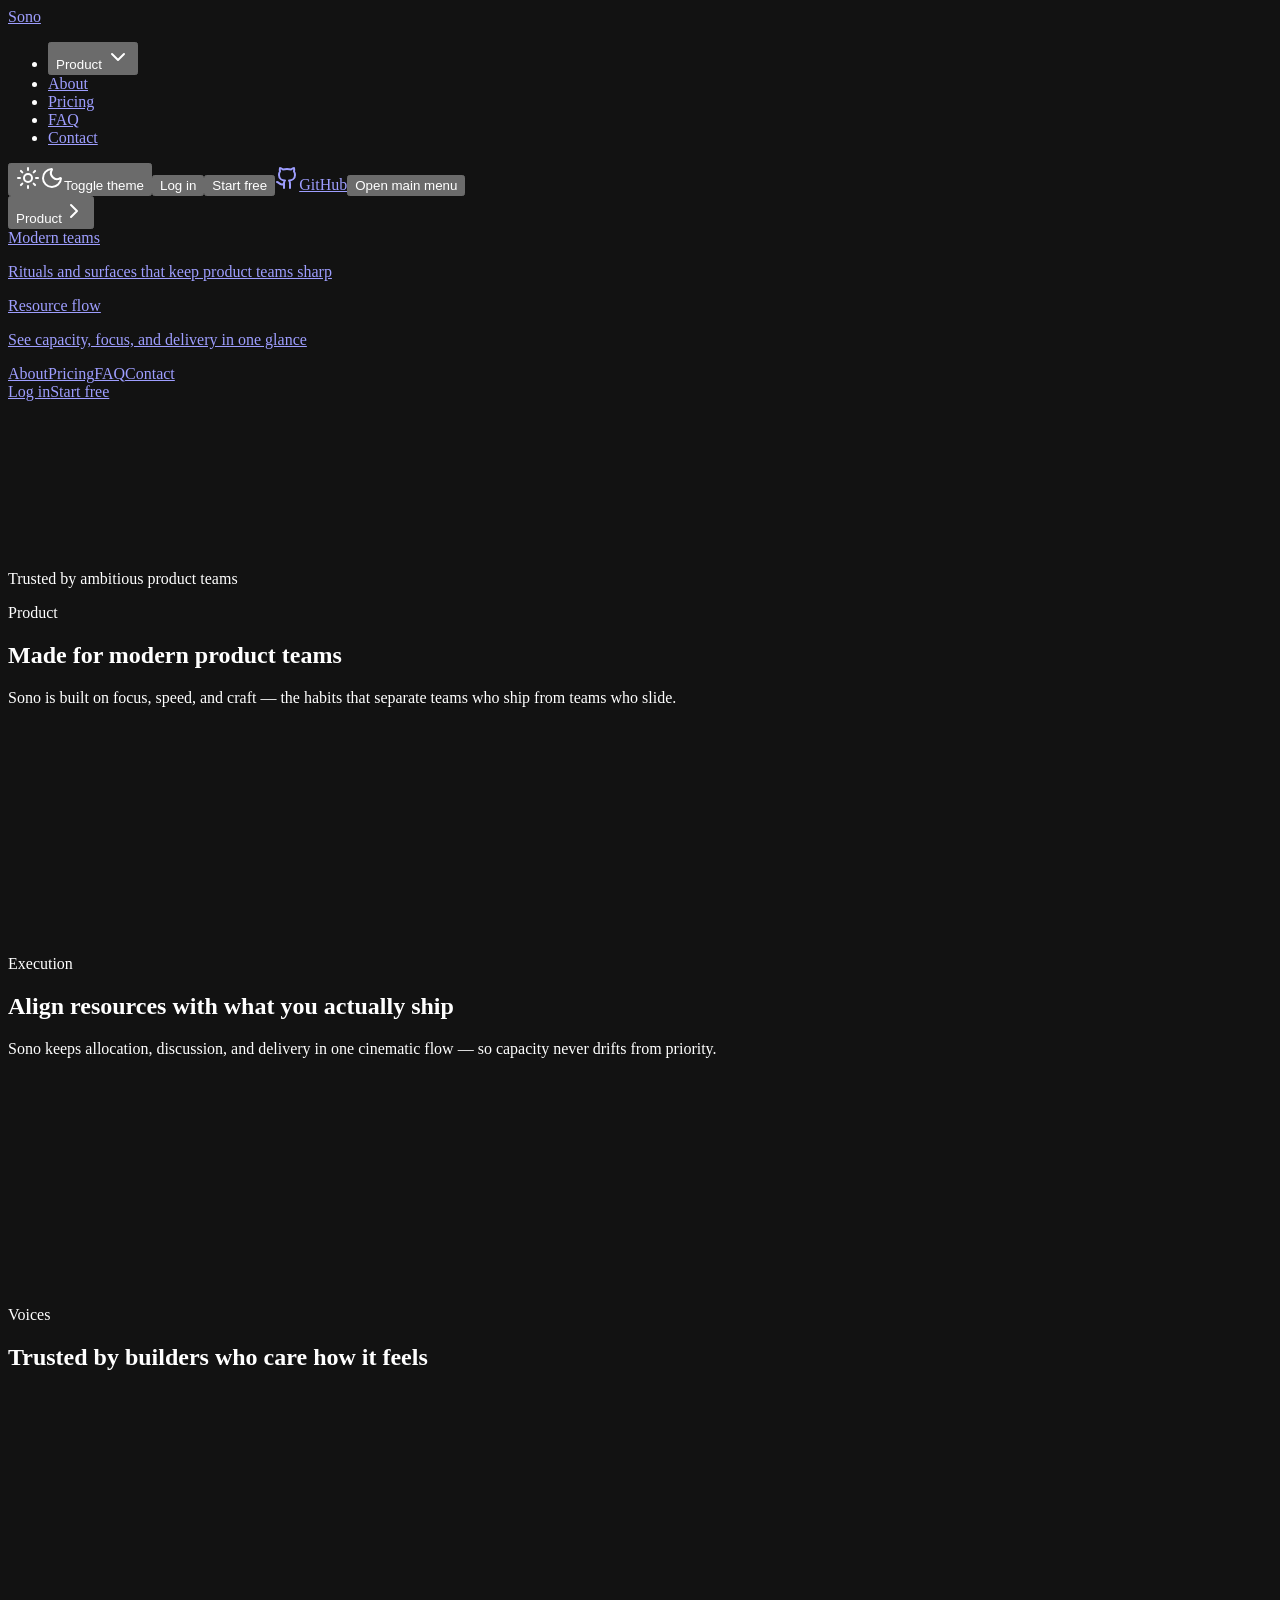
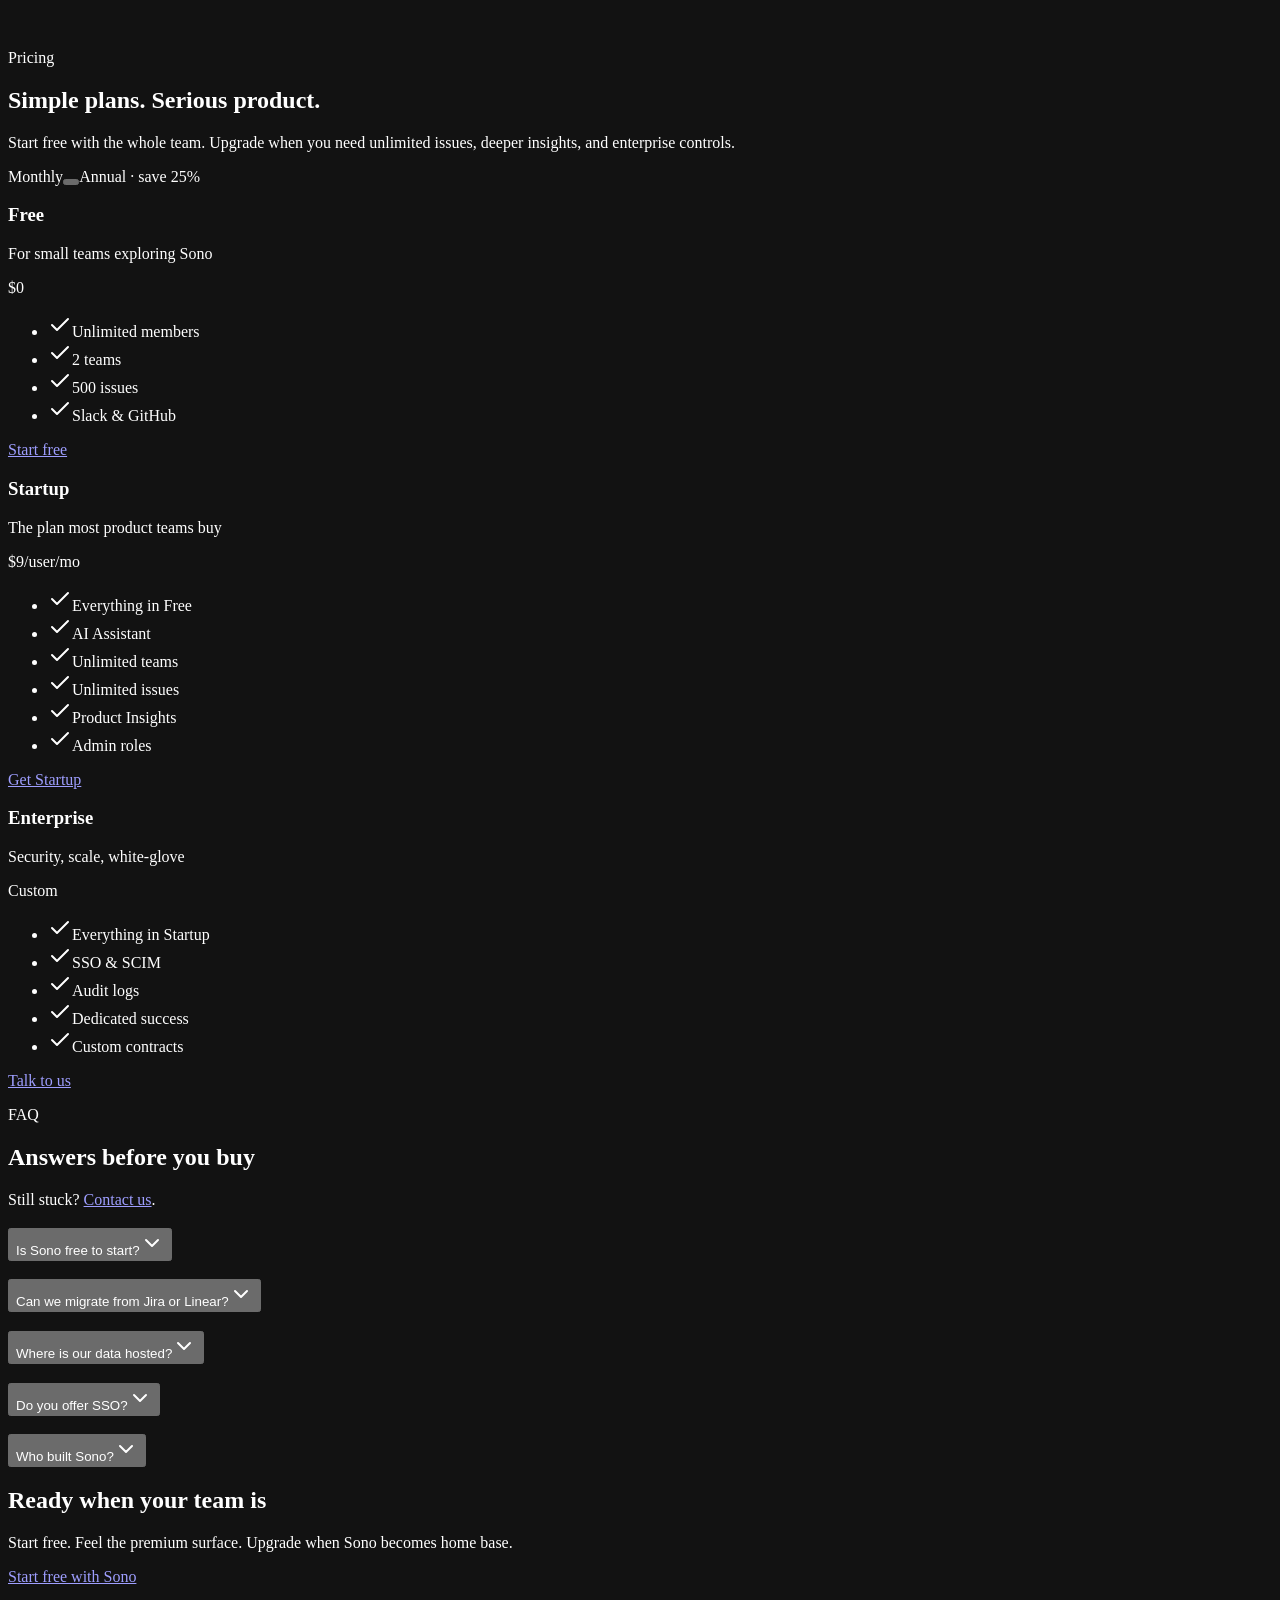
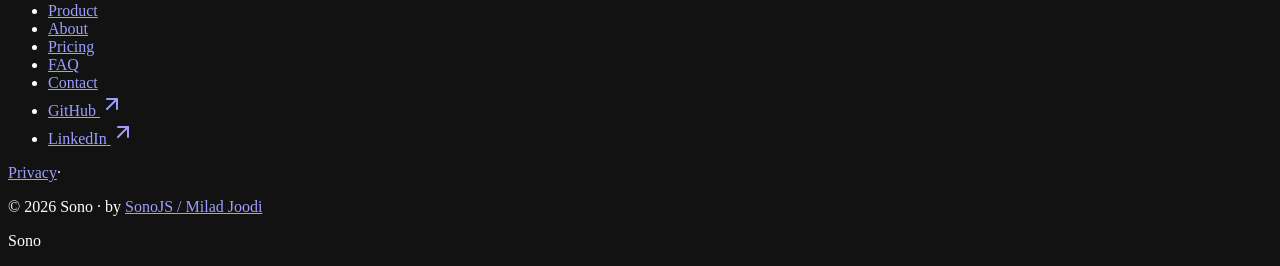
==== commit c76e92a0: "chore: bump dependencies and align eslint config" ====
--- a/index.html
+++ b/index.html
@@ -1 +1 @@
-<!DOCTYPE html><html lang="en" data-scroll-behavior="smooth"><head><meta charSet="utf-8"/><meta name="viewport" content="width=device-width, initial-scale=1"/><link rel="preload" href="/_next/static/media/82450a180bcad83c-s.p.0p-wng2nn8o-p.woff2" as="font" crossorigin="" type="font/woff2"/><link rel="preload" href="/_next/static/media/d902bc2bfdd0a4cb-s.p.1g73gv09-xcb6.woff2" as="font" crossorigin="" type="font/woff2"/><link rel="preload" as="image" href="/hero.webp"/><link rel="stylesheet" href="/_next/static/chunks/1z0171zyhrohr.css" data-precedence="next"/><link rel="preload" as="script" fetchPriority="low" href="/_next/static/chunks/1pcw6gskne7pf.js"/><script src="/_next/static/chunks/1wnov70f88xjy.js" async=""></script><script src="/_next/static/chunks/2pffymnt3iag4.js" async=""></script><script src="/_next/static/chunks/0c98xzjfks9hq.js" async=""></script><script src="/_next/static/chunks/turbopack-2u1d16houkiyo.js" async=""></script><script src="/_next/static/chunks/1ua2kfq9s-me6.js" async=""></script><script src="/_next/static/chunks/0wrbk55-bqb4p.js" async=""></script><script src="/_next/static/chunks/2726y_kzhi7g_.js" async=""></script><script src="/_next/static/chunks/0krdcmnv8p_hr.js" async=""></script><script src="/_next/static/chunks/0jz7g6f-g56m4.js" async=""></script><script src="/_next/static/chunks/2xmz1afmpr3mi.js" async=""></script><title>Sono — The workspace teams actually want</title><meta name="description" content="Sono is the premium product workspace for modern teams — plan, ship, and stay aligned without the noise. By SonoJS / Milad Joodi."/><link rel="author" href="https://github.com/MiladJoodi"/><meta name="author" content="Milad Joodi"/><meta name="keywords" content="Sono,SonoJS,product workspace,project management,Next.js"/><meta name="creator" content="SonoJS / Milad Joodi"/><meta name="publisher" content="SonoJS"/><meta name="robots" content="index, follow"/><meta property="og:title" content="Sono — The workspace teams actually want"/><meta property="og:description" content="Premium product workspace for modern teams. Plan, ship, stay aligned."/><meta property="og:site_name" content="Sono"/><meta property="og:image" content="http://localhost:3000/og-image.jpg"/><meta property="og:image:width" content="1200"/><meta property="og:image:height" content="630"/><meta property="og:image:alt" content="Sono"/><meta name="twitter:card" content="summary_large_image"/><meta name="twitter:creator" content="@MiladJoodi"/><meta name="twitter:title" content="Sono — The workspace teams actually want"/><meta name="twitter:description" content="Premium product workspace for modern teams. Plan, ship, stay aligned."/><meta name="twitter:image" content="http://localhost:3000/og-image.jpg"/><link rel="shortcut icon" href="/favicon/favicon.ico"/><link rel="icon" href="/favicon/favicon.ico" sizes="48x48"/><link rel="icon" href="/favicon/favicon.svg" type="image/svg+xml"/><link rel="icon" href="/favicon/favicon-96x96.png" sizes="96x96" type="image/png"/><link rel="icon" href="/favicon/favicon.ico"/><link rel="apple-touch-icon" href="/favicon/apple-touch-icon.png" sizes="180x180"/><meta name="next-size-adjust" content=""/><script src="/_next/static/chunks/0cz1d0mv5g_q7.js" noModule=""></script></head><body class="ahh69a_variable hJlnFq_variable min-h-screen antialiased"><div hidden=""><!--$--><!--/$--></div><script>((a,b,c,d,e,f,g,h)=>{let i=document.documentElement,j=["light","dark"];function k(b){var c;(Array.isArray(a)?a:[a]).forEach(a=>{let c="class"===a,d=c&&f?e.map(a=>f[a]||a):e;c?(i.classList.remove(...d),i.classList.add(f&&f[b]?f[b]:b)):i.setAttribute(a,b)}),c=b,h&&j.includes(c)&&(i.style.colorScheme=c)}if(d)k(d);else try{let a=localStorage.getItem(b)||c,d=g&&"system"===a?window.matchMedia("(prefers-color-scheme: dark)").matches?"dark":"light":a;k(d)}catch(a){}})("class","theme","dark",null,["light","dark"],null,true,true)</script><section class="absolute top-4 left-1/2 z-50 w-[min(92%,720px)] -translate-x-1/2 rounded-full border border-foreground/10 bg-background/55 shadow-lg backdrop-blur-xl transition-all duration-300 lg:top-8"><div class="flex items-center justify-between px-5 py-2.5 sm:px-6"><a class="font-display text-foreground text-[1.35rem] tracking-tight" href="/">Sono</a><nav aria-label="Main" data-orientation="horizontal" dir="ltr" class="relative z-10 flex max-w-max flex-1 items-center justify-center max-lg:hidden"><div style="position:relative"><ul data-orientation="horizontal" class="group flex flex-1 list-none items-center justify-center space-x-1" dir="ltr"><li><button id="radix-_R_ilb_-trigger-radix-_R_bilb_" data-state="closed" aria-expanded="false" class="group inline-flex h-9 w-max items-center justify-center rounded-md bg-background p-2 transition-colors hover:bg-accent hover:text-accent-foreground focus:bg-accent focus:text-accent-foreground focus:outline-hidden disabled:pointer-events-none disabled:opacity-50 data-active:bg-accent/50 group data-[state=open]:bg-foreground/5 bg-transparent! px-2 text-[13px] font-medium tracking-wide" data-radix-collection-item="">Product<!-- --> <svg xmlns="http://www.w3.org/2000/svg" width="24" height="24" viewBox="0 0 24 24" fill="none" stroke="currentColor" stroke-width="2" stroke-linecap="round" stroke-linejoin="round" class="lucide lucide-chevron-down relative top-px ml-1 size-3 transition duration-300 group-data-[state=open]:rotate-180" aria-hidden="true"><path d="m6 9 6 6 6-6"></path></svg></button></li><li><a class="px-2 text-[13px] font-medium tracking-wide transition-opacity hover:opacity-70" href="/about/">About</a></li><li><a class="px-2 text-[13px] font-medium tracking-wide transition-opacity hover:opacity-70" href="/pricing/">Pricing</a></li><li><a class="px-2 text-[13px] font-medium tracking-wide transition-opacity hover:opacity-70" href="/faq/">FAQ</a></li><li><a class="px-2 text-[13px] font-medium tracking-wide transition-opacity hover:opacity-70" href="/contact/">Contact</a></li></ul></div><div class="absolute top-full left-0 flex justify-center"></div></nav><div class="flex items-center gap-2"><button data-slot="button" class="inline-flex items-center justify-center gap-2 whitespace-nowrap rounded-full text-sm font-medium tracking-tight transition-all duration-300 disabled:pointer-events-none disabled:opacity-50 [&amp;_svg]:pointer-events-none [&amp;_svg:not([class*=&#x27;size-&#x27;])]:size-4 shrink-0 [&amp;_svg]:shrink-0 outline-none focus-visible:ring-[3px] focus-visible:ring-ring/40 border border-foreground/15 bg-transparent text-foreground hover:border-foreground/30 hover:bg-foreground/5 size-9"><svg xmlns="http://www.w3.org/2000/svg" width="24" height="24" viewBox="0 0 24 24" fill="none" stroke="currentColor" stroke-width="2" stroke-linecap="round" stroke-linejoin="round" class="lucide lucide-sun size-4 scale-100 rotate-0 transition-all dark:scale-0 dark:-rotate-90" aria-hidden="true"><circle cx="12" cy="12" r="4"></circle><path d="M12 2v2"></path><path d="M12 20v2"></path><path d="m4.93 4.93 1.41 1.41"></path><path d="m17.66 17.66 1.41 1.41"></path><path d="M2 12h2"></path><path d="M20 12h2"></path><path d="m6.34 17.66-1.41 1.41"></path><path d="m19.07 4.93-1.41 1.41"></path></svg><svg xmlns="http://www.w3.org/2000/svg" width="24" height="24" viewBox="0 0 24 24" fill="none" stroke="currentColor" stroke-width="2" stroke-linecap="round" stroke-linejoin="round" class="lucide lucide-moon absolute size-4 scale-0 rotate-90 transition-all dark:scale-100 dark:rotate-0" aria-hidden="true"><path d="M20.985 12.486a9 9 0 1 1-9.473-9.472c.405-.022.617.46.402.803a6 6 0 0 0 8.268 8.268c.344-.215.825-.004.803.401"></path></svg><span class="sr-only">Toggle theme</span></button><a class="max-lg:hidden" href="/login/"><button data-slot="button" class="inline-flex items-center justify-center whitespace-nowrap rounded-full font-medium tracking-tight transition-all duration-300 disabled:pointer-events-none disabled:opacity-50 [&amp;_svg]:pointer-events-none [&amp;_svg:not([class*=&#x27;size-&#x27;])]:size-4 shrink-0 [&amp;_svg]:shrink-0 outline-none focus-visible:ring-[3px] focus-visible:ring-ring/40 border border-foreground/15 bg-transparent text-foreground hover:border-foreground/30 hover:bg-foreground/5 h-8 gap-1.5 px-3.5 text-xs has-[&gt;svg]:px-2.5">Log in</button></a><a class="max-lg:hidden" href="/signup/"><button data-slot="button" class="inline-flex items-center justify-center whitespace-nowrap rounded-full font-medium tracking-tight transition-all duration-300 disabled:pointer-events-none disabled:opacity-50 [&amp;_svg]:pointer-events-none [&amp;_svg:not([class*=&#x27;size-&#x27;])]:size-4 shrink-0 [&amp;_svg]:shrink-0 outline-none focus-visible:ring-[3px] focus-visible:ring-ring/40 bg-primary text-primary-foreground shadow-md hover:brightness-110 hover:shadow-lg h-8 gap-1.5 px-3.5 text-xs has-[&gt;svg]:px-2.5">Start free</button></a><a href="https://github.com/MiladJoodi" class="text-muted-foreground hover:text-foreground transition-colors lg:hidden" target="_blank" rel="noopener noreferrer"><svg xmlns="http://www.w3.org/2000/svg" width="24" height="24" viewBox="0 0 24 24" fill="none" stroke="currentColor" stroke-width="2" stroke-linecap="round" stroke-linejoin="round" class="lucide lucide-github size-4" aria-hidden="true"><path d="M15 22v-4a4.8 4.8 0 0 0-1-3.5c3 0 6-2 6-5.5.08-1.25-.27-2.48-1-3.5.28-1.15.28-2.35 0-3.5 0 0-1 0-3 1.5-2.64-.5-5.36-.5-8 0C6 2 5 2 5 2c-.3 1.15-.3 2.35 0 3.5A5.403 5.403 0 0 0 4 9c0 3.5 3 5.5 6 5.5-.39.49-.68 1.05-.85 1.65-.17.6-.22 1.23-.15 1.85v4"></path><path d="M9 18c-4.51 2-5-2-7-2"></path></svg><span class="sr-only">GitHub</span></a><button class="text-muted-foreground relative flex size-8 lg:hidden"><span class="sr-only">Open main menu</span><div class="absolute top-1/2 left-1/2 block w-[18px] -translate-x-1/2 -translate-y-1/2"><span aria-hidden="true" class="absolute block h-0.5 w-full rounded-full bg-current transition duration-500 ease-in-out -translate-y-1.5"></span><span aria-hidden="true" class="absolute block h-0.5 w-full rounded-full bg-current transition duration-500 ease-in-out "></span><span aria-hidden="true" class="absolute block h-0.5 w-full rounded-full bg-current transition duration-500 ease-in-out translate-y-1.5"></span></div></button></div></div><div class="bg-background/95 absolute inset-x-0 top-[calc(100%+0.75rem)] flex flex-col rounded-3xl border border-foreground/10 p-5 shadow-xl backdrop-blur-xl transition-all duration-300 ease-out lg:hidden invisible -translate-y-3 opacity-0"><nav class="divide-border flex flex-1 flex-col divide-y divide-foreground/8"><div class="py-3 first:pt-0 last:pb-0"><button class="flex w-full items-center justify-between text-base font-medium">Product<svg xmlns="http://www.w3.org/2000/svg" width="24" height="24" viewBox="0 0 24 24" fill="none" stroke="currentColor" stroke-width="2" stroke-linecap="round" stroke-linejoin="round" class="lucide lucide-chevron-right size-4 transition-transform duration-200" aria-hidden="true"><path d="m9 18 6-6-6-6"></path></svg></button><div class="overflow-hidden transition-all duration-300 max-h-0 opacity-0"><div class="bg-muted/60 space-y-2 rounded-2xl p-3"><a class="hover:bg-background block rounded-xl p-2 transition-colors" href="/#feature-modern-teams"><div class="font-medium">Modern teams</div><p class="text-muted-foreground mt-1 text-sm">Rituals and surfaces that keep product teams sharp</p></a><a class="hover:bg-background block rounded-xl p-2 transition-colors" href="/#resource-allocation"><div class="font-medium">Resource flow</div><p class="text-muted-foreground mt-1 text-sm">See capacity, focus, and delivery in one glance</p></a></div></div></div><a class="hover:text-primary py-3 text-base font-medium transition-colors first:pt-0 last:pb-0" href="/about/">About</a><a class="hover:text-primary py-3 text-base font-medium transition-colors first:pt-0 last:pb-0" href="/pricing/">Pricing</a><a class="hover:text-primary py-3 text-base font-medium transition-colors first:pt-0 last:pb-0" href="/faq/">FAQ</a><a class="hover:text-primary py-3 text-base font-medium transition-colors first:pt-0 last:pb-0" href="/contact/">Contact</a></nav><div class="mt-4 flex gap-2"><a data-slot="button" class="inline-flex items-center justify-center gap-2 whitespace-nowrap rounded-full text-sm font-medium tracking-tight transition-all duration-300 disabled:pointer-events-none disabled:opacity-50 [&amp;_svg]:pointer-events-none [&amp;_svg:not([class*=&#x27;size-&#x27;])]:size-4 [&amp;_svg]:shrink-0 outline-none focus-visible:ring-[3px] focus-visible:ring-ring/40 border border-foreground/15 bg-transparent text-foreground hover:border-foreground/30 hover:bg-foreground/5 h-10 px-5 has-[&gt;svg]:px-4 flex-1" href="/login/">Log in</a><a data-slot="button" class="inline-flex items-center justify-center gap-2 whitespace-nowrap rounded-full text-sm font-medium tracking-tight transition-all duration-300 disabled:pointer-events-none disabled:opacity-50 [&amp;_svg]:pointer-events-none [&amp;_svg:not([class*=&#x27;size-&#x27;])]:size-4 [&amp;_svg]:shrink-0 outline-none focus-visible:ring-[3px] focus-visible:ring-ring/40 bg-primary text-primary-foreground shadow-md hover:brightness-110 hover:shadow-lg h-10 px-5 has-[&gt;svg]:px-4 flex-1" href="/signup/">Start free</a></div></div></section><main class=""><section class="relative isolate min-h-[100svh] overflow-hidden"><div class="sono-grain pointer-events-none absolute inset-0 opacity-[0.07] mix-blend-overlay"></div><div class="sono-grid pointer-events-none absolute inset-0 opacity-40"></div><div class="pointer-events-none absolute -top-32 left-1/2 h-[520px] w-[720px] -translate-x-1/2 rounded-full bg-champagne/20 blur-[120px] dark:bg-champagne/15" aria-hidden="true"></div><div class="relative z-10 container flex min-h-[100svh] flex-col justify-end pt-32 pb-0 md:pt-36"><div class="mx-auto max-w-4xl pb-10 text-center md:pb-14" style="opacity:0;transform:translateY(28px)"><p class="font-display text-primary mb-5 text-4xl tracking-tight sm:text-5xl md:text-6xl">Sono</p><h1 class="font-display text-foreground text-4xl leading-[1.05] tracking-tight text-balance sm:text-5xl md:text-6xl lg:text-7xl">The workspace teams actually want</h1><p class="text-muted-foreground mx-auto mt-5 max-w-xl text-base leading-relaxed md:text-lg">Plan, ship, and stay aligned in one calm surface — built for product teams who refuse template noise.</p><div class="mt-9 flex flex-col items-center justify-center gap-3 sm:flex-row"><a data-slot="button" class="inline-flex items-center justify-center gap-2 whitespace-nowrap rounded-full font-medium tracking-tight transition-all duration-300 disabled:pointer-events-none disabled:opacity-50 [&amp;_svg]:pointer-events-none [&amp;_svg:not([class*=&#x27;size-&#x27;])]:size-4 shrink-0 [&amp;_svg]:shrink-0 outline-none focus-visible:ring-[3px] focus-visible:ring-ring/40 bg-primary text-primary-foreground shadow-md hover:brightness-110 hover:shadow-lg h-12 px-7 text-[15px] has-[&gt;svg]:px-5" href="/signup/">Start free</a><a data-slot="button" class="inline-flex items-center justify-center gap-2 whitespace-nowrap rounded-full font-medium tracking-tight transition-all duration-300 disabled:pointer-events-none disabled:opacity-50 [&amp;_svg]:pointer-events-none [&amp;_svg:not([class*=&#x27;size-&#x27;])]:size-4 shrink-0 [&amp;_svg]:shrink-0 outline-none focus-visible:ring-[3px] focus-visible:ring-ring/40 border border-foreground/15 bg-transparent text-foreground hover:border-foreground/30 hover:bg-foreground/5 h-12 px-7 text-[15px] has-[&gt;svg]:px-5" href="/pricing/">See pricing</a></div></div><div class="relative -mx-4 sm:-mx-6 lg:mx-0" style="opacity:0;transform:translateY(48px)"><div class="relative aspect-[16/10] w-full overflow-hidden md:aspect-[21/9] lg:aspect-[2.2/1]"><img alt="Sono product surface" decoding="async" data-nimg="fill" class="object-cover object-left-top" style="position:absolute;height:100%;width:100%;left:0;top:0;right:0;bottom:0;color:transparent" src="/hero.webp"/><div class="pointer-events-none absolute inset-0 bg-gradient-to-t from-background via-background/20 to-transparent"></div></div></div></div></section><section class="border-border/50 border-y py-12 md:py-16"><div class="container mb-8 text-center"><p class="text-muted-foreground text-xs font-medium tracking-[0.2em] uppercase">Trusted by ambitious product teams</p></div></section><section id="feature-modern-teams" class="py-24 md:py-32"><div class="container"><div class="mx-auto max-w-3xl text-center"><p class="text-primary mb-4 text-xs font-medium tracking-[0.22em] uppercase">Product</p><h2 class="font-display text-4xl tracking-tight text-balance md:text-5xl lg:text-6xl">Made for modern product teams</h2><p class="text-muted-foreground mx-auto mt-5 max-w-xl text-base leading-relaxed md:text-lg">Sono is built on focus, speed, and craft — the habits that separate teams who ship from teams who slide.</p></div><div class="mt-16 grid gap-6 md:mt-20 md:grid-cols-3"><article class="group border-border/70 bg-card/40 overflow-hidden rounded-3xl border" style="opacity:0;transform:translateY(24px)"><div class="relative aspect-[4/3] overflow-hidden"><img alt="" loading="lazy" decoding="async" data-nimg="fill" class="object-cover object-left-top transition duration-500 group-hover:scale-[1.03]" style="position:absolute;height:100%;width:100%;left:0;top:0;right:0;bottom:0;color:transparent" src="/features/triage-card.svg"/><div class="from-background/90 absolute inset-0 bg-gradient-to-t via-transparent to-transparent"></div></div><div class="space-y-2 p-6 pt-4"><h3 class="font-display text-2xl tracking-tight">Purpose-built for product</h3><p class="text-muted-foreground text-sm leading-relaxed">Issue flows, cycles, and rituals designed for how modern teams actually ship.</p></div></article><article class="group border-border/70 bg-card/40 overflow-hidden rounded-3xl border" style="opacity:0;transform:translateY(24px)"><div class="relative aspect-[4/3] overflow-hidden"><img alt="" loading="lazy" decoding="async" data-nimg="fill" class="object-cover object-left-top transition duration-500 group-hover:scale-[1.03]" style="position:absolute;height:100%;width:100%;left:0;top:0;right:0;bottom:0;color:transparent" src="/features/cycle-card.svg"/><div class="from-background/90 absolute inset-0 bg-gradient-to-t via-transparent to-transparent"></div></div><div class="space-y-2 p-6 pt-4"><h3 class="font-display text-2xl tracking-tight">End-to-end clarity</h3><p class="text-muted-foreground text-sm leading-relaxed">From backlog to launch — one surface that keeps scope honest.</p></div></article><article class="group border-border/70 bg-card/40 overflow-hidden rounded-3xl border" style="opacity:0;transform:translateY(24px)"><div class="relative aspect-[4/3] overflow-hidden"><img alt="" loading="lazy" decoding="async" data-nimg="fill" class="object-cover object-left-top transition duration-500 group-hover:scale-[1.03]" style="position:absolute;height:100%;width:100%;left:0;top:0;right:0;bottom:0;color:transparent" src="/features/overview-card.svg"/><div class="from-background/90 absolute inset-0 bg-gradient-to-t via-transparent to-transparent"></div></div><div class="space-y-2 p-6 pt-4"><h3 class="font-display text-2xl tracking-tight">Momentum without chaos</h3><p class="text-muted-foreground text-sm leading-relaxed">Healthy cadence, visible progress, zero dashboard theater.</p></div></article></div></div></section><section id="resource-allocation" class="border-border/40 overflow-hidden border-y py-24 md:py-32"><div class="container"><div class="mx-auto max-w-3xl text-center"><p class="text-primary mb-4 text-xs font-medium tracking-[0.22em] uppercase">Execution</p><h2 class="font-display text-4xl tracking-tight text-balance md:text-5xl lg:text-6xl">Align resources with what you actually ship</h2><p class="text-muted-foreground mx-auto mt-5 max-w-xl text-base leading-relaxed md:text-lg">Sono keeps allocation, discussion, and delivery in one cinematic flow — so capacity never drifts from priority.</p></div><div class="mt-16 grid gap-5 md:mt-20 md:grid-cols-2"><div class="border-border/70 bg-card/30 overflow-hidden rounded-[1.75rem] border md:col-span-2" style="opacity:0;transform:translateY(28px)"><div class="grid gap-0 lg:grid-cols-2 lg:items-end"><div class="space-y-3 p-7 md:p-10"><h3 class="font-display text-3xl tracking-tight md:text-4xl">Reusable issue templates</h3><p class="text-muted-foreground max-w-md text-base leading-relaxed">Draft lightning-fast docs with smart instructions — ship the brief, not the bureaucracy.</p></div><div class="relative min-h-[220px] md:min-h-[280px]"><img alt="" loading="lazy" decoding="async" data-nimg="fill" class="object-cover object-left-top p-4 md:p-6" style="position:absolute;height:100%;width:100%;left:0;top:0;right:0;bottom:0;color:transparent" src="/resource-allocation/templates.webp"/></div></div></div><div class="border-border/70 bg-card/30 overflow-hidden rounded-[1.75rem] border " style="opacity:0;transform:translateY(28px)"><div class="grid gap-0 lg:grid-cols-2 lg:items-end"><div class="space-y-3 p-7 md:p-10"><h3 class="font-display text-3xl tracking-tight md:text-4xl">Task discussions</h3><p class="text-muted-foreground max-w-md text-base leading-relaxed">Context stays on the work. No more hunting threads across five tools.</p></div><div class="relative min-h-[220px] md:min-h-[280px]"><img alt="" loading="lazy" decoding="async" data-nimg="fill" class="object-cover object-left-top p-4 md:p-6" style="position:absolute;height:100%;width:100%;left:0;top:0;right:0;bottom:0;color:transparent" src="/resource-allocation/discussions.webp"/></div></div></div><div class="border-border/70 bg-card/30 overflow-hidden rounded-[1.75rem] border " style="opacity:0;transform:translateY(28px)"><div class="grid gap-0 lg:grid-cols-2 lg:items-end"><div class="space-y-3 p-7 md:p-10"><h3 class="font-display text-3xl tracking-tight md:text-4xl">Notifications that earn attention</h3><p class="text-muted-foreground max-w-md text-base leading-relaxed">Signal over noise. Only what moves the project forward.</p></div><div class="relative min-h-[220px] md:min-h-[280px]"><img alt="" loading="lazy" decoding="async" data-nimg="fill" class="object-cover object-left-top p-4 md:p-6" style="position:absolute;height:100%;width:100%;left:0;top:0;right:0;bottom:0;color:transparent" src="/resource-allocation/notifications.webp"/></div></div></div></div></div></section><section class="py-24 md:py-32"><div class="container"><div class="mx-auto max-w-2xl text-center"><p class="text-primary mb-4 text-xs font-medium tracking-[0.22em] uppercase">Voices</p><h2 class="font-display text-4xl tracking-tight md:text-5xl lg:text-6xl">Trusted by builders who care how it feels</h2></div><div class="mt-16 grid gap-8 md:mt-20 md:grid-cols-3"><blockquote class="flex flex-col" style="opacity:0;transform:translateY(20px)"><p class="font-display text-foreground text-2xl leading-snug tracking-tight text-balance md:text-[1.65rem]">“<!-- -->Sono feels expensive in the best way — calm chrome, ruthless focus, zero apology UI.<!-- -->”</p><footer class="mt-8 flex items-center gap-3"><div class="relative size-11 overflow-hidden rounded-full"><img alt="Amy Chase" loading="lazy" decoding="async" data-nimg="fill" class="object-cover" style="position:absolute;height:100%;width:100%;left:0;top:0;right:0;bottom:0;color:transparent" src="/testimonials/amy-chase.webp"/></div><div><div class="text-sm font-medium">Amy Chase</div><div class="text-muted-foreground text-xs">Product Lead<!-- --> · <!-- -->Northline</div></div></footer></blockquote><blockquote class="flex flex-col" style="opacity:0;transform:translateY(20px)"><p class="font-display text-foreground text-2xl leading-snug tracking-tight text-balance md:text-[1.65rem]">“<!-- -->We replaced three tools in a week. The workspace still looks like a product, not a spreadsheet.<!-- -->”</p><footer class="mt-8 flex items-center gap-3"><div class="relative size-11 overflow-hidden rounded-full"><img alt="Jonas Kotara" loading="lazy" decoding="async" data-nimg="fill" class="object-cover" style="position:absolute;height:100%;width:100%;left:0;top:0;right:0;bottom:0;color:transparent" src="/testimonials/jonas-kotara.webp"/></div><div><div class="text-sm font-medium">Jonas Kotara</div><div class="text-muted-foreground text-xs">Engineering Manager<!-- --> · <!-- -->Harbor</div></div></footer></blockquote><blockquote class="flex flex-col" style="opacity:0;transform:translateY(20px)"><p class="font-display text-foreground text-2xl leading-snug tracking-tight text-balance md:text-[1.65rem]">“<!-- -->Founder mode is hard enough. Sono is the rare PM surface I actually enjoy opening.<!-- -->”</p><footer class="mt-8 flex items-center gap-3"><div class="relative size-11 overflow-hidden rounded-full"><img alt="Kevin Yam" loading="lazy" decoding="async" data-nimg="fill" class="object-cover" style="position:absolute;height:100%;width:100%;left:0;top:0;right:0;bottom:0;color:transparent" src="/testimonials/kevin-yam.webp"/></div><div><div class="text-sm font-medium">Kevin Yam</div><div class="text-muted-foreground text-xs">Founder<!-- --> · <!-- -->Lumen</div></div></footer></blockquote></div></div></section><section id="pricing" class="border-border/40 border-y py-24 md:py-32"><div class="container max-w-5xl"><div class="mx-auto max-w-2xl space-y-5 text-center"><p class="text-primary text-xs font-medium tracking-[0.22em] uppercase">Pricing</p><h2 class="font-display text-4xl tracking-tight md:text-5xl lg:text-6xl">Simple plans. Serious product.</h2><p class="text-muted-foreground text-base leading-relaxed md:text-lg">Start free with the whole team. Upgrade when you need unlimited issues, deeper insights, and enterprise controls.</p><div class="flex items-center justify-center gap-3 pt-2"><span class="text-sm text-muted-foreground">Monthly</span><button type="button" role="switch" aria-checked="true" data-state="checked" value="on" class="peer focus-visible:ring-ring focus-visible:ring-offset-background data-[state=checked]:bg-primary data-[state=unchecked]:bg-input inline-flex h-5 w-9 shrink-0 cursor-pointer items-center rounded-full border-2 border-transparent shadow-xs transition-colors focus-visible:ring-2 focus-visible:ring-offset-2 focus-visible:outline-hidden disabled:cursor-not-allowed disabled:opacity-50" aria-label="Toggle annual billing"><span data-state="checked" class="bg-background pointer-events-none block h-4 w-4 rounded-full shadow-lg ring-0 transition-transform data-[state=checked]:translate-x-4 data-[state=unchecked]:translate-x-0"></span></button><input type="checkbox" aria-hidden="true" tabindex="-1" style="position:absolute;pointer-events:none;opacity:0;margin:0;transform:translateX(-100%)" checked="" value="on"/><span class="text-sm text-foreground">Annual · save 25%</span></div></div><div class="mt-14 grid items-stretch gap-5 md:grid-cols-3"><div class="border-border/70 bg-card/40 flex flex-col rounded-[1.75rem] border p-7"><div class="space-y-1"><h3 class="text-lg font-semibold tracking-tight">Free</h3><p class="text-muted-foreground text-sm">For small teams exploring Sono</p></div><div class="mt-6"><span class="font-display text-4xl tracking-tight">$0</span></div><ul class="mt-8 flex-1 space-y-3"><li class="text-muted-foreground flex items-start gap-2 text-sm"><svg xmlns="http://www.w3.org/2000/svg" width="24" height="24" viewBox="0 0 24 24" fill="none" stroke="currentColor" stroke-width="2" stroke-linecap="round" stroke-linejoin="round" class="lucide lucide-check text-primary mt-0.5 size-4 shrink-0" aria-hidden="true"><path d="M20 6 9 17l-5-5"></path></svg>Unlimited members</li><li class="text-muted-foreground flex items-start gap-2 text-sm"><svg xmlns="http://www.w3.org/2000/svg" width="24" height="24" viewBox="0 0 24 24" fill="none" stroke="currentColor" stroke-width="2" stroke-linecap="round" stroke-linejoin="round" class="lucide lucide-check text-primary mt-0.5 size-4 shrink-0" aria-hidden="true"><path d="M20 6 9 17l-5-5"></path></svg>2 teams</li><li class="text-muted-foreground flex items-start gap-2 text-sm"><svg xmlns="http://www.w3.org/2000/svg" width="24" height="24" viewBox="0 0 24 24" fill="none" stroke="currentColor" stroke-width="2" stroke-linecap="round" stroke-linejoin="round" class="lucide lucide-check text-primary mt-0.5 size-4 shrink-0" aria-hidden="true"><path d="M20 6 9 17l-5-5"></path></svg>500 issues</li><li class="text-muted-foreground flex items-start gap-2 text-sm"><svg xmlns="http://www.w3.org/2000/svg" width="24" height="24" viewBox="0 0 24 24" fill="none" stroke="currentColor" stroke-width="2" stroke-linecap="round" stroke-linejoin="round" class="lucide lucide-check text-primary mt-0.5 size-4 shrink-0" aria-hidden="true"><path d="M20 6 9 17l-5-5"></path></svg>Slack &amp; GitHub</li></ul><a data-slot="button" class="inline-flex items-center justify-center gap-2 whitespace-nowrap rounded-full text-sm font-medium tracking-tight transition-all duration-300 disabled:pointer-events-none disabled:opacity-50 [&amp;_svg]:pointer-events-none [&amp;_svg:not([class*=&#x27;size-&#x27;])]:size-4 shrink-0 [&amp;_svg]:shrink-0 outline-none focus-visible:ring-[3px] focus-visible:ring-ring/40 border border-foreground/15 bg-transparent text-foreground hover:border-foreground/30 hover:bg-foreground/5 h-10 px-5 has-[&gt;svg]:px-4 mt-8 w-full" href="/signup/">Start free</a></div><div class="flex flex-col rounded-[1.75rem] border p-7 border-primary/50 bg-card shadow-lg ring-1 ring-primary/30 md:-translate-y-2"><div class="space-y-1"><h3 class="text-lg font-semibold tracking-tight">Startup</h3><p class="text-muted-foreground text-sm">The plan most product teams buy</p></div><div class="mt-6"><span class="font-display text-4xl tracking-tight">$9</span><span class="text-muted-foreground ml-1 text-sm">/user/<!-- -->mo</span></div><ul class="mt-8 flex-1 space-y-3"><li class="text-muted-foreground flex items-start gap-2 text-sm"><svg xmlns="http://www.w3.org/2000/svg" width="24" height="24" viewBox="0 0 24 24" fill="none" stroke="currentColor" stroke-width="2" stroke-linecap="round" stroke-linejoin="round" class="lucide lucide-check text-primary mt-0.5 size-4 shrink-0" aria-hidden="true"><path d="M20 6 9 17l-5-5"></path></svg>Everything in Free</li><li class="text-muted-foreground flex items-start gap-2 text-sm"><svg xmlns="http://www.w3.org/2000/svg" width="24" height="24" viewBox="0 0 24 24" fill="none" stroke="currentColor" stroke-width="2" stroke-linecap="round" stroke-linejoin="round" class="lucide lucide-check text-primary mt-0.5 size-4 shrink-0" aria-hidden="true"><path d="M20 6 9 17l-5-5"></path></svg>AI Assistant</li><li class="text-muted-foreground flex items-start gap-2 text-sm"><svg xmlns="http://www.w3.org/2000/svg" width="24" height="24" viewBox="0 0 24 24" fill="none" stroke="currentColor" stroke-width="2" stroke-linecap="round" stroke-linejoin="round" class="lucide lucide-check text-primary mt-0.5 size-4 shrink-0" aria-hidden="true"><path d="M20 6 9 17l-5-5"></path></svg>Unlimited teams</li><li class="text-muted-foreground flex items-start gap-2 text-sm"><svg xmlns="http://www.w3.org/2000/svg" width="24" height="24" viewBox="0 0 24 24" fill="none" stroke="currentColor" stroke-width="2" stroke-linecap="round" stroke-linejoin="round" class="lucide lucide-check text-primary mt-0.5 size-4 shrink-0" aria-hidden="true"><path d="M20 6 9 17l-5-5"></path></svg>Unlimited issues</li><li class="text-muted-foreground flex items-start gap-2 text-sm"><svg xmlns="http://www.w3.org/2000/svg" width="24" height="24" viewBox="0 0 24 24" fill="none" stroke="currentColor" stroke-width="2" stroke-linecap="round" stroke-linejoin="round" class="lucide lucide-check text-primary mt-0.5 size-4 shrink-0" aria-hidden="true"><path d="M20 6 9 17l-5-5"></path></svg>Product Insights</li><li class="text-muted-foreground flex items-start gap-2 text-sm"><svg xmlns="http://www.w3.org/2000/svg" width="24" height="24" viewBox="0 0 24 24" fill="none" stroke="currentColor" stroke-width="2" stroke-linecap="round" stroke-linejoin="round" class="lucide lucide-check text-primary mt-0.5 size-4 shrink-0" aria-hidden="true"><path d="M20 6 9 17l-5-5"></path></svg>Admin roles</li></ul><a data-slot="button" class="inline-flex items-center justify-center gap-2 whitespace-nowrap rounded-full text-sm font-medium tracking-tight transition-all duration-300 disabled:pointer-events-none disabled:opacity-50 [&amp;_svg]:pointer-events-none [&amp;_svg:not([class*=&#x27;size-&#x27;])]:size-4 shrink-0 [&amp;_svg]:shrink-0 outline-none focus-visible:ring-[3px] focus-visible:ring-ring/40 bg-primary text-primary-foreground shadow-md hover:brightness-110 hover:shadow-lg h-10 px-5 has-[&gt;svg]:px-4 mt-8 w-full" href="/signup/">Get Startup</a></div><div class="border-border/70 bg-card/40 flex flex-col rounded-[1.75rem] border p-7"><div class="space-y-1"><h3 class="text-lg font-semibold tracking-tight">Enterprise</h3><p class="text-muted-foreground text-sm">Security, scale, white-glove</p></div><div class="mt-6"><span class="font-display text-4xl tracking-tight">Custom</span></div><ul class="mt-8 flex-1 space-y-3"><li class="text-muted-foreground flex items-start gap-2 text-sm"><svg xmlns="http://www.w3.org/2000/svg" width="24" height="24" viewBox="0 0 24 24" fill="none" stroke="currentColor" stroke-width="2" stroke-linecap="round" stroke-linejoin="round" class="lucide lucide-check text-primary mt-0.5 size-4 shrink-0" aria-hidden="true"><path d="M20 6 9 17l-5-5"></path></svg>Everything in Startup</li><li class="text-muted-foreground flex items-start gap-2 text-sm"><svg xmlns="http://www.w3.org/2000/svg" width="24" height="24" viewBox="0 0 24 24" fill="none" stroke="currentColor" stroke-width="2" stroke-linecap="round" stroke-linejoin="round" class="lucide lucide-check text-primary mt-0.5 size-4 shrink-0" aria-hidden="true"><path d="M20 6 9 17l-5-5"></path></svg>SSO &amp; SCIM</li><li class="text-muted-foreground flex items-start gap-2 text-sm"><svg xmlns="http://www.w3.org/2000/svg" width="24" height="24" viewBox="0 0 24 24" fill="none" stroke="currentColor" stroke-width="2" stroke-linecap="round" stroke-linejoin="round" class="lucide lucide-check text-primary mt-0.5 size-4 shrink-0" aria-hidden="true"><path d="M20 6 9 17l-5-5"></path></svg>Audit logs</li><li class="text-muted-foreground flex items-start gap-2 text-sm"><svg xmlns="http://www.w3.org/2000/svg" width="24" height="24" viewBox="0 0 24 24" fill="none" stroke="currentColor" stroke-width="2" stroke-linecap="round" stroke-linejoin="round" class="lucide lucide-check text-primary mt-0.5 size-4 shrink-0" aria-hidden="true"><path d="M20 6 9 17l-5-5"></path></svg>Dedicated success</li><li class="text-muted-foreground flex items-start gap-2 text-sm"><svg xmlns="http://www.w3.org/2000/svg" width="24" height="24" viewBox="0 0 24 24" fill="none" stroke="currentColor" stroke-width="2" stroke-linecap="round" stroke-linejoin="round" class="lucide lucide-check text-primary mt-0.5 size-4 shrink-0" aria-hidden="true"><path d="M20 6 9 17l-5-5"></path></svg>Custom contracts</li></ul><a data-slot="button" class="inline-flex items-center justify-center gap-2 whitespace-nowrap rounded-full text-sm font-medium tracking-tight transition-all duration-300 disabled:pointer-events-none disabled:opacity-50 [&amp;_svg]:pointer-events-none [&amp;_svg:not([class*=&#x27;size-&#x27;])]:size-4 shrink-0 [&amp;_svg]:shrink-0 outline-none focus-visible:ring-[3px] focus-visible:ring-ring/40 border border-foreground/15 bg-transparent text-foreground hover:border-foreground/30 hover:bg-foreground/5 h-10 px-5 has-[&gt;svg]:px-4 mt-8 w-full" href="/contact/">Talk to us</a></div></div></div></section><section class="py-24 md:py-32"><div class="container max-w-3xl"><div class="text-center"><p class="text-primary mb-4 text-xs font-medium tracking-[0.22em] uppercase">FAQ</p><h2 class="font-display text-4xl tracking-tight md:text-5xl">Answers before you buy</h2><p class="text-muted-foreground mt-4 text-base">Still stuck?<!-- --> <a class="text-primary underline-offset-4 hover:underline" href="/contact/">Contact us</a>.</p></div><div class="mt-12 w-full" data-orientation="vertical"><div data-state="closed" data-orientation="vertical" class="border-b border-border/60"><h3 data-orientation="vertical" data-state="closed" class="flex"><button type="button" aria-expanded="false" data-state="closed" data-orientation="vertical" id="radix-_R_1nautb_" class="flex flex-1 items-center justify-between py-4 transition-all [&amp;[data-state=open]&gt;svg]:rotate-180 text-left text-base font-medium hover:no-underline" data-radix-collection-item="">Is Sono free to start?<svg xmlns="http://www.w3.org/2000/svg" width="24" height="24" viewBox="0 0 24 24" fill="none" stroke="currentColor" stroke-width="2" stroke-linecap="round" stroke-linejoin="round" class="lucide lucide-chevron-down text-muted-foreground size-4 shrink-0 transition-transform duration-200" aria-hidden="true"><path d="m6 9 6 6 6-6"></path></svg></button></h3><div data-state="closed" id="radix-_R_9nautb_" hidden="" role="region" aria-labelledby="radix-_R_1nautb_" data-orientation="vertical" class="data-[state=closed]:animate-accordion-up data-[state=open]:animate-accordion-down overflow-hidden text-sm" style="--radix-accordion-content-height:var(--radix-collapsible-content-height);--radix-accordion-content-width:var(--radix-collapsible-content-width)"></div></div><div data-state="closed" data-orientation="vertical" class="border-b border-border/60"><h3 data-orientation="vertical" data-state="closed" class="flex"><button type="button" aria-expanded="false" data-state="closed" data-orientation="vertical" id="radix-_R_2nautb_" class="flex flex-1 items-center justify-between py-4 transition-all [&amp;[data-state=open]&gt;svg]:rotate-180 text-left text-base font-medium hover:no-underline" data-radix-collection-item="">Can we migrate from Jira or Linear?<svg xmlns="http://www.w3.org/2000/svg" width="24" height="24" viewBox="0 0 24 24" fill="none" stroke="currentColor" stroke-width="2" stroke-linecap="round" stroke-linejoin="round" class="lucide lucide-chevron-down text-muted-foreground size-4 shrink-0 transition-transform duration-200" aria-hidden="true"><path d="m6 9 6 6 6-6"></path></svg></button></h3><div data-state="closed" id="radix-_R_anautb_" hidden="" role="region" aria-labelledby="radix-_R_2nautb_" data-orientation="vertical" class="data-[state=closed]:animate-accordion-up data-[state=open]:animate-accordion-down overflow-hidden text-sm" style="--radix-accordion-content-height:var(--radix-collapsible-content-height);--radix-accordion-content-width:var(--radix-collapsible-content-width)"></div></div><div data-state="closed" data-orientation="vertical" class="border-b border-border/60"><h3 data-orientation="vertical" data-state="closed" class="flex"><button type="button" aria-expanded="false" data-state="closed" data-orientation="vertical" id="radix-_R_3nautb_" class="flex flex-1 items-center justify-between py-4 transition-all [&amp;[data-state=open]&gt;svg]:rotate-180 text-left text-base font-medium hover:no-underline" data-radix-collection-item="">Where is our data hosted?<svg xmlns="http://www.w3.org/2000/svg" width="24" height="24" viewBox="0 0 24 24" fill="none" stroke="currentColor" stroke-width="2" stroke-linecap="round" stroke-linejoin="round" class="lucide lucide-chevron-down text-muted-foreground size-4 shrink-0 transition-transform duration-200" aria-hidden="true"><path d="m6 9 6 6 6-6"></path></svg></button></h3><div data-state="closed" id="radix-_R_bnautb_" hidden="" role="region" aria-labelledby="radix-_R_3nautb_" data-orientation="vertical" class="data-[state=closed]:animate-accordion-up data-[state=open]:animate-accordion-down overflow-hidden text-sm" style="--radix-accordion-content-height:var(--radix-collapsible-content-height);--radix-accordion-content-width:var(--radix-collapsible-content-width)"></div></div><div data-state="closed" data-orientation="vertical" class="border-b border-border/60"><h3 data-orientation="vertical" data-state="closed" class="flex"><button type="button" aria-expanded="false" data-state="closed" data-orientation="vertical" id="radix-_R_4nautb_" class="flex flex-1 items-center justify-between py-4 transition-all [&amp;[data-state=open]&gt;svg]:rotate-180 text-left text-base font-medium hover:no-underline" data-radix-collection-item="">Do you offer SSO?<svg xmlns="http://www.w3.org/2000/svg" width="24" height="24" viewBox="0 0 24 24" fill="none" stroke="currentColor" stroke-width="2" stroke-linecap="round" stroke-linejoin="round" class="lucide lucide-chevron-down text-muted-foreground size-4 shrink-0 transition-transform duration-200" aria-hidden="true"><path d="m6 9 6 6 6-6"></path></svg></button></h3><div data-state="closed" id="radix-_R_cnautb_" hidden="" role="region" aria-labelledby="radix-_R_4nautb_" data-orientation="vertical" class="data-[state=closed]:animate-accordion-up data-[state=open]:animate-accordion-down overflow-hidden text-sm" style="--radix-accordion-content-height:var(--radix-collapsible-content-height);--radix-accordion-content-width:var(--radix-collapsible-content-width)"></div></div><div data-state="closed" data-orientation="vertical" class="border-b border-border/60"><h3 data-orientation="vertical" data-state="closed" class="flex"><button type="button" aria-expanded="false" data-state="closed" data-orientation="vertical" id="radix-_R_5nautb_" class="flex flex-1 items-center justify-between py-4 transition-all [&amp;[data-state=open]&gt;svg]:rotate-180 text-left text-base font-medium hover:no-underline" data-radix-collection-item="">Who built Sono?<svg xmlns="http://www.w3.org/2000/svg" width="24" height="24" viewBox="0 0 24 24" fill="none" stroke="currentColor" stroke-width="2" stroke-linecap="round" stroke-linejoin="round" class="lucide lucide-chevron-down text-muted-foreground size-4 shrink-0 transition-transform duration-200" aria-hidden="true"><path d="m6 9 6 6 6-6"></path></svg></button></h3><div data-state="closed" id="radix-_R_dnautb_" hidden="" role="region" aria-labelledby="radix-_R_5nautb_" data-orientation="vertical" class="data-[state=closed]:animate-accordion-up data-[state=open]:animate-accordion-down overflow-hidden text-sm" style="--radix-accordion-content-height:var(--radix-collapsible-content-height);--radix-accordion-content-width:var(--radix-collapsible-content-width)"></div></div></div></div></section><!--$--><!--/$--></main><footer class="border-border/50 relative overflow-hidden border-t pt-24 pb-12"><div class="pointer-events-none absolute inset-x-0 bottom-0 h-64 bg-champagne/10 blur-3xl" aria-hidden="true"></div><div class="relative container space-y-16"><div class="mx-auto max-w-2xl space-y-5 text-center"><h2 class="font-display text-4xl tracking-tight md:text-5xl lg:text-6xl">Ready when your team is</h2><p class="text-muted-foreground text-base leading-relaxed md:text-lg">Start free. Feel the premium surface. Upgrade when Sono becomes home base.</p><a data-slot="button" class="inline-flex items-center justify-center gap-2 whitespace-nowrap rounded-full font-medium tracking-tight transition-all duration-300 disabled:pointer-events-none disabled:opacity-50 [&amp;_svg]:pointer-events-none [&amp;_svg:not([class*=&#x27;size-&#x27;])]:size-4 shrink-0 [&amp;_svg]:shrink-0 outline-none focus-visible:ring-[3px] focus-visible:ring-ring/40 bg-primary text-primary-foreground shadow-md hover:brightness-110 hover:shadow-lg h-12 px-7 text-[15px] has-[&gt;svg]:px-5 mt-2" href="/signup/">Start free with Sono</a></div><nav class="flex flex-col items-center gap-6"><ul class="flex flex-wrap items-center justify-center gap-x-7 gap-y-3"><li><a class="text-sm font-medium tracking-wide transition-opacity hover:opacity-70" href="/#feature-modern-teams">Product</a></li><li><a class="text-sm font-medium tracking-wide transition-opacity hover:opacity-70" href="/about/">About</a></li><li><a class="text-sm font-medium tracking-wide transition-opacity hover:opacity-70" href="/pricing/">Pricing</a></li><li><a class="text-sm font-medium tracking-wide transition-opacity hover:opacity-70" href="/faq/">FAQ</a></li><li><a class="text-sm font-medium tracking-wide transition-opacity hover:opacity-70" href="/contact/">Contact</a></li><li><a target="_blank" rel="noopener noreferrer" class="flex items-center gap-0.5 text-sm font-medium tracking-wide transition-opacity hover:opacity-70" href="https://github.com/MiladJoodi">GitHub<!-- --> <svg xmlns="http://www.w3.org/2000/svg" width="24" height="24" viewBox="0 0 24 24" fill="none" stroke="currentColor" stroke-width="2" stroke-linecap="round" stroke-linejoin="round" class="lucide lucide-arrow-up-right size-3.5" aria-hidden="true"><path d="M7 7h10v10"></path><path d="M7 17 17 7"></path></svg></a></li><li><a target="_blank" rel="noopener noreferrer" class="flex items-center gap-0.5 text-sm font-medium tracking-wide transition-opacity hover:opacity-70" href="https://linkedin.com/in/joodi/">LinkedIn<!-- --> <svg xmlns="http://www.w3.org/2000/svg" width="24" height="24" viewBox="0 0 24 24" fill="none" stroke="currentColor" stroke-width="2" stroke-linecap="round" stroke-linejoin="round" class="lucide lucide-arrow-up-right size-3.5" aria-hidden="true"><path d="M7 7h10v10"></path><path d="M7 17 17 7"></path></svg></a></li></ul><div class="text-muted-foreground flex flex-wrap items-center justify-center gap-4 text-sm"><a class="hover:text-foreground transition-colors" href="/privacy/">Privacy</a><span class="text-border">·</span><p>© <!-- -->2026<!-- --> Sono · by<!-- --> <a href="https://github.com/MiladJoodi" class="underline-offset-2 hover:underline" target="_blank" rel="noopener noreferrer">SonoJS / Milad Joodi</a></p></div></nav><p class="font-display text-foreground/8 pointer-events-none select-none text-center text-[clamp(4rem,18vw,12rem)] leading-none tracking-tight">Sono</p></div></footer><script id="_R_">(globalThis["TURBOPACK"] || (globalThis["TURBOPACK"] = [])).push({"otherChunks":["static/chunks/1pcw6gskne7pf.js","static/chunks/1wnov70f88xjy.js","static/chunks/2pffymnt3iag4.js","static/chunks/0c98xzjfks9hq.js"],"runtimeModuleIds":[94553]});</script><script src="/_next/static/chunks/1pcw6gskne7pf.js" async=""></script><script>(self.__next_f=self.__next_f||[]).push([0])</script><script>self.__next_f.push([1,"1:\"$Sreact.fragment\"\n2:\"/_next/static/chunks/1ua2kfq9s-me6.js\"\n3:\"/_next/static/chunks/0wrbk55-bqb4p.js\"\n4:\"/_next/static/chunks/2726y_kzhi7g_.js\"\n5:\"/_next/static/chunks/0krdcmnv8p_hr.js\"\n6:I[27423,[\"$2\",\"$3\",\"$4\",\"$5\"],\"ThemeProvider\"]\n7:\"StyleGlideProvider\"\n8:I[95013,[\"$2\",\"$3\",\"$4\",\"$5\"],\"$7\"]\n9:I[83896,[\"$2\",\"$3\",\"$4\",\"$5\"],\"Navbar\"]\na:I[39756,[\"$2\",\"$3\",\"$4\",\"$5\"],\"default\"]\nb:I[37457,[\"$2\",\"$3\",\"$4\",\"$5\"],\"default\"]\nc:\"/_next/static/chunks/0jz7g6f-g56m4.js\"\nd:\"/_next/static/chunks/2xmz1afmpr3mi.js\"\ne:I[22016,[\"$2\",\"$3\",\"$4\",\"$5\",\"$c\",\"$d\"],\"\"]\n15:I[68027,[\"$2\",\"$3\",\"$4\",\"$5\"],\"default\",1]\n:HL[\"/_next/static/chunks/1z0171zyhrohr.css\",\"style\"]\n:HL[\"/_next/static/media/82450a180bcad83c-s.p.0p-wng2nn8o-p.woff2\",\"font\",{\"crossOrigin\":\"\",\"type\":\"font/woff2\"}]\n:HL[\"/_next/static/media/d902bc2bfdd0a4cb-s.p.1g73gv09-xcb6.woff2\",\"font\",{\"crossOrigin\":\"\",\"type\":\"font/woff2\"}]\n12:[[\"children\",{\"s\":\"__PAGE__\",\"h\":512,\"d\":{\"r\":\"$L13\",\"p\":false,\"v\":null}}]]\n0:{\"P\":null,\"c\":[\"\",\"\"],\"q\":\"\",\"i\":false,\"t\":{\"t\":{\"s\":\"\",\"h\":528,\"d\":{\"r\":[\"$\",\"$1\",\"c\",{\"children\":[[[\"$\",\"link\",\"0\",{\"rel\":\"stylesheet\",\"href\":\"/_next/static/chunks/1z0171zyhrohr.css\",\"precedence\":\"next\",\"crossOrigin\":\"$undefined\",\"nonce\":\"$undefined\"}],[\"$\",\"script\",\"script-0\",{\"src\":\"/_next/static/chunks/1ua2kfq9s-me6.js\",\"async\":true,\"nonce\":\"$undefined\"}],[\"$\",\"script\",\"script-1\",{\"src\":\"/_next/static/chunks/0wrbk55-bqb4p.js\",\"async\":true,\"nonce\":\"$undefined\"}],[\"$\",\"script\",\"script-2\",{\"src\":\"/_next/static/chunks/2726y_kzhi7g_.js\",\"async\":true,\"nonce\":\"$undefined\"}],[\"$\",\"script\",\"script-3\",{\"src\":\"/_next/static/chunks/0krdcmnv8p_hr.js\",\"async\":true,\"nonce\":\"$undefined\"}]],[\"$\",\"html\",null,{\"lang\":\"en\",\"suppressHydrationWarning\":true,\"data-scroll-behavior\":\"smooth\",\"children\":[\"$\",\"body\",null,{\"className\":\"ahh69a_variable hJlnFq_variable min-h-screen antialiased\",\"children\":[\"$\",\"$L6\",null,{\"attribute\":\"class\",\"defaultTheme\":\"dark\",\"enableSystem\":true,\"disableTransitionOnChange\":true,\"children\":[[\"$\",\"$L8\",null,{}],[\"$\",\"$L9\",null,{}],[\"$\",\"main\",null,{\"className\":\"\",\"children\":[\"$\",\"$La\",null,{\"parallelRouterKey\":\"children\",\"error\":\"$undefined\",\"errorStyles\":\"$undefined\",\"errorScripts\":\"$undefined\",\"template\":[\"$\",\"$Lb\",null,{}],\"templateStyles\":\"$undefined\",\"templateScripts\":\"$undefined\",\"notFound\":[[\"$\",\"div\",null,{\"className\":\"container flex min-h-[70vh] flex-col items-center justify-center py-28 text-center lg:min-h-[80vh]\",\"children\":[[\"$\",\"p\",null,{\"className\":\"font-display text-primary text-6xl tracking-tight md:text-7xl\",\"children\":\"404\"}],[\"$\",\"h1\",null,{\"className\":\"font-display mt-4 text-3xl tracking-tight md:text-4xl\",\"children\":\"Page not found\"}],[\"$\",\"p\",null,{\"className\":\"text-muted-foreground mt-4 max-w-md text-base leading-relaxed\",\"children\":\"That route isn't in Sono. Head home or reach out if something looks broken.\"}],[\"$\",\"div\",null,{\"className\":\"mt-10 flex flex-col gap-3 sm:flex-row\",\"children\":[[\"$\",\"$Le\",null,{\"href\":\"/\",\"className\":\"inline-flex items-center justify-center gap-2 whitespace-nowrap rounded-full font-medium tracking-tight transition-all duration-300 disabled:pointer-events-none disabled:opacity-50 [\u0026_svg]:pointer-events-none [\u0026_svg:not([class*='size-'])]:size-4 shrink-0 [\u0026_svg]:shrink-0 outline-none focus-visible:ring-[3px] focus-visible:ring-ring/40 bg-primary text-primary-foreground shadow-md hover:brightness-110 hover:shadow-lg h-12 px-7 text-[15px] has-[\u003esvg]:px-5 gap-2\",\"children\":[[\"$\",\"svg\",null,{\"ref\":\"$undefined\",\"xmlns\":\"http://www.w3.org/2000/svg\",\"width\":24,\"height\":24,\"viewBox\":\"0 0 24 24\",\"fill\":\"none\",\"stroke\":\"currentColor\",\"strokeWidth\":2,\"strokeLinecap\":\"round\",\"strokeLinejoin\":\"round\",\"className\":\"lucide lucide-arrow-left size-4\",\"aria-hidden\":\"true\",\"children\":[[\"$\",\"path\",\"1l729n\",{\"d\":\"m12 19-7-7 7-7\"}],[\"$\",\"path\",\"x3x0zl\",{\"d\":\"M19 12H5\"}],\"$undefined\"]}],\"Back home\"],\"data-slot\":\"button\",\"ref\":null}],[\"$\",\"$Le\",null,{\"href\":\"/contact\",\"children\":\"Contact\",\"data-slot\":\"button\",\"className\":\"inline-flex items-center justify-center gap-2 whitespace-nowrap rounded-full font-medium tracking-tight transition-all duration-300 disabled:pointer-events-none disabled:opacity-50 [\u0026_svg]:pointer-events-none [\u0026_svg:not([class*='size-'])]:size-4 shrink-0 [\u0026_svg]:shrink-0 outline-none focus-visible:ring-[3px] focus-visible:ring-ring/40 border border-foreground/15 bg-transparent text-foreground hover:border-foreground/30 hover:bg-foreground/5 h-12 px-7 text-[15px] has-[\u003esvg]:px-5\",\"ref\":null}]]}]]}],[]],\"forbidden\":\"$undefined\",\"unauthorized\":\"$undefined\"}]}],[\"$\",\"footer\",null,{\"className\":\"border-border/50 relative overflow-hidden border-t pt-24 pb-12\",\"children\":[[\"$\",\"div\",null,{\"className\":\"pointer-events-none absolute inset-x-0 bottom-0 h-64 bg-champagne/10 blur-3xl\",\"aria-hidden\":true}],[\"$\",\"div\",null,{\"className\":\"relative container space-y-16\",\"children\":[[\"$\",\"div\",null,{\"className\":\"mx-auto max-w-2xl space-y-5 text-center\",\"children\":[[\"$\",\"h2\",null,{\"className\":\"font-display text-4xl tracking-tight md:text-5xl lg:text-6xl\",\"children\":\"Ready when your team is\"}],[\"$\",\"p\",null,{\"className\":\"text-muted-foreground text-base leading-relaxed md:text-lg\",\"children\":\"Start free. Feel the premium surface. Upgrade when Sono becomes home base.\"}],\"$Lf\"]}],\"$L10\",\"$L11\"]}]]}]]}]}]}]]}],\"p\":false,\"v\":null},\"c\":\"$Q12\"},\"h\":{\"r\":\"$L14\",\"p\":false,\"v\":null}},\"m\":\"$undefined\",\"G\":[\"$15\",[\"$L16\"]],\"S\":true,\"r\":\"$undefined\",\"s\":\"$undefined\",\"a\":\"$undefined\",\"l\":\"$undefined\",\"p\":\"$undefined\",\"d\":\"$undefined\",\"b\":\"Lhw4s-Da5bXTLFtzyMRPz\"}\n17:I[37519,[\"$2\",\"$3\",\"$4\",\"$5\",\"$c\",\"$d\"],\"Hero\"]\n18:I[2346,[\"$2\",\"$3\",\"$4\",\"$5\",\"$c\",\"$d\"],\"Logos\"]\n19:I[57333,[\"$2\",\"$3\",\"$4\",\"$5\",\"$c\",\"$d\"],\"Features\"]\n1a:\"ResourceAllocation\"\n1b:I[98114,[\"$2\",\"$3\",\"$4\",\"$5\",\"$c\",\"$d\"],\"$1a\"]\n1c:I[10750,[\"$2\",\"$3\",\"$4\",\"$5\",\"$c\",\"$d\"],\"Testimonials\"]\n1d:I[62047,[\"$2\",\"$3\",\"$4\",\"$5\",\"$c\",\"$d\"],\"Pricing\"]\n1e:I[73443,[\"$2\",\"$3\",\"$4\",\"$5\",\"$c\",\"$d\"],\"Accordion\"]\n1f:I[73443,[\"$2\",\"$3\",\"$4\",\"$5\",\"$c\",\"$d\"],\"AccordionItem\"]\n20:\"AccordionTrigger\"\n21:I[73443,[\"$2\",\"$3\",\"$4\",\"$5\",\"$c\",\"$d\"],\"$20\"]\n22:\"AccordionContent\"\n23:I[73443,[\"$2\",\"$3\",\"$4\",\"$5\",\"$c\",\"$d\"],\"$22\"]\n24:I[97367,[\"$2\",\"$3\",\"$4\",\"$5\"],\"OutletBoundary\"]\n25:\"$Sreact.suspense\"\n27:\"ViewportBoundary\"\n28:I[97367,[\"$2\",\"$3\",\"$4\",\"$5\"],\"$27\"]\n2a:\"MetadataBoundary\"\n2b:I[97367,[\"$2\",\"$3\",\"$4\",\"$5\"],\"$2a\"]\nf:[\"$\",\"$Le\",null,{\"href\":\"/signup\",\"children\":\"Start free with Sono\",\"data-slot\":\"button\",\"className\":\"inline-flex items-center justify-center gap-2 whitespace-nowrap rounded-full font-medium tracking-tight transition-all duration-300 disabled:pointer-events-none disabled:opacity-50 [\u0026_svg]:pointer-events-none [\u0026_svg:not([class*='size-'])]:size-4 shrink-0 [\u0026_svg]:shrink-0 outline-none focus-visible:ring-[3px] focus-visible:ring-ring/40 bg-primary text-primary-foreground shadow-md hover:brightness-110 hover:shadow-lg h-12 px-7 text-[15px] has-[\u003esvg]:px-5 mt-2\",\"ref\":null}]\n10:[\"$\",\"nav\",null,{\"className\":\"flex flex-col items-center gap-6\",\"children\":[[\"$\",\"ul\",null,{\"className\":\"flex flex-wrap items-center justify-center gap-x-7 gap-y-3\",\"children\":[[[\"$\",\"li\",\"Product\",{\"children\":[\"$\",\"$Le\",null,{\"href\":\"/#feature-modern-teams\",\"className\":\"text-sm font-medium tracking-wide transition-opacity hover:opacity-70\",\"children\":\"Product\"}]}],[\"$\",\"li\",\"About\",{\"children\":[\"$\",\"$Le\",null,{\"href\":\"/about\",\"className\":\"text-sm font-medium tracking-wide transition-opacity hover:opacity-70\",\"children\":\"About\"}]}],[\"$\",\"li\",\"Pricing\",{\"children\":[\"$\",\"$Le\",null,{\"href\":\"/pricing\",\"className\":\"text-sm font-medium tracking-wide transition-opacity hover:opacity-70\",\"children\":\"Pricing\"}]}],[\"$\",\"li\",\"FAQ\",{\"children\":[\"$\",\"$Le\",null,{\"href\":\"/faq\",\"className\":\"text-sm font-medium tracking-wide transition-opacity hover:opacity-70\",\"children\":\"FAQ\"}]}],[\"$\",\"li\",\"Contact\",{\"children\":[\"$\",\"$Le\",null,{\"href\":\"/contact\",\"className\":\"text-sm font-medium tracking-wide transition-opacity hover:opacity-70\",\"children\":\"Contact\"}]}]],[[\"$\",\"li\",\"GitHub\",{\"children\":[\"$\",\"$Le\",null,{\"href\":\"https://github.com/MiladJoodi\",\"target\":\"_blank\",\"rel\":\"noopener noreferrer\",\"className\":\"flex items-center gap-0.5 text-sm font-medium tracking-wide transition-opacity hover:opacity-70\",\"children\":[\"GitHub\",\" \",[\"$\",\"svg\",null,{\"ref\":\"$undefined\",\"xmlns\":\"http://www.w3.org/2000/svg\",\"width\":24,\"height\":24,\"viewBox\":\"0 0 24 24\",\"fill\":\"none\",\"stroke\":\"currentColor\",\"strokeWidth\":2,\"strokeLinecap\":\"round\",\"strokeLinejoin\":\"round\",\"className\":\"lucide lucide-arrow-up-right size-3.5\",\"aria-hidden\":\"true\",\"children\":[[\"$\",\"path\",\"1tivn9\",{\"d\":\"M7 7h10v10\"}],[\"$\",\"path\",\"1vkiza\",{\"d\":\"M7 17 17 7\"}],\"$undefined\"]}]]}]}],[\"$\",\"li\",\"LinkedIn\",{\"children\":[\"$\",\"$Le\",null,{\"href\":\"https://linkedin.com/in/joodi/\",\"target\":\"_blank\",\"rel\":\"noopener noreferrer\",\"className\":\"flex items-center gap-0.5 text-sm font-medium tracking-wide transition-opacity hover:opacity-70\",\"children\":[\"LinkedIn\",\" \",[\"$\",\"svg\",null,{\"ref\":\"$undefined\",\"xmlns\":\"http://www.w3.org/2000/svg\",\"width\":24,\"height\":24,\"viewBox\":\"0 0 24 24\",\"fill\":\"none\",\"stroke\":\"currentColor\",\"strokeWidth\":2,\"strokeLinecap\":\"round\",\"strokeLinejoin\":\"round\",\"className\":\"lucide lucide-arrow-up-right size-3.5\",\"aria-hidden\":\"true\",\"children\":[[\"$\",\"path\",\"1tivn9\",{\"d\":\"M7 7h10v10\"}],[\"$\",\"path\",\"1vkiza\",{\"d\":\"M7 17 17 7\"}],\"$undefined\"]}]]}]}]]]}],[\"$\",\"div\",null,{\"className\":\"text-muted-foreground flex flex-wrap items-center justify-center gap-4 text-sm\",\"children\":[[\"$\",\"$Le\",null,{\"href\":\"/privacy\",\"className\":\"hover:text-foreground transition-colors\",\"children\":\"Privacy\"}],[\"$\",\"span\",null,{\"className\":\"text-border\",\"children\":\"·\"}],[\"$\",\"p\",null,{\"children\":[\"© \",2026,\" Sono · by\",\" \",[\"$\",\"a\",null,{\"href\":\"https://github.com/MiladJoodi\",\"className\":\"underline-offset-2 hover:underline\",\"target\":\"_blank\",\"rel\":\"noopener noreferrer\",\"children\":\"SonoJS / Milad Joodi\"}]]}]]}]]}]\n11:[\"$\",\"p\",null,{\"className\":\"font-display text-foreground/8 pointer-events-none select-none text-center text-[clamp(4rem,18vw,12rem)] leading-none tracking-tight\",\"children\":\"Sono\"}]\n13:[\"$\",\"$1\",\"c\",{\"children\":[[[\"$\",\"$L17\",null,{}],[\"$\",\"$L18\",null,{}],[\"$\",\"$L19\",null,{}],[\"$\",\"$L1b\",null,{}],[\"$\",\"$L1c\",null,{}],[\"$\",\"$L1d\",null,{}],[\"$\",\"section\",null,{\"className\":\"py-24 md:py-32\",\"children\":[\"$\",\"div\",null,{\"className\":\"container max-w-3xl\",\"children\":[[\"$\",\"div\",null,{\"className\":\"text-center\",\"children\":[[\"$\",\"p\",null,{\"className\":\"text-primary mb-4 text-xs font-medium tracking-[0.22em] uppercase\",\"children\":\"FAQ\"}],[\"$\",\"h2\",null,{\"className\":\"font-display text-4xl tracking-tight md:text-5xl\",\"children\":\"Answers before you buy\"}],[\"$\",\"p\",null,{\"className\":\"text-muted-foreground mt-4 text-base\",\"children\":[\"Still stuck?\",\" \",[\"$\",\"$Le\",null,{\"href\":\"/contact\",\"className\":\"text-primary underline-offset-4 hover:underline\",\"children\":\"Contact us\"}],\".\"]}]]}],[\"$\",\"$L1e\",null,{\"type\":\"single\",\"collapsible\":true,\"className\":\"mt-12 w-full\",\"children\":[[\"$\",\"$L1f\",\"Is Sono free to start?\",{\"value\":\"item-0\",\"className\":\"border-border/60\",\"children\":[[\"$\",\"$L21\",null,{\"className\":\"text-left text-base font-medium hover:no-underline\",\"children\":\"Is Sono free to start?\"}],[\"$\",\"$L23\",null,{\"className\":\"text-muted-foreground text-sm leading-relaxed\",\"children\":\"Yes. The Free plan covers small teams exploring Sono. Upgrade when you need unlimited issues, insights, and admin controls.\"}]]}],[\"$\",\"$L1f\",\"Can we migrate from Jira or Linear?\",{\"value\":\"item-1\",\"className\":\"border-border/60\",\"children\":[[\"$\",\"$L21\",null,{\"className\":\"text-left text-base font-medium hover:no-underline\",\"children\":\"Can we migrate from Jira or Linear?\"}],[\"$\",\"$L23\",null,{\"className\":\"text-muted-foreground text-sm leading-relaxed\",\"children\":\"Most teams import issues and projects in an afternoon. We provide guides and, on Startup+, migration support.\"}]]}],[\"$\",\"$L1f\",\"Where is our data hosted?\",{\"value\":\"item-2\",\"className\":\"border-border/60\",\"children\":[[\"$\",\"$L21\",null,{\"className\":\"text-left text-base font-medium hover:no-underline\",\"children\":\"Where is our data hosted?\"}],[\"$\",\"$L23\",null,{\"className\":\"text-muted-foreground text-sm leading-relaxed\",\"children\":\"Sono runs on hardened cloud infrastructure with regional options on Enterprise. Details are in our privacy policy.\"}]]}],[\"$\",\"$L1f\",\"Do you offer SSO?\",{\"value\":\"item-3\",\"className\":\"border-border/60\",\"children\":[[\"$\",\"$L21\",null,{\"className\":\"text-left text-base font-medium hover:no-underline\",\"children\":\"Do you offer SSO?\"}],[\"$\",\"$L23\",null,{\"className\":\"text-muted-foreground text-sm leading-relaxed\",\"children\":\"SSO and SCIM are available on Enterprise. Contact us for a security review and rollout plan.\"}]]}],[\"$\",\"$L1f\",\"Who built Sono?\",{\"value\":\"item-4\",\"className\":\"border-border/60\",\"children\":[[\"$\",\"$L21\",null,{\"className\":\"text-left text-base font-medium hover:no-underline\",\"children\":\"Who built Sono?\"}],[\"$\",\"$L23\",null,{\"className\":\"text-muted-foreground text-sm leading-relaxed\",\"children\":\"Sono is a SonoJS product template experience by Milad Joodi — designed to feel like a premium SaaS you would actually buy.\"}]]}]]}]]}]}]],[[\"$\",\"script\",\"script-0\",{\"src\":\"/_next/static/chunks/0jz7g6f-g56m4.js\",\"async\":true,\"nonce\":\"$undefined\"}],[\"$\",\"script\",\"script-1\",{\"src\":\"/_next/static/chunks/2xmz1afmpr3mi.js\",\"async\":true,\"nonce\":\"$undefined\"}]],[\"$\",\"$L24\",null,{\"children\":[\"$\",\"$25\",null,{\"name\":\"Next.MetadataOutlet\",\"children\":\"$@26\"}]}]]}]\n14:[\"$\",\"$1\",\"h\",{\"children\":[null,[\"$\",\"$L28\",null,{\"children\":\"$L29\"}],[\"$\",\"$L2b\",null,{\"children\":[[\"$\",\"div\",null,{\"hidden\":true,\"children\":[\"$\",\"$25\",null,{\"name\":\"Next.Metadata\",\"children\":\"$L2c\"}]}],null]}],[\"$\",\"meta\",null,{\"name\":\"next-size-adjust\",\"content\":\"\"}]]}]\n16:[\"$\",\"link\",\"0\",{\"rel\":\"stylesheet\",\"href\":\"/_next/static/chunks/1z0171zyhrohr.css\",\"precedence\":\"next\",\"crossOrigin\":\"$undefined\",\"nonce\":\"$undefined\"}]\n29:[[\"$\",\"meta\",\"0\",{\"charSet\":\"utf-8\"}],[\"$\",\"meta\",\"1\",{\"name\":\"viewport\",\"content\":\"width=device-width, initial-scale=1\"}]]\n2d:I[27201,[\"$2\",\"$3\",\"$4\",\"$5\"],\"IconMark\"]\n26:null\n2c:[[\"$\",\"title\",\"0\",{\"children\":\"Sono — The workspace teams actually want\"}],[\"$\",\"meta\",\"1\",{\"name\":\"description\",\"content\":\"Sono is the premium product workspace for modern teams — plan, ship, and stay aligned without the noise. By SonoJS / Milad Joodi.\"}],[\"$\",\"link\",\"2\",{\"rel\":\"author\",\"href\":\"https://github.com/MiladJoodi\"}],[\"$\",\"meta\",\"3\",{\"name\":\"author\",\"content\":\"Milad Joodi\"}],[\"$\",\"meta\",\"4\",{\"name\":\"keywords\",\"content\":\"Sono,SonoJS,product workspace,project management,Next.js\"}],[\"$\",\"meta\",\"5\",{\"name\":\"creator\",\"content\":\"SonoJS / Milad Joodi\"}],[\"$\",\"meta\",\"6\",{\"name\":\"publisher\",\"content\":\"SonoJS\"}],[\"$\",\"meta\",\"7\",{\"name\":\"robots\",\"content\":\"index, follow\"}],[\"$\",\"meta\",\"8\",{\"property\":\"og:title\",\"content\":\"Sono — The workspace teams actually want\"}],[\"$\",\"meta\",\"9\",{\"property\":\"og:description\",\"content\":\"Premium product workspace for modern teams. Plan, ship, stay aligned.\"}],[\"$\",\"meta\",\"10\",{\"property\":\"og:site_name\",\"content\":\"Sono\"}],[\"$\",\"meta\",\"11\",{\"property\":\"og:image\",\"content\":\"http://localhost:3000/og-image.jpg\"}],[\"$\",\"meta\",\"12\",{\"property\":\"og:image:width\",\"content\":\"1200\"}],[\"$\",\"meta\",\"13\",{\"property\":\"og:image:height\",\"content\":\"630\"}],[\"$\",\"meta\",\"14\",{\"property\":\"og:image:alt\",\"content\":\"Sono\"}],[\"$\",\"meta\",\"15\",{\"name\":\"twitter:card\",\"content\":\"summary_large_image\"}],[\"$\",\"meta\",\"16\",{\"name\":\"twitter:creator\",\"content\":\"@MiladJoodi\"}],[\"$\",\"meta\",\"17\",{\"name\":\"twitter:title\",\"content\":\"Sono — The workspace teams actually want\"}],[\"$\",\"meta\",\"18\",{\"name\":\"twitter:description\",\"content\":\"Premium product workspace for modern teams. Plan, ship, stay aligned.\"}],[\"$\",\"meta\",\"19\",{\"name\":\"twitter:image\",\"content\":\"http://localhost:3000/og-image.jpg\"}],[\"$\",\"link\",\"20\",{\"rel\":\"shortcut icon\",\"href\":\"/favicon/favicon.ico\"}],[\"$\",\"link\",\"21\",{\"rel\":\"icon\",\"href\":\"/favicon/favicon.ico\",\"sizes\":\"48x48\"}],[\"$\",\"link\",\"22\",{\"rel\":\"icon\",\"href\":\"/favicon/favicon.svg\",\"type\":\"image/svg+xml\"}],[\"$\",\"link\",\"23\",{\"rel\":\"icon\",\"href\":\"/favicon/favicon-96x96.png\",\"sizes\":\"96x96\",\"type\":\"image/png\"}],[\"$\",\"link\",\"24\",{\"rel\":\"icon\",\"href\":\"/favicon/favicon.ico\"}],[\"$\",\"link\",\"25\",{\"rel\":\"apple-touch-icon\",\"href\":\"/favicon/apple-touch-icon.png\",\"sizes\":\"180x180\"}],[\"$\",\"$L2d\",\"26\",{}]]\n"])</script></body></html>+<!DOCTYPE html><html lang="en" data-scroll-behavior="smooth"><head><meta charSet="utf-8"/><meta name="viewport" content="width=device-width, initial-scale=1"/><link rel="preload" href="/sonojs-landing-01/_next/static/media/82450a180bcad83c-s.p.0p-wng2nn8o-p.woff2" as="font" crossorigin="" type="font/woff2"/><link rel="preload" href="/sonojs-landing-01/_next/static/media/d902bc2bfdd0a4cb-s.p.1g73gv09-xcb6.woff2" as="font" crossorigin="" type="font/woff2"/><link rel="preload" as="image" href="/sonojs-landing-01/hero.webp"/><link rel="stylesheet" href="/sonojs-landing-01/_next/static/chunks/1z0171zyhrohr.css" data-precedence="next"/><link rel="preload" as="script" fetchPriority="low" href="/sonojs-landing-01/_next/static/chunks/1pcw6gskne7pf.js"/><script src="/sonojs-landing-01/_next/static/chunks/1wnov70f88xjy.js" async=""></script><script src="/sonojs-landing-01/_next/static/chunks/2pffymnt3iag4.js" async=""></script><script src="/sonojs-landing-01/_next/static/chunks/1noqbp65caoqi.js" async=""></script><script src="/sonojs-landing-01/_next/static/chunks/turbopack-2jcenof23gvzl.js" async=""></script><script src="/sonojs-landing-01/_next/static/chunks/1ua2kfq9s-me6.js" async=""></script><script src="/sonojs-landing-01/_next/static/chunks/0wrbk55-bqb4p.js" async=""></script><script src="/sonojs-landing-01/_next/static/chunks/2726y_kzhi7g_.js" async=""></script><script src="/sonojs-landing-01/_next/static/chunks/0krdcmnv8p_hr.js" async=""></script><script src="/sonojs-landing-01/_next/static/chunks/4558x5ebg4gnx.js" async=""></script><script src="/sonojs-landing-01/_next/static/chunks/2xmz1afmpr3mi.js" async=""></script><title>Sono — The workspace teams actually want</title><meta name="description" content="Sono is the premium product workspace for modern teams — plan, ship, and stay aligned without the noise. By SonoJS / Milad Joodi."/><link rel="author" href="https://github.com/MiladJoodi"/><meta name="author" content="Milad Joodi"/><meta name="keywords" content="Sono,SonoJS,product workspace,project management,Next.js"/><meta name="creator" content="SonoJS / Milad Joodi"/><meta name="publisher" content="SonoJS"/><meta name="robots" content="index, follow"/><meta property="og:title" content="Sono — The workspace teams actually want"/><meta property="og:description" content="Premium product workspace for modern teams. Plan, ship, stay aligned."/><meta property="og:site_name" content="Sono"/><meta property="og:image" content="https://sonojs.github.io/sonojs-landing-01/sonojs-landing-01/og-image.jpg"/><meta property="og:image:width" content="1200"/><meta property="og:image:height" content="630"/><meta property="og:image:alt" content="Sono"/><meta name="twitter:card" content="summary_large_image"/><meta name="twitter:creator" content="@MiladJoodi"/><meta name="twitter:title" content="Sono — The workspace teams actually want"/><meta name="twitter:description" content="Premium product workspace for modern teams. Plan, ship, stay aligned."/><meta name="twitter:image" content="https://sonojs.github.io/sonojs-landing-01/sonojs-landing-01/og-image.jpg"/><link rel="shortcut icon" href="/sonojs-landing-01/favicon/favicon.ico"/><link rel="icon" href="/sonojs-landing-01/favicon/favicon.ico" sizes="48x48"/><link rel="icon" href="/sonojs-landing-01/favicon/favicon.svg" type="image/svg+xml"/><link rel="icon" href="/sonojs-landing-01/favicon/favicon-96x96.png" sizes="96x96" type="image/png"/><link rel="icon" href="/sonojs-landing-01/favicon/favicon.ico"/><link rel="apple-touch-icon" href="/sonojs-landing-01/favicon/apple-touch-icon.png" sizes="180x180"/><meta name="next-size-adjust" content=""/><script src="/sonojs-landing-01/_next/static/chunks/0cz1d0mv5g_q7.js" noModule=""></script></head><body class="ahh69a_variable hJlnFq_variable min-h-screen antialiased"><div hidden=""><!--$--><!--/$--></div><script>((a,b,c,d,e,f,g,h)=>{let i=document.documentElement,j=["light","dark"];function k(b){var c;(Array.isArray(a)?a:[a]).forEach(a=>{let c="class"===a,d=c&&f?e.map(a=>f[a]||a):e;c?(i.classList.remove(...d),i.classList.add(f&&f[b]?f[b]:b)):i.setAttribute(a,b)}),c=b,h&&j.includes(c)&&(i.style.colorScheme=c)}if(d)k(d);else try{let a=localStorage.getItem(b)||c,d=g&&"system"===a?window.matchMedia("(prefers-color-scheme: dark)").matches?"dark":"light":a;k(d)}catch(a){}})("class","theme","dark",null,["light","dark"],null,true,true)</script><section class="absolute top-4 left-1/2 z-50 w-[min(92%,720px)] -translate-x-1/2 rounded-full border border-foreground/10 bg-background/55 shadow-lg backdrop-blur-xl transition-all duration-300 lg:top-8"><div class="flex items-center justify-between px-5 py-2.5 sm:px-6"><a class="font-display text-foreground text-[1.35rem] tracking-tight" href="/sonojs-landing-01/">Sono</a><nav aria-label="Main" data-orientation="horizontal" dir="ltr" class="relative z-10 flex max-w-max flex-1 items-center justify-center max-lg:hidden"><div style="position:relative"><ul data-orientation="horizontal" class="group flex flex-1 list-none items-center justify-center space-x-1" dir="ltr"><li><button id="radix-_R_ilb_-trigger-radix-_R_bilb_" data-state="closed" aria-expanded="false" class="group inline-flex h-9 w-max items-center justify-center rounded-md bg-background p-2 transition-colors hover:bg-accent hover:text-accent-foreground focus:bg-accent focus:text-accent-foreground focus:outline-hidden disabled:pointer-events-none disabled:opacity-50 data-active:bg-accent/50 group data-[state=open]:bg-foreground/5 bg-transparent! px-2 text-[13px] font-medium tracking-wide" data-radix-collection-item="">Product<!-- --> <svg xmlns="http://www.w3.org/2000/svg" width="24" height="24" viewBox="0 0 24 24" fill="none" stroke="currentColor" stroke-width="2" stroke-linecap="round" stroke-linejoin="round" class="lucide lucide-chevron-down relative top-px ml-1 size-3 transition duration-300 group-data-[state=open]:rotate-180" aria-hidden="true"><path d="m6 9 6 6 6-6"></path></svg></button></li><li><a class="px-2 text-[13px] font-medium tracking-wide transition-opacity hover:opacity-70" href="/sonojs-landing-01/about/">About</a></li><li><a class="px-2 text-[13px] font-medium tracking-wide transition-opacity hover:opacity-70" href="/sonojs-landing-01/pricing/">Pricing</a></li><li><a class="px-2 text-[13px] font-medium tracking-wide transition-opacity hover:opacity-70" href="/sonojs-landing-01/faq/">FAQ</a></li><li><a class="px-2 text-[13px] font-medium tracking-wide transition-opacity hover:opacity-70" href="/sonojs-landing-01/contact/">Contact</a></li></ul></div><div class="absolute top-full left-0 flex justify-center"></div></nav><div class="flex items-center gap-2"><button data-slot="button" class="inline-flex items-center justify-center gap-2 whitespace-nowrap rounded-full text-sm font-medium tracking-tight transition-all duration-300 disabled:pointer-events-none disabled:opacity-50 [&amp;_svg]:pointer-events-none [&amp;_svg:not([class*=&#x27;size-&#x27;])]:size-4 shrink-0 [&amp;_svg]:shrink-0 outline-none focus-visible:ring-[3px] focus-visible:ring-ring/40 border border-foreground/15 bg-transparent text-foreground hover:border-foreground/30 hover:bg-foreground/5 size-9"><svg xmlns="http://www.w3.org/2000/svg" width="24" height="24" viewBox="0 0 24 24" fill="none" stroke="currentColor" stroke-width="2" stroke-linecap="round" stroke-linejoin="round" class="lucide lucide-sun size-4 scale-100 rotate-0 transition-all dark:scale-0 dark:-rotate-90" aria-hidden="true"><circle cx="12" cy="12" r="4"></circle><path d="M12 2v2"></path><path d="M12 20v2"></path><path d="m4.93 4.93 1.41 1.41"></path><path d="m17.66 17.66 1.41 1.41"></path><path d="M2 12h2"></path><path d="M20 12h2"></path><path d="m6.34 17.66-1.41 1.41"></path><path d="m19.07 4.93-1.41 1.41"></path></svg><svg xmlns="http://www.w3.org/2000/svg" width="24" height="24" viewBox="0 0 24 24" fill="none" stroke="currentColor" stroke-width="2" stroke-linecap="round" stroke-linejoin="round" class="lucide lucide-moon absolute size-4 scale-0 rotate-90 transition-all dark:scale-100 dark:rotate-0" aria-hidden="true"><path d="M20.985 12.486a9 9 0 1 1-9.473-9.472c.405-.022.617.46.402.803a6 6 0 0 0 8.268 8.268c.344-.215.825-.004.803.401"></path></svg><span class="sr-only">Toggle theme</span></button><a class="max-lg:hidden" href="/sonojs-landing-01/login/"><button data-slot="button" class="inline-flex items-center justify-center whitespace-nowrap rounded-full font-medium tracking-tight transition-all duration-300 disabled:pointer-events-none disabled:opacity-50 [&amp;_svg]:pointer-events-none [&amp;_svg:not([class*=&#x27;size-&#x27;])]:size-4 shrink-0 [&amp;_svg]:shrink-0 outline-none focus-visible:ring-[3px] focus-visible:ring-ring/40 border border-foreground/15 bg-transparent text-foreground hover:border-foreground/30 hover:bg-foreground/5 h-8 gap-1.5 px-3.5 text-xs has-[&gt;svg]:px-2.5">Log in</button></a><a class="max-lg:hidden" href="/sonojs-landing-01/signup/"><button data-slot="button" class="inline-flex items-center justify-center whitespace-nowrap rounded-full font-medium tracking-tight transition-all duration-300 disabled:pointer-events-none disabled:opacity-50 [&amp;_svg]:pointer-events-none [&amp;_svg:not([class*=&#x27;size-&#x27;])]:size-4 shrink-0 [&amp;_svg]:shrink-0 outline-none focus-visible:ring-[3px] focus-visible:ring-ring/40 bg-primary text-primary-foreground shadow-md hover:brightness-110 hover:shadow-lg h-8 gap-1.5 px-3.5 text-xs has-[&gt;svg]:px-2.5">Start free</button></a><a href="https://github.com/MiladJoodi" class="text-muted-foreground hover:text-foreground transition-colors lg:hidden" target="_blank" rel="noopener noreferrer"><svg xmlns="http://www.w3.org/2000/svg" width="24" height="24" viewBox="0 0 24 24" fill="none" stroke="currentColor" stroke-width="2" stroke-linecap="round" stroke-linejoin="round" class="lucide lucide-github size-4" aria-hidden="true"><path d="M15 22v-4a4.8 4.8 0 0 0-1-3.5c3 0 6-2 6-5.5.08-1.25-.27-2.48-1-3.5.28-1.15.28-2.35 0-3.5 0 0-1 0-3 1.5-2.64-.5-5.36-.5-8 0C6 2 5 2 5 2c-.3 1.15-.3 2.35 0 3.5A5.403 5.403 0 0 0 4 9c0 3.5 3 5.5 6 5.5-.39.49-.68 1.05-.85 1.65-.17.6-.22 1.23-.15 1.85v4"></path><path d="M9 18c-4.51 2-5-2-7-2"></path></svg><span class="sr-only">GitHub</span></a><button class="text-muted-foreground relative flex size-8 lg:hidden"><span class="sr-only">Open main menu</span><div class="absolute top-1/2 left-1/2 block w-[18px] -translate-x-1/2 -translate-y-1/2"><span aria-hidden="true" class="absolute block h-0.5 w-full rounded-full bg-current transition duration-500 ease-in-out -translate-y-1.5"></span><span aria-hidden="true" class="absolute block h-0.5 w-full rounded-full bg-current transition duration-500 ease-in-out "></span><span aria-hidden="true" class="absolute block h-0.5 w-full rounded-full bg-current transition duration-500 ease-in-out translate-y-1.5"></span></div></button></div></div><div class="bg-background/95 absolute inset-x-0 top-[calc(100%+0.75rem)] flex flex-col rounded-3xl border border-foreground/10 p-5 shadow-xl backdrop-blur-xl transition-all duration-300 ease-out lg:hidden invisible -translate-y-3 opacity-0"><nav class="divide-border flex flex-1 flex-col divide-y divide-foreground/8"><div class="py-3 first:pt-0 last:pb-0"><button class="flex w-full items-center justify-between text-base font-medium">Product<svg xmlns="http://www.w3.org/2000/svg" width="24" height="24" viewBox="0 0 24 24" fill="none" stroke="currentColor" stroke-width="2" stroke-linecap="round" stroke-linejoin="round" class="lucide lucide-chevron-right size-4 transition-transform duration-200" aria-hidden="true"><path d="m9 18 6-6-6-6"></path></svg></button><div class="overflow-hidden transition-all duration-300 max-h-0 opacity-0"><div class="bg-muted/60 space-y-2 rounded-2xl p-3"><a class="hover:bg-background block rounded-xl p-2 transition-colors" href="/sonojs-landing-01/#feature-modern-teams"><div class="font-medium">Modern teams</div><p class="text-muted-foreground mt-1 text-sm">Rituals and surfaces that keep product teams sharp</p></a><a class="hover:bg-background block rounded-xl p-2 transition-colors" href="/sonojs-landing-01/#resource-allocation"><div class="font-medium">Resource flow</div><p class="text-muted-foreground mt-1 text-sm">See capacity, focus, and delivery in one glance</p></a></div></div></div><a class="hover:text-primary py-3 text-base font-medium transition-colors first:pt-0 last:pb-0" href="/sonojs-landing-01/about/">About</a><a class="hover:text-primary py-3 text-base font-medium transition-colors first:pt-0 last:pb-0" href="/sonojs-landing-01/pricing/">Pricing</a><a class="hover:text-primary py-3 text-base font-medium transition-colors first:pt-0 last:pb-0" href="/sonojs-landing-01/faq/">FAQ</a><a class="hover:text-primary py-3 text-base font-medium transition-colors first:pt-0 last:pb-0" href="/sonojs-landing-01/contact/">Contact</a></nav><div class="mt-4 flex gap-2"><a data-slot="button" class="inline-flex items-center justify-center gap-2 whitespace-nowrap rounded-full text-sm font-medium tracking-tight transition-all duration-300 disabled:pointer-events-none disabled:opacity-50 [&amp;_svg]:pointer-events-none [&amp;_svg:not([class*=&#x27;size-&#x27;])]:size-4 [&amp;_svg]:shrink-0 outline-none focus-visible:ring-[3px] focus-visible:ring-ring/40 border border-foreground/15 bg-transparent text-foreground hover:border-foreground/30 hover:bg-foreground/5 h-10 px-5 has-[&gt;svg]:px-4 flex-1" href="/sonojs-landing-01/login/">Log in</a><a data-slot="button" class="inline-flex items-center justify-center gap-2 whitespace-nowrap rounded-full text-sm font-medium tracking-tight transition-all duration-300 disabled:pointer-events-none disabled:opacity-50 [&amp;_svg]:pointer-events-none [&amp;_svg:not([class*=&#x27;size-&#x27;])]:size-4 [&amp;_svg]:shrink-0 outline-none focus-visible:ring-[3px] focus-visible:ring-ring/40 bg-primary text-primary-foreground shadow-md hover:brightness-110 hover:shadow-lg h-10 px-5 has-[&gt;svg]:px-4 flex-1" href="/sonojs-landing-01/signup/">Start free</a></div></div></section><main class=""><section class="relative isolate min-h-[100svh] overflow-hidden"><div class="sono-grain pointer-events-none absolute inset-0 opacity-[0.07] mix-blend-overlay"></div><div class="sono-grid pointer-events-none absolute inset-0 opacity-40"></div><div class="pointer-events-none absolute -top-32 left-1/2 h-[520px] w-[720px] -translate-x-1/2 rounded-full bg-champagne/20 blur-[120px] dark:bg-champagne/15" aria-hidden="true"></div><div class="relative z-10 container flex min-h-[100svh] flex-col justify-end pt-32 pb-0 md:pt-36"><div class="mx-auto max-w-4xl pb-10 text-center md:pb-14" style="opacity:0;transform:translateY(28px)"><p class="font-display text-primary mb-5 text-4xl tracking-tight sm:text-5xl md:text-6xl">Sono</p><h1 class="font-display text-foreground text-4xl leading-[1.05] tracking-tight text-balance sm:text-5xl md:text-6xl lg:text-7xl">The workspace teams actually want</h1><p class="text-muted-foreground mx-auto mt-5 max-w-xl text-base leading-relaxed md:text-lg">Plan, ship, and stay aligned in one calm surface — built for product teams who refuse template noise.</p><div class="mt-9 flex flex-col items-center justify-center gap-3 sm:flex-row"><a data-slot="button" class="inline-flex items-center justify-center gap-2 whitespace-nowrap rounded-full font-medium tracking-tight transition-all duration-300 disabled:pointer-events-none disabled:opacity-50 [&amp;_svg]:pointer-events-none [&amp;_svg:not([class*=&#x27;size-&#x27;])]:size-4 shrink-0 [&amp;_svg]:shrink-0 outline-none focus-visible:ring-[3px] focus-visible:ring-ring/40 bg-primary text-primary-foreground shadow-md hover:brightness-110 hover:shadow-lg h-12 px-7 text-[15px] has-[&gt;svg]:px-5" href="/sonojs-landing-01/signup/">Start free</a><a data-slot="button" class="inline-flex items-center justify-center gap-2 whitespace-nowrap rounded-full font-medium tracking-tight transition-all duration-300 disabled:pointer-events-none disabled:opacity-50 [&amp;_svg]:pointer-events-none [&amp;_svg:not([class*=&#x27;size-&#x27;])]:size-4 shrink-0 [&amp;_svg]:shrink-0 outline-none focus-visible:ring-[3px] focus-visible:ring-ring/40 border border-foreground/15 bg-transparent text-foreground hover:border-foreground/30 hover:bg-foreground/5 h-12 px-7 text-[15px] has-[&gt;svg]:px-5" href="/sonojs-landing-01/pricing/">See pricing</a></div></div><div class="relative -mx-4 sm:-mx-6 lg:mx-0" style="opacity:0;transform:translateY(48px)"><div class="relative aspect-[16/10] w-full overflow-hidden md:aspect-[21/9] lg:aspect-[2.2/1]"><img alt="Sono product surface" decoding="async" data-nimg="fill" class="object-cover object-left-top" style="position:absolute;height:100%;width:100%;left:0;top:0;right:0;bottom:0;color:transparent" src="/sonojs-landing-01/hero.webp"/><div class="pointer-events-none absolute inset-0 bg-gradient-to-t from-background via-background/20 to-transparent"></div></div></div></div></section><section class="border-border/50 border-y py-12 md:py-16"><div class="container mb-8 text-center"><p class="text-muted-foreground text-xs font-medium tracking-[0.2em] uppercase">Trusted by ambitious product teams</p></div></section><section id="feature-modern-teams" class="py-24 md:py-32"><div class="container"><div class="mx-auto max-w-3xl text-center"><p class="text-primary mb-4 text-xs font-medium tracking-[0.22em] uppercase">Product</p><h2 class="font-display text-4xl tracking-tight text-balance md:text-5xl lg:text-6xl">Made for modern product teams</h2><p class="text-muted-foreground mx-auto mt-5 max-w-xl text-base leading-relaxed md:text-lg">Sono is built on focus, speed, and craft — the habits that separate teams who ship from teams who slide.</p></div><div class="mt-16 grid gap-6 md:mt-20 md:grid-cols-3"><article class="group border-border/70 bg-card/40 overflow-hidden rounded-3xl border" style="opacity:0;transform:translateY(24px)"><div class="relative aspect-[4/3] overflow-hidden"><img alt="" loading="lazy" decoding="async" data-nimg="fill" class="object-cover object-left-top transition duration-500 group-hover:scale-[1.03]" style="position:absolute;height:100%;width:100%;left:0;top:0;right:0;bottom:0;color:transparent" src="/sonojs-landing-01/features/triage-card.svg"/><div class="from-background/90 absolute inset-0 bg-gradient-to-t via-transparent to-transparent"></div></div><div class="space-y-2 p-6 pt-4"><h3 class="font-display text-2xl tracking-tight">Purpose-built for product</h3><p class="text-muted-foreground text-sm leading-relaxed">Issue flows, cycles, and rituals designed for how modern teams actually ship.</p></div></article><article class="group border-border/70 bg-card/40 overflow-hidden rounded-3xl border" style="opacity:0;transform:translateY(24px)"><div class="relative aspect-[4/3] overflow-hidden"><img alt="" loading="lazy" decoding="async" data-nimg="fill" class="object-cover object-left-top transition duration-500 group-hover:scale-[1.03]" style="position:absolute;height:100%;width:100%;left:0;top:0;right:0;bottom:0;color:transparent" src="/sonojs-landing-01/features/cycle-card.svg"/><div class="from-background/90 absolute inset-0 bg-gradient-to-t via-transparent to-transparent"></div></div><div class="space-y-2 p-6 pt-4"><h3 class="font-display text-2xl tracking-tight">End-to-end clarity</h3><p class="text-muted-foreground text-sm leading-relaxed">From backlog to launch — one surface that keeps scope honest.</p></div></article><article class="group border-border/70 bg-card/40 overflow-hidden rounded-3xl border" style="opacity:0;transform:translateY(24px)"><div class="relative aspect-[4/3] overflow-hidden"><img alt="" loading="lazy" decoding="async" data-nimg="fill" class="object-cover object-left-top transition duration-500 group-hover:scale-[1.03]" style="position:absolute;height:100%;width:100%;left:0;top:0;right:0;bottom:0;color:transparent" src="/sonojs-landing-01/features/overview-card.svg"/><div class="from-background/90 absolute inset-0 bg-gradient-to-t via-transparent to-transparent"></div></div><div class="space-y-2 p-6 pt-4"><h3 class="font-display text-2xl tracking-tight">Momentum without chaos</h3><p class="text-muted-foreground text-sm leading-relaxed">Healthy cadence, visible progress, zero dashboard theater.</p></div></article></div></div></section><section id="resource-allocation" class="border-border/40 overflow-hidden border-y py-24 md:py-32"><div class="container"><div class="mx-auto max-w-3xl text-center"><p class="text-primary mb-4 text-xs font-medium tracking-[0.22em] uppercase">Execution</p><h2 class="font-display text-4xl tracking-tight text-balance md:text-5xl lg:text-6xl">Align resources with what you actually ship</h2><p class="text-muted-foreground mx-auto mt-5 max-w-xl text-base leading-relaxed md:text-lg">Sono keeps allocation, discussion, and delivery in one cinematic flow — so capacity never drifts from priority.</p></div><div class="mt-16 grid gap-5 md:mt-20 md:grid-cols-2"><div class="border-border/70 bg-card/30 overflow-hidden rounded-[1.75rem] border md:col-span-2" style="opacity:0;transform:translateY(28px)"><div class="grid gap-0 lg:grid-cols-2 lg:items-end"><div class="space-y-3 p-7 md:p-10"><h3 class="font-display text-3xl tracking-tight md:text-4xl">Reusable issue templates</h3><p class="text-muted-foreground max-w-md text-base leading-relaxed">Draft lightning-fast docs with smart instructions — ship the brief, not the bureaucracy.</p></div><div class="relative min-h-[220px] md:min-h-[280px]"><img alt="" loading="lazy" decoding="async" data-nimg="fill" class="object-cover object-left-top p-4 md:p-6" style="position:absolute;height:100%;width:100%;left:0;top:0;right:0;bottom:0;color:transparent" src="/sonojs-landing-01/resource-allocation/templates.webp"/></div></div></div><div class="border-border/70 bg-card/30 overflow-hidden rounded-[1.75rem] border " style="opacity:0;transform:translateY(28px)"><div class="grid gap-0 lg:grid-cols-2 lg:items-end"><div class="space-y-3 p-7 md:p-10"><h3 class="font-display text-3xl tracking-tight md:text-4xl">Task discussions</h3><p class="text-muted-foreground max-w-md text-base leading-relaxed">Context stays on the work. No more hunting threads across five tools.</p></div><div class="relative min-h-[220px] md:min-h-[280px]"><img alt="" loading="lazy" decoding="async" data-nimg="fill" class="object-cover object-left-top p-4 md:p-6" style="position:absolute;height:100%;width:100%;left:0;top:0;right:0;bottom:0;color:transparent" src="/sonojs-landing-01/resource-allocation/discussions.webp"/></div></div></div><div class="border-border/70 bg-card/30 overflow-hidden rounded-[1.75rem] border " style="opacity:0;transform:translateY(28px)"><div class="grid gap-0 lg:grid-cols-2 lg:items-end"><div class="space-y-3 p-7 md:p-10"><h3 class="font-display text-3xl tracking-tight md:text-4xl">Notifications that earn attention</h3><p class="text-muted-foreground max-w-md text-base leading-relaxed">Signal over noise. Only what moves the project forward.</p></div><div class="relative min-h-[220px] md:min-h-[280px]"><img alt="" loading="lazy" decoding="async" data-nimg="fill" class="object-cover object-left-top p-4 md:p-6" style="position:absolute;height:100%;width:100%;left:0;top:0;right:0;bottom:0;color:transparent" src="/sonojs-landing-01/resource-allocation/notifications.webp"/></div></div></div></div></div></section><section class="py-24 md:py-32"><div class="container"><div class="mx-auto max-w-2xl text-center"><p class="text-primary mb-4 text-xs font-medium tracking-[0.22em] uppercase">Voices</p><h2 class="font-display text-4xl tracking-tight md:text-5xl lg:text-6xl">Trusted by builders who care how it feels</h2></div><div class="mt-16 grid gap-8 md:mt-20 md:grid-cols-3"><blockquote class="flex flex-col" style="opacity:0;transform:translateY(20px)"><p class="font-display text-foreground text-2xl leading-snug tracking-tight text-balance md:text-[1.65rem]">“<!-- -->Sono feels expensive in the best way — calm chrome, ruthless focus, zero apology UI.<!-- -->”</p><footer class="mt-8 flex items-center gap-3"><div class="relative size-11 overflow-hidden rounded-full"><img alt="Amy Chase" loading="lazy" decoding="async" data-nimg="fill" class="object-cover" style="position:absolute;height:100%;width:100%;left:0;top:0;right:0;bottom:0;color:transparent" src="/sonojs-landing-01/testimonials/amy-chase.webp"/></div><div><div class="text-sm font-medium">Amy Chase</div><div class="text-muted-foreground text-xs">Product Lead<!-- --> · <!-- -->Northline</div></div></footer></blockquote><blockquote class="flex flex-col" style="opacity:0;transform:translateY(20px)"><p class="font-display text-foreground text-2xl leading-snug tracking-tight text-balance md:text-[1.65rem]">“<!-- -->We replaced three tools in a week. The workspace still looks like a product, not a spreadsheet.<!-- -->”</p><footer class="mt-8 flex items-center gap-3"><div class="relative size-11 overflow-hidden rounded-full"><img alt="Jonas Kotara" loading="lazy" decoding="async" data-nimg="fill" class="object-cover" style="position:absolute;height:100%;width:100%;left:0;top:0;right:0;bottom:0;color:transparent" src="/sonojs-landing-01/testimonials/jonas-kotara.webp"/></div><div><div class="text-sm font-medium">Jonas Kotara</div><div class="text-muted-foreground text-xs">Engineering Manager<!-- --> · <!-- -->Harbor</div></div></footer></blockquote><blockquote class="flex flex-col" style="opacity:0;transform:translateY(20px)"><p class="font-display text-foreground text-2xl leading-snug tracking-tight text-balance md:text-[1.65rem]">“<!-- -->Founder mode is hard enough. Sono is the rare PM surface I actually enjoy opening.<!-- -->”</p><footer class="mt-8 flex items-center gap-3"><div class="relative size-11 overflow-hidden rounded-full"><img alt="Kevin Yam" loading="lazy" decoding="async" data-nimg="fill" class="object-cover" style="position:absolute;height:100%;width:100%;left:0;top:0;right:0;bottom:0;color:transparent" src="/sonojs-landing-01/testimonials/kevin-yam.webp"/></div><div><div class="text-sm font-medium">Kevin Yam</div><div class="text-muted-foreground text-xs">Founder<!-- --> · <!-- -->Lumen</div></div></footer></blockquote></div></div></section><section id="pricing" class="border-border/40 border-y py-24 md:py-32"><div class="container max-w-5xl"><div class="mx-auto max-w-2xl space-y-5 text-center"><p class="text-primary text-xs font-medium tracking-[0.22em] uppercase">Pricing</p><h2 class="font-display text-4xl tracking-tight md:text-5xl lg:text-6xl">Simple plans. Serious product.</h2><p class="text-muted-foreground text-base leading-relaxed md:text-lg">Start free with the whole team. Upgrade when you need unlimited issues, deeper insights, and enterprise controls.</p><div class="flex items-center justify-center gap-3 pt-2"><span class="text-sm text-muted-foreground">Monthly</span><button type="button" role="switch" aria-checked="true" data-state="checked" value="on" class="peer focus-visible:ring-ring focus-visible:ring-offset-background data-[state=checked]:bg-primary data-[state=unchecked]:bg-input inline-flex h-5 w-9 shrink-0 cursor-pointer items-center rounded-full border-2 border-transparent shadow-xs transition-colors focus-visible:ring-2 focus-visible:ring-offset-2 focus-visible:outline-hidden disabled:cursor-not-allowed disabled:opacity-50" aria-label="Toggle annual billing"><span data-state="checked" class="bg-background pointer-events-none block h-4 w-4 rounded-full shadow-lg ring-0 transition-transform data-[state=checked]:translate-x-4 data-[state=unchecked]:translate-x-0"></span></button><input type="checkbox" aria-hidden="true" tabindex="-1" style="position:absolute;pointer-events:none;opacity:0;margin:0;transform:translateX(-100%)" checked="" value="on"/><span class="text-sm text-foreground">Annual · save 25%</span></div></div><div class="mt-14 grid items-stretch gap-5 md:grid-cols-3"><div class="border-border/70 bg-card/40 flex flex-col rounded-[1.75rem] border p-7"><div class="space-y-1"><h3 class="text-lg font-semibold tracking-tight">Free</h3><p class="text-muted-foreground text-sm">For small teams exploring Sono</p></div><div class="mt-6"><span class="font-display text-4xl tracking-tight">$0</span></div><ul class="mt-8 flex-1 space-y-3"><li class="text-muted-foreground flex items-start gap-2 text-sm"><svg xmlns="http://www.w3.org/2000/svg" width="24" height="24" viewBox="0 0 24 24" fill="none" stroke="currentColor" stroke-width="2" stroke-linecap="round" stroke-linejoin="round" class="lucide lucide-check text-primary mt-0.5 size-4 shrink-0" aria-hidden="true"><path d="M20 6 9 17l-5-5"></path></svg>Unlimited members</li><li class="text-muted-foreground flex items-start gap-2 text-sm"><svg xmlns="http://www.w3.org/2000/svg" width="24" height="24" viewBox="0 0 24 24" fill="none" stroke="currentColor" stroke-width="2" stroke-linecap="round" stroke-linejoin="round" class="lucide lucide-check text-primary mt-0.5 size-4 shrink-0" aria-hidden="true"><path d="M20 6 9 17l-5-5"></path></svg>2 teams</li><li class="text-muted-foreground flex items-start gap-2 text-sm"><svg xmlns="http://www.w3.org/2000/svg" width="24" height="24" viewBox="0 0 24 24" fill="none" stroke="currentColor" stroke-width="2" stroke-linecap="round" stroke-linejoin="round" class="lucide lucide-check text-primary mt-0.5 size-4 shrink-0" aria-hidden="true"><path d="M20 6 9 17l-5-5"></path></svg>500 issues</li><li class="text-muted-foreground flex items-start gap-2 text-sm"><svg xmlns="http://www.w3.org/2000/svg" width="24" height="24" viewBox="0 0 24 24" fill="none" stroke="currentColor" stroke-width="2" stroke-linecap="round" stroke-linejoin="round" class="lucide lucide-check text-primary mt-0.5 size-4 shrink-0" aria-hidden="true"><path d="M20 6 9 17l-5-5"></path></svg>Slack &amp; GitHub</li></ul><a data-slot="button" class="inline-flex items-center justify-center gap-2 whitespace-nowrap rounded-full text-sm font-medium tracking-tight transition-all duration-300 disabled:pointer-events-none disabled:opacity-50 [&amp;_svg]:pointer-events-none [&amp;_svg:not([class*=&#x27;size-&#x27;])]:size-4 shrink-0 [&amp;_svg]:shrink-0 outline-none focus-visible:ring-[3px] focus-visible:ring-ring/40 border border-foreground/15 bg-transparent text-foreground hover:border-foreground/30 hover:bg-foreground/5 h-10 px-5 has-[&gt;svg]:px-4 mt-8 w-full" href="/sonojs-landing-01/signup/">Start free</a></div><div class="flex flex-col rounded-[1.75rem] border p-7 border-primary/50 bg-card shadow-lg ring-1 ring-primary/30 md:-translate-y-2"><div class="space-y-1"><h3 class="text-lg font-semibold tracking-tight">Startup</h3><p class="text-muted-foreground text-sm">The plan most product teams buy</p></div><div class="mt-6"><span class="font-display text-4xl tracking-tight">$9</span><span class="text-muted-foreground ml-1 text-sm">/user/<!-- -->mo</span></div><ul class="mt-8 flex-1 space-y-3"><li class="text-muted-foreground flex items-start gap-2 text-sm"><svg xmlns="http://www.w3.org/2000/svg" width="24" height="24" viewBox="0 0 24 24" fill="none" stroke="currentColor" stroke-width="2" stroke-linecap="round" stroke-linejoin="round" class="lucide lucide-check text-primary mt-0.5 size-4 shrink-0" aria-hidden="true"><path d="M20 6 9 17l-5-5"></path></svg>Everything in Free</li><li class="text-muted-foreground flex items-start gap-2 text-sm"><svg xmlns="http://www.w3.org/2000/svg" width="24" height="24" viewBox="0 0 24 24" fill="none" stroke="currentColor" stroke-width="2" stroke-linecap="round" stroke-linejoin="round" class="lucide lucide-check text-primary mt-0.5 size-4 shrink-0" aria-hidden="true"><path d="M20 6 9 17l-5-5"></path></svg>AI Assistant</li><li class="text-muted-foreground flex items-start gap-2 text-sm"><svg xmlns="http://www.w3.org/2000/svg" width="24" height="24" viewBox="0 0 24 24" fill="none" stroke="currentColor" stroke-width="2" stroke-linecap="round" stroke-linejoin="round" class="lucide lucide-check text-primary mt-0.5 size-4 shrink-0" aria-hidden="true"><path d="M20 6 9 17l-5-5"></path></svg>Unlimited teams</li><li class="text-muted-foreground flex items-start gap-2 text-sm"><svg xmlns="http://www.w3.org/2000/svg" width="24" height="24" viewBox="0 0 24 24" fill="none" stroke="currentColor" stroke-width="2" stroke-linecap="round" stroke-linejoin="round" class="lucide lucide-check text-primary mt-0.5 size-4 shrink-0" aria-hidden="true"><path d="M20 6 9 17l-5-5"></path></svg>Unlimited issues</li><li class="text-muted-foreground flex items-start gap-2 text-sm"><svg xmlns="http://www.w3.org/2000/svg" width="24" height="24" viewBox="0 0 24 24" fill="none" stroke="currentColor" stroke-width="2" stroke-linecap="round" stroke-linejoin="round" class="lucide lucide-check text-primary mt-0.5 size-4 shrink-0" aria-hidden="true"><path d="M20 6 9 17l-5-5"></path></svg>Product Insights</li><li class="text-muted-foreground flex items-start gap-2 text-sm"><svg xmlns="http://www.w3.org/2000/svg" width="24" height="24" viewBox="0 0 24 24" fill="none" stroke="currentColor" stroke-width="2" stroke-linecap="round" stroke-linejoin="round" class="lucide lucide-check text-primary mt-0.5 size-4 shrink-0" aria-hidden="true"><path d="M20 6 9 17l-5-5"></path></svg>Admin roles</li></ul><a data-slot="button" class="inline-flex items-center justify-center gap-2 whitespace-nowrap rounded-full text-sm font-medium tracking-tight transition-all duration-300 disabled:pointer-events-none disabled:opacity-50 [&amp;_svg]:pointer-events-none [&amp;_svg:not([class*=&#x27;size-&#x27;])]:size-4 shrink-0 [&amp;_svg]:shrink-0 outline-none focus-visible:ring-[3px] focus-visible:ring-ring/40 bg-primary text-primary-foreground shadow-md hover:brightness-110 hover:shadow-lg h-10 px-5 has-[&gt;svg]:px-4 mt-8 w-full" href="/sonojs-landing-01/signup/">Get Startup</a></div><div class="border-border/70 bg-card/40 flex flex-col rounded-[1.75rem] border p-7"><div class="space-y-1"><h3 class="text-lg font-semibold tracking-tight">Enterprise</h3><p class="text-muted-foreground text-sm">Security, scale, white-glove</p></div><div class="mt-6"><span class="font-display text-4xl tracking-tight">Custom</span></div><ul class="mt-8 flex-1 space-y-3"><li class="text-muted-foreground flex items-start gap-2 text-sm"><svg xmlns="http://www.w3.org/2000/svg" width="24" height="24" viewBox="0 0 24 24" fill="none" stroke="currentColor" stroke-width="2" stroke-linecap="round" stroke-linejoin="round" class="lucide lucide-check text-primary mt-0.5 size-4 shrink-0" aria-hidden="true"><path d="M20 6 9 17l-5-5"></path></svg>Everything in Startup</li><li class="text-muted-foreground flex items-start gap-2 text-sm"><svg xmlns="http://www.w3.org/2000/svg" width="24" height="24" viewBox="0 0 24 24" fill="none" stroke="currentColor" stroke-width="2" stroke-linecap="round" stroke-linejoin="round" class="lucide lucide-check text-primary mt-0.5 size-4 shrink-0" aria-hidden="true"><path d="M20 6 9 17l-5-5"></path></svg>SSO &amp; SCIM</li><li class="text-muted-foreground flex items-start gap-2 text-sm"><svg xmlns="http://www.w3.org/2000/svg" width="24" height="24" viewBox="0 0 24 24" fill="none" stroke="currentColor" stroke-width="2" stroke-linecap="round" stroke-linejoin="round" class="lucide lucide-check text-primary mt-0.5 size-4 shrink-0" aria-hidden="true"><path d="M20 6 9 17l-5-5"></path></svg>Audit logs</li><li class="text-muted-foreground flex items-start gap-2 text-sm"><svg xmlns="http://www.w3.org/2000/svg" width="24" height="24" viewBox="0 0 24 24" fill="none" stroke="currentColor" stroke-width="2" stroke-linecap="round" stroke-linejoin="round" class="lucide lucide-check text-primary mt-0.5 size-4 shrink-0" aria-hidden="true"><path d="M20 6 9 17l-5-5"></path></svg>Dedicated success</li><li class="text-muted-foreground flex items-start gap-2 text-sm"><svg xmlns="http://www.w3.org/2000/svg" width="24" height="24" viewBox="0 0 24 24" fill="none" stroke="currentColor" stroke-width="2" stroke-linecap="round" stroke-linejoin="round" class="lucide lucide-check text-primary mt-0.5 size-4 shrink-0" aria-hidden="true"><path d="M20 6 9 17l-5-5"></path></svg>Custom contracts</li></ul><a data-slot="button" class="inline-flex items-center justify-center gap-2 whitespace-nowrap rounded-full text-sm font-medium tracking-tight transition-all duration-300 disabled:pointer-events-none disabled:opacity-50 [&amp;_svg]:pointer-events-none [&amp;_svg:not([class*=&#x27;size-&#x27;])]:size-4 shrink-0 [&amp;_svg]:shrink-0 outline-none focus-visible:ring-[3px] focus-visible:ring-ring/40 border border-foreground/15 bg-transparent text-foreground hover:border-foreground/30 hover:bg-foreground/5 h-10 px-5 has-[&gt;svg]:px-4 mt-8 w-full" href="/sonojs-landing-01/contact/">Talk to us</a></div></div></div></section><section class="py-24 md:py-32"><div class="container max-w-3xl"><div class="text-center"><p class="text-primary mb-4 text-xs font-medium tracking-[0.22em] uppercase">FAQ</p><h2 class="font-display text-4xl tracking-tight md:text-5xl">Answers before you buy</h2><p class="text-muted-foreground mt-4 text-base">Still stuck?<!-- --> <a class="text-primary underline-offset-4 hover:underline" href="/sonojs-landing-01/contact/">Contact us</a>.</p></div><div class="mt-12 w-full" data-orientation="vertical"><div data-state="closed" data-orientation="vertical" class="border-b border-border/60"><h3 data-orientation="vertical" data-state="closed" class="flex"><button type="button" aria-expanded="false" data-state="closed" data-orientation="vertical" id="radix-_R_1nautb_" class="flex flex-1 items-center justify-between py-4 transition-all [&amp;[data-state=open]&gt;svg]:rotate-180 text-left text-base font-medium hover:no-underline" data-radix-collection-item="">Is Sono free to start?<svg xmlns="http://www.w3.org/2000/svg" width="24" height="24" viewBox="0 0 24 24" fill="none" stroke="currentColor" stroke-width="2" stroke-linecap="round" stroke-linejoin="round" class="lucide lucide-chevron-down text-muted-foreground size-4 shrink-0 transition-transform duration-200" aria-hidden="true"><path d="m6 9 6 6 6-6"></path></svg></button></h3><div data-state="closed" id="radix-_R_9nautb_" hidden="" role="region" aria-labelledby="radix-_R_1nautb_" data-orientation="vertical" class="data-[state=closed]:animate-accordion-up data-[state=open]:animate-accordion-down overflow-hidden text-sm" style="--radix-accordion-content-height:var(--radix-collapsible-content-height);--radix-accordion-content-width:var(--radix-collapsible-content-width)"></div></div><div data-state="closed" data-orientation="vertical" class="border-b border-border/60"><h3 data-orientation="vertical" data-state="closed" class="flex"><button type="button" aria-expanded="false" data-state="closed" data-orientation="vertical" id="radix-_R_2nautb_" class="flex flex-1 items-center justify-between py-4 transition-all [&amp;[data-state=open]&gt;svg]:rotate-180 text-left text-base font-medium hover:no-underline" data-radix-collection-item="">Can we migrate from Jira or Linear?<svg xmlns="http://www.w3.org/2000/svg" width="24" height="24" viewBox="0 0 24 24" fill="none" stroke="currentColor" stroke-width="2" stroke-linecap="round" stroke-linejoin="round" class="lucide lucide-chevron-down text-muted-foreground size-4 shrink-0 transition-transform duration-200" aria-hidden="true"><path d="m6 9 6 6 6-6"></path></svg></button></h3><div data-state="closed" id="radix-_R_anautb_" hidden="" role="region" aria-labelledby="radix-_R_2nautb_" data-orientation="vertical" class="data-[state=closed]:animate-accordion-up data-[state=open]:animate-accordion-down overflow-hidden text-sm" style="--radix-accordion-content-height:var(--radix-collapsible-content-height);--radix-accordion-content-width:var(--radix-collapsible-content-width)"></div></div><div data-state="closed" data-orientation="vertical" class="border-b border-border/60"><h3 data-orientation="vertical" data-state="closed" class="flex"><button type="button" aria-expanded="false" data-state="closed" data-orientation="vertical" id="radix-_R_3nautb_" class="flex flex-1 items-center justify-between py-4 transition-all [&amp;[data-state=open]&gt;svg]:rotate-180 text-left text-base font-medium hover:no-underline" data-radix-collection-item="">Where is our data hosted?<svg xmlns="http://www.w3.org/2000/svg" width="24" height="24" viewBox="0 0 24 24" fill="none" stroke="currentColor" stroke-width="2" stroke-linecap="round" stroke-linejoin="round" class="lucide lucide-chevron-down text-muted-foreground size-4 shrink-0 transition-transform duration-200" aria-hidden="true"><path d="m6 9 6 6 6-6"></path></svg></button></h3><div data-state="closed" id="radix-_R_bnautb_" hidden="" role="region" aria-labelledby="radix-_R_3nautb_" data-orientation="vertical" class="data-[state=closed]:animate-accordion-up data-[state=open]:animate-accordion-down overflow-hidden text-sm" style="--radix-accordion-content-height:var(--radix-collapsible-content-height);--radix-accordion-content-width:var(--radix-collapsible-content-width)"></div></div><div data-state="closed" data-orientation="vertical" class="border-b border-border/60"><h3 data-orientation="vertical" data-state="closed" class="flex"><button type="button" aria-expanded="false" data-state="closed" data-orientation="vertical" id="radix-_R_4nautb_" class="flex flex-1 items-center justify-between py-4 transition-all [&amp;[data-state=open]&gt;svg]:rotate-180 text-left text-base font-medium hover:no-underline" data-radix-collection-item="">Do you offer SSO?<svg xmlns="http://www.w3.org/2000/svg" width="24" height="24" viewBox="0 0 24 24" fill="none" stroke="currentColor" stroke-width="2" stroke-linecap="round" stroke-linejoin="round" class="lucide lucide-chevron-down text-muted-foreground size-4 shrink-0 transition-transform duration-200" aria-hidden="true"><path d="m6 9 6 6 6-6"></path></svg></button></h3><div data-state="closed" id="radix-_R_cnautb_" hidden="" role="region" aria-labelledby="radix-_R_4nautb_" data-orientation="vertical" class="data-[state=closed]:animate-accordion-up data-[state=open]:animate-accordion-down overflow-hidden text-sm" style="--radix-accordion-content-height:var(--radix-collapsible-content-height);--radix-accordion-content-width:var(--radix-collapsible-content-width)"></div></div><div data-state="closed" data-orientation="vertical" class="border-b border-border/60"><h3 data-orientation="vertical" data-state="closed" class="flex"><button type="button" aria-expanded="false" data-state="closed" data-orientation="vertical" id="radix-_R_5nautb_" class="flex flex-1 items-center justify-between py-4 transition-all [&amp;[data-state=open]&gt;svg]:rotate-180 text-left text-base font-medium hover:no-underline" data-radix-collection-item="">Who built Sono?<svg xmlns="http://www.w3.org/2000/svg" width="24" height="24" viewBox="0 0 24 24" fill="none" stroke="currentColor" stroke-width="2" stroke-linecap="round" stroke-linejoin="round" class="lucide lucide-chevron-down text-muted-foreground size-4 shrink-0 transition-transform duration-200" aria-hidden="true"><path d="m6 9 6 6 6-6"></path></svg></button></h3><div data-state="closed" id="radix-_R_dnautb_" hidden="" role="region" aria-labelledby="radix-_R_5nautb_" data-orientation="vertical" class="data-[state=closed]:animate-accordion-up data-[state=open]:animate-accordion-down overflow-hidden text-sm" style="--radix-accordion-content-height:var(--radix-collapsible-content-height);--radix-accordion-content-width:var(--radix-collapsible-content-width)"></div></div></div></div></section><!--$--><!--/$--></main><footer class="border-border/50 relative overflow-hidden border-t pt-24 pb-12"><div class="pointer-events-none absolute inset-x-0 bottom-0 h-64 bg-champagne/10 blur-3xl" aria-hidden="true"></div><div class="relative container space-y-16"><div class="mx-auto max-w-2xl space-y-5 text-center"><h2 class="font-display text-4xl tracking-tight md:text-5xl lg:text-6xl">Ready when your team is</h2><p class="text-muted-foreground text-base leading-relaxed md:text-lg">Start free. Feel the premium surface. Upgrade when Sono becomes home base.</p><a data-slot="button" class="inline-flex items-center justify-center gap-2 whitespace-nowrap rounded-full font-medium tracking-tight transition-all duration-300 disabled:pointer-events-none disabled:opacity-50 [&amp;_svg]:pointer-events-none [&amp;_svg:not([class*=&#x27;size-&#x27;])]:size-4 shrink-0 [&amp;_svg]:shrink-0 outline-none focus-visible:ring-[3px] focus-visible:ring-ring/40 bg-primary text-primary-foreground shadow-md hover:brightness-110 hover:shadow-lg h-12 px-7 text-[15px] has-[&gt;svg]:px-5 mt-2" href="/sonojs-landing-01/signup/">Start free with Sono</a></div><nav class="flex flex-col items-center gap-6"><ul class="flex flex-wrap items-center justify-center gap-x-7 gap-y-3"><li><a class="text-sm font-medium tracking-wide transition-opacity hover:opacity-70" href="/sonojs-landing-01/#feature-modern-teams">Product</a></li><li><a class="text-sm font-medium tracking-wide transition-opacity hover:opacity-70" href="/sonojs-landing-01/about/">About</a></li><li><a class="text-sm font-medium tracking-wide transition-opacity hover:opacity-70" href="/sonojs-landing-01/pricing/">Pricing</a></li><li><a class="text-sm font-medium tracking-wide transition-opacity hover:opacity-70" href="/sonojs-landing-01/faq/">FAQ</a></li><li><a class="text-sm font-medium tracking-wide transition-opacity hover:opacity-70" href="/sonojs-landing-01/contact/">Contact</a></li><li><a target="_blank" rel="noopener noreferrer" class="flex items-center gap-0.5 text-sm font-medium tracking-wide transition-opacity hover:opacity-70" href="https://github.com/MiladJoodi">GitHub<!-- --> <svg xmlns="http://www.w3.org/2000/svg" width="24" height="24" viewBox="0 0 24 24" fill="none" stroke="currentColor" stroke-width="2" stroke-linecap="round" stroke-linejoin="round" class="lucide lucide-arrow-up-right size-3.5" aria-hidden="true"><path d="M7 7h10v10"></path><path d="M7 17 17 7"></path></svg></a></li><li><a target="_blank" rel="noopener noreferrer" class="flex items-center gap-0.5 text-sm font-medium tracking-wide transition-opacity hover:opacity-70" href="https://linkedin.com/in/joodi/">LinkedIn<!-- --> <svg xmlns="http://www.w3.org/2000/svg" width="24" height="24" viewBox="0 0 24 24" fill="none" stroke="currentColor" stroke-width="2" stroke-linecap="round" stroke-linejoin="round" class="lucide lucide-arrow-up-right size-3.5" aria-hidden="true"><path d="M7 7h10v10"></path><path d="M7 17 17 7"></path></svg></a></li></ul><div class="text-muted-foreground flex flex-wrap items-center justify-center gap-4 text-sm"><a class="hover:text-foreground transition-colors" href="/sonojs-landing-01/privacy/">Privacy</a><span class="text-border">·</span><p>© <!-- -->2026<!-- --> Sono · by<!-- --> <a href="https://github.com/MiladJoodi" class="underline-offset-2 hover:underline" target="_blank" rel="noopener noreferrer">SonoJS / Milad Joodi</a></p></div></nav><p class="font-display text-foreground/8 pointer-events-none select-none text-center text-[clamp(4rem,18vw,12rem)] leading-none tracking-tight">Sono</p></div></footer><script id="_R_">(globalThis["TURBOPACK"] || (globalThis["TURBOPACK"] = [])).push({"otherChunks":["static/chunks/1pcw6gskne7pf.js","static/chunks/1wnov70f88xjy.js","static/chunks/2pffymnt3iag4.js","static/chunks/1noqbp65caoqi.js"],"runtimeModuleIds":[94553]});</script><script src="/sonojs-landing-01/_next/static/chunks/1pcw6gskne7pf.js" async=""></script><script>(self.__next_f=self.__next_f||[]).push([0])</script><script>self.__next_f.push([1,"1:\"$Sreact.fragment\"\n2:\"/sonojs-landing-01/_next/static/chunks/1ua2kfq9s-me6.js\"\n3:\"/sonojs-landing-01/_next/static/chunks/0wrbk55-bqb4p.js\"\n4:\"/sonojs-landing-01/_next/static/chunks/2726y_kzhi7g_.js\"\n5:\"/sonojs-landing-01/_next/static/chunks/0krdcmnv8p_hr.js\"\n6:I[27423,[\"$2\",\"$3\",\"$4\",\"$5\"],\"ThemeProvider\"]\n7:\"StyleGlideProvider\"\n8:I[95013,[\"$2\",\"$3\",\"$4\",\"$5\"],\"$7\"]\n9:I[83896,[\"$2\",\"$3\",\"$4\",\"$5\"],\"Navbar\"]\na:I[39756,[\"$2\",\"$3\",\"$4\",\"$5\"],\"default\"]\nb:I[37457,[\"$2\",\"$3\",\"$4\",\"$5\"],\"default\"]\nc:\"/sonojs-landing-01/_next/static/chunks/4558x5ebg4gnx.js\"\nd:\"/sonojs-landing-01/_next/static/chunks/2xmz1afmpr3mi.js\"\ne:I[22016,[\"$2\",\"$3\",\"$4\",\"$5\",\"$c\",\"$d\"],\"\"]\n15:I[68027,[\"$2\",\"$3\",\"$4\",\"$5\"],\"default\",1]\n:HL[\"/sonojs-landing-01/_next/static/chunks/1z0171zyhrohr.css\",\"style\"]\n:HL[\"/sonojs-landing-01/_next/static/media/82450a180bcad83c-s.p.0p-wng2nn8o-p.woff2\",\"font\",{\"crossOrigin\":\"\",\"type\":\"font/woff2\"}]\n:HL[\"/sonojs-landing-01/_next/static/media/d902bc2bfdd0a4cb-s.p.1g73gv09-xcb6.woff2\",\"font\",{\"crossOrigin\":\"\",\"type\":\"font/woff2\"}]\n12:[[\"children\",{\"s\":\"__PAGE__\",\"h\":512,\"d\":{\"r\":\"$L13\",\"p\":false,\"v\":null}}]]\n0:{\"P\":null,\"c\":[\"\",\"\"],\"q\":\"\",\"i\":false,\"t\":{\"t\":{\"s\":\"\",\"h\":528,\"d\":{\"r\":[\"$\",\"$1\",\"c\",{\"children\":[[[\"$\",\"link\",\"0\",{\"rel\":\"stylesheet\",\"href\":\"/sonojs-landing-01/_next/static/chunks/1z0171zyhrohr.css\",\"precedence\":\"next\",\"crossOrigin\":\"$undefined\",\"nonce\":\"$undefined\"}],[\"$\",\"script\",\"script-0\",{\"src\":\"/sonojs-landing-01/_next/static/chunks/1ua2kfq9s-me6.js\",\"async\":true,\"nonce\":\"$undefined\"}],[\"$\",\"script\",\"script-1\",{\"src\":\"/sonojs-landing-01/_next/static/chunks/0wrbk55-bqb4p.js\",\"async\":true,\"nonce\":\"$undefined\"}],[\"$\",\"script\",\"script-2\",{\"src\":\"/sonojs-landing-01/_next/static/chunks/2726y_kzhi7g_.js\",\"async\":true,\"nonce\":\"$undefined\"}],[\"$\",\"script\",\"script-3\",{\"src\":\"/sonojs-landing-01/_next/static/chunks/0krdcmnv8p_hr.js\",\"async\":true,\"nonce\":\"$undefined\"}]],[\"$\",\"html\",null,{\"lang\":\"en\",\"suppressHydrationWarning\":true,\"data-scroll-behavior\":\"smooth\",\"children\":[\"$\",\"body\",null,{\"className\":\"ahh69a_variable hJlnFq_variable min-h-screen antialiased\",\"children\":[\"$\",\"$L6\",null,{\"attribute\":\"class\",\"defaultTheme\":\"dark\",\"enableSystem\":true,\"disableTransitionOnChange\":true,\"children\":[[\"$\",\"$L8\",null,{}],[\"$\",\"$L9\",null,{}],[\"$\",\"main\",null,{\"className\":\"\",\"children\":[\"$\",\"$La\",null,{\"parallelRouterKey\":\"children\",\"error\":\"$undefined\",\"errorStyles\":\"$undefined\",\"errorScripts\":\"$undefined\",\"template\":[\"$\",\"$Lb\",null,{}],\"templateStyles\":\"$undefined\",\"templateScripts\":\"$undefined\",\"notFound\":[[\"$\",\"div\",null,{\"className\":\"container flex min-h-[70vh] flex-col items-center justify-center py-28 text-center lg:min-h-[80vh]\",\"children\":[[\"$\",\"p\",null,{\"className\":\"font-display text-primary text-6xl tracking-tight md:text-7xl\",\"children\":\"404\"}],[\"$\",\"h1\",null,{\"className\":\"font-display mt-4 text-3xl tracking-tight md:text-4xl\",\"children\":\"Page not found\"}],[\"$\",\"p\",null,{\"className\":\"text-muted-foreground mt-4 max-w-md text-base leading-relaxed\",\"children\":\"That route isn't in Sono. Head home or reach out if something looks broken.\"}],[\"$\",\"div\",null,{\"className\":\"mt-10 flex flex-col gap-3 sm:flex-row\",\"children\":[[\"$\",\"$Le\",null,{\"href\":\"/\",\"className\":\"inline-flex items-center justify-center gap-2 whitespace-nowrap rounded-full font-medium tracking-tight transition-all duration-300 disabled:pointer-events-none disabled:opacity-50 [\u0026_svg]:pointer-events-none [\u0026_svg:not([class*='size-'])]:size-4 shrink-0 [\u0026_svg]:shrink-0 outline-none focus-visible:ring-[3px] focus-visible:ring-ring/40 bg-primary text-primary-foreground shadow-md hover:brightness-110 hover:shadow-lg h-12 px-7 text-[15px] has-[\u003esvg]:px-5 gap-2\",\"children\":[[\"$\",\"svg\",null,{\"ref\":\"$undefined\",\"xmlns\":\"http://www.w3.org/2000/svg\",\"width\":24,\"height\":24,\"viewBox\":\"0 0 24 24\",\"fill\":\"none\",\"stroke\":\"currentColor\",\"strokeWidth\":2,\"strokeLinecap\":\"round\",\"strokeLinejoin\":\"round\",\"className\":\"lucide lucide-arrow-left size-4\",\"aria-hidden\":\"true\",\"children\":[[\"$\",\"path\",\"1l729n\",{\"d\":\"m12 19-7-7 7-7\"}],[\"$\",\"path\",\"x3x0zl\",{\"d\":\"M19 12H5\"}],\"$undefined\"]}],\"Back home\"],\"data-slot\":\"button\",\"ref\":null}],[\"$\",\"$Le\",null,{\"href\":\"/contact\",\"children\":\"Contact\",\"data-slot\":\"button\",\"className\":\"inline-flex items-center justify-center gap-2 whitespace-nowrap rounded-full font-medium tracking-tight transition-all duration-300 disabled:pointer-events-none disabled:opacity-50 [\u0026_svg]:pointer-events-none [\u0026_svg:not([class*='size-'])]:size-4 shrink-0 [\u0026_svg]:shrink-0 outline-none focus-visible:ring-[3px] focus-visible:ring-ring/40 border border-foreground/15 bg-transparent text-foreground hover:border-foreground/30 hover:bg-foreground/5 h-12 px-7 text-[15px] has-[\u003esvg]:px-5\",\"ref\":null}]]}]]}],[]],\"forbidden\":\"$undefined\",\"unauthorized\":\"$undefined\"}]}],[\"$\",\"footer\",null,{\"className\":\"border-border/50 relative overflow-hidden border-t pt-24 pb-12\",\"children\":[[\"$\",\"div\",null,{\"className\":\"pointer-events-none absolute inset-x-0 bottom-0 h-64 bg-champagne/10 blur-3xl\",\"aria-hidden\":true}],[\"$\",\"div\",null,{\"className\":\"relative container space-y-16\",\"children\":[[\"$\",\"div\",null,{\"className\":\"mx-auto max-w-2xl space-y-5 text-center\",\"children\":[[\"$\",\"h2\",null,{\"className\":\"font-display text-4xl tracking-tight md:text-5xl lg:text-6xl\",\"children\":\"Ready when your team is\"}],[\"$\",\"p\",null,{\"className\":\"text-muted-foreground text-base leading-relaxed md:text-lg\",\"children\":\"Start free. Feel the premium surface. Upgrade when Sono becomes home base.\"}],\"$Lf\"]}],\"$L10\",\"$L11\"]}]]}]]}]}]}]]}],\"p\":false,\"v\":null},\"c\":\"$Q12\"},\"h\":{\"r\":\"$L14\",\"p\":false,\"v\":null}},\"m\":\"$undefined\",\"G\":[\"$15\",[\"$L16\"]],\"S\":true,\"r\":\"$undefined\",\"s\":\"$undefined\",\"a\":\"$undefined\",\"l\":\"$undefined\",\"p\":\"$undefined\",\"d\":\"$undefined\",\"b\":\"0PBkT4veez-xD8Yj42LSs\"}\n17:I[37519,[\"$2\",\"$3\",\"$4\",\"$5\",\"$c\",\"$d\"],\"Hero\"]\n18:I[2346,[\"$2\",\"$3\",\"$4\",\"$5\",\"$c\",\"$d\"],\"Logos\"]\n19:I[57333,[\"$2\",\"$3\",\"$4\",\"$5\",\"$c\",\"$d\"],\"Features\"]\n1a:\"ResourceAllocation\"\n1b:I[98114,[\"$2\",\"$3\",\"$4\",\"$5\",\"$c\",\"$d\"],\"$1a\"]\n1c:I[10750,[\"$2\",\"$3\",\"$4\",\"$5\",\"$c\",\"$d\"],\"Testimonials\"]\n1d:I[62047,[\"$2\",\"$3\",\"$4\",\"$5\",\"$c\",\"$d\"],\"Pricing\"]\n1e:I[73443,[\"$2\",\"$3\",\"$4\",\"$5\",\"$c\",\"$d\"],\"Accordion\"]\n1f:I[73443,[\"$2\",\"$3\",\"$4\",\"$5\",\"$c\",\"$d\"],\"AccordionItem\"]\n20:\"AccordionTrigger\"\n21:I[73443,[\"$2\",\"$3\",\"$4\",\"$5\",\"$c\",\"$d\"],\"$20\"]\n22:\"AccordionContent\"\n23:I[73443,[\"$2\",\"$3\",\"$4\",\"$5\",\"$c\",\"$d\"],\"$22\"]\n24:I[97367,[\"$2\",\"$3\",\"$4\",\"$5\"],\"OutletBoundary\"]\n25:\"$Sreact.suspense\"\n27:\"ViewportBoundary\"\n28:I[97367,[\"$2\",\"$3\",\"$4\",\"$5\"],\"$27\"]\n2a:\"MetadataBoundary\"\n2b:I[97367,[\"$2\",\"$3\",\"$4\",\"$5\"],\"$2a\"]\nf:[\"$\",\"$Le\",null,{\"href\":\"/signup\",\"children\":\"Start free with Sono\",\"data-slot\":\"button\",\"className\":\"inline-flex items-center justify-center gap-2 whitespace-nowrap rounded-full font-medium tracking-tight transition-all duration-300 disabled:pointer-events-none disabled:opacity-50 [\u0026_svg]:pointer-events-none [\u0026_svg:not([class*='size-'])]:size-4 shrink-0 [\u0026_svg]:shrink-0 outline-none focus-visible:ring-[3px] focus-visible:ring-ring/40 bg-primary text-primary-foreground shadow-md hover:brightness-110 hover:shadow-lg h-12 px-7 text-[15px] has-[\u003esvg]:px-5 mt-2\",\"ref\":null}]\n10:[\"$\",\"nav\",null,{\"className\":\"flex flex-col items-center gap-6\",\"children\":[[\"$\",\"ul\",null,{\"className\":\"flex flex-wrap items-center justify-center gap-x-7 gap-y-3\",\"children\":[[[\"$\",\"li\",\"Product\",{\"children\":[\"$\",\"$Le\",null,{\"href\":\"/#feature-modern-teams\",\"className\":\"text-sm font-medium tracking-wide transition-opacity hover:opacity-70\",\"children\":\"Product\"}]}],[\"$\",\"li\",\"About\",{\"children\":[\"$\",\"$Le\",null,{\"href\":\"/about\",\"className\":\"text-sm font-medium tracking-wide transition-opacity hover:opacity-70\",\"children\":\"About\"}]}],[\"$\",\"li\",\"Pricing\",{\"children\":[\"$\",\"$Le\",null,{\"href\":\"/pricing\",\"className\":\"text-sm font-medium tracking-wide transition-opacity hover:opacity-70\",\"children\":\"Pricing\"}]}],[\"$\",\"li\",\"FAQ\",{\"children\":[\"$\",\"$Le\",null,{\"href\":\"/faq\",\"className\":\"text-sm font-medium tracking-wide transition-opacity hover:opacity-70\",\"children\":\"FAQ\"}]}],[\"$\",\"li\",\"Contact\",{\"children\":[\"$\",\"$Le\",null,{\"href\":\"/contact\",\"className\":\"text-sm font-medium tracking-wide transition-opacity hover:opacity-70\",\"children\":\"Contact\"}]}]],[[\"$\",\"li\",\"GitHub\",{\"children\":[\"$\",\"$Le\",null,{\"href\":\"https://github.com/MiladJoodi\",\"target\":\"_blank\",\"rel\":\"noopener noreferrer\",\"className\":\"flex items-center gap-0.5 text-sm font-medium tracking-wide transition-opacity hover:opacity-70\",\"children\":[\"GitHub\",\" \",[\"$\",\"svg\",null,{\"ref\":\"$undefined\",\"xmlns\":\"http://www.w3.org/2000/svg\",\"width\":24,\"height\":24,\"viewBox\":\"0 0 24 24\",\"fill\":\"none\",\"stroke\":\"currentColor\",\"strokeWidth\":2,\"strokeLinecap\":\"round\",\"strokeLinejoin\":\"round\",\"className\":\"lucide lucide-arrow-up-right size-3.5\",\"aria-hidden\":\"true\",\"children\":[[\"$\",\"path\",\"1tivn9\",{\"d\":\"M7 7h10v10\"}],[\"$\",\"path\",\"1vkiza\",{\"d\":\"M7 17 17 7\"}],\"$undefined\"]}]]}]}],[\"$\",\"li\",\"LinkedIn\",{\"children\":[\"$\",\"$Le\",null,{\"href\":\"https://linkedin.com/in/joodi/\",\"target\":\"_blank\",\"rel\":\"noopener noreferrer\",\"className\":\"flex items-center gap-0.5 text-sm font-medium tracking-wide transition-opacity hover:opacity-70\",\"children\":[\"LinkedIn\",\" \",[\"$\",\"svg\",null,{\"ref\":\"$undefined\",\"xmlns\":\"http://www.w3.org/2000/svg\",\"width\":24,\"height\":24,\"viewBox\":\"0 0 24 24\",\"fill\":\"none\",\"stroke\":\"currentColor\",\"strokeWidth\":2,\"strokeLinecap\":\"round\",\"strokeLinejoin\":\"round\",\"className\":\"lucide lucide-arrow-up-right size-3.5\",\"aria-hidden\":\"true\",\"children\":[[\"$\",\"path\",\"1tivn9\",{\"d\":\"M7 7h10v10\"}],[\"$\",\"path\",\"1vkiza\",{\"d\":\"M7 17 17 7\"}],\"$undefined\"]}]]}]}]]]}],[\"$\",\"div\",null,{\"className\":\"text-muted-foreground flex flex-wrap items-center justify-center gap-4 text-sm\",\"children\":[[\"$\",\"$Le\",null,{\"href\":\"/privacy\",\"className\":\"hover:text-foreground transition-colors\",\"children\":\"Privacy\"}],[\"$\",\"span\",null,{\"className\":\"text-border\",\"children\":\"·\"}],[\"$\",\"p\",null,{\"children\":[\"© \",2026,\" Sono · by\",\" \",[\"$\",\"a\",null,{\"href\":\"https://github.com/MiladJoodi\",\"className\":\"underline-offset-2 hover:underline\",\"target\":\"_blank\",\"rel\":\"noopener noreferrer\",\"children\":\"SonoJS / Milad Joodi\"}]]}]]}]]}]\n11:[\"$\",\"p\",null,{\"className\":\"font-display text-foreground/8 pointer-events-none select-none text-center text-[clamp(4rem,18vw,12rem)] leading-none tracking-tight\",\"children\":\"Sono\"}]\n13:[\"$\",\"$1\",\"c\",{\"children\":[[[\"$\",\"$L17\",null,{}],[\"$\",\"$L18\",null,{}],[\"$\",\"$L19\",null,{}],[\"$\",\"$L1b\",null,{}],[\"$\",\"$L1c\",null,{}],[\"$\",\"$L1d\",null,{}],[\"$\",\"section\",null,{\"className\":\"py-24 md:py-32\",\"children\":[\"$\",\"div\",null,{\"className\":\"container max-w-3xl\",\"children\":[[\"$\",\"div\",null,{\"className\":\"text-center\",\"children\":[[\"$\",\"p\",null,{\"className\":\"text-primary mb-4 text-xs font-medium tracking-[0.22em] uppercase\",\"children\":\"FAQ\"}],[\"$\",\"h2\",null,{\"className\":\"font-display text-4xl tracking-tight md:text-5xl\",\"children\":\"Answers before you buy\"}],[\"$\",\"p\",null,{\"className\":\"text-muted-foreground mt-4 text-base\",\"children\":[\"Still stuck?\",\" \",[\"$\",\"$Le\",null,{\"href\":\"/contact\",\"className\":\"text-primary underline-offset-4 hover:underline\",\"children\":\"Contact us\"}],\".\"]}]]}],[\"$\",\"$L1e\",null,{\"type\":\"single\",\"collapsible\":true,\"className\":\"mt-12 w-full\",\"children\":[[\"$\",\"$L1f\",\"Is Sono free to start?\",{\"value\":\"item-0\",\"className\":\"border-border/60\",\"children\":[[\"$\",\"$L21\",null,{\"className\":\"text-left text-base font-medium hover:no-underline\",\"children\":\"Is Sono free to start?\"}],[\"$\",\"$L23\",null,{\"className\":\"text-muted-foreground text-sm leading-relaxed\",\"children\":\"Yes. The Free plan covers small teams exploring Sono. Upgrade when you need unlimited issues, insights, and admin controls.\"}]]}],[\"$\",\"$L1f\",\"Can we migrate from Jira or Linear?\",{\"value\":\"item-1\",\"className\":\"border-border/60\",\"children\":[[\"$\",\"$L21\",null,{\"className\":\"text-left text-base font-medium hover:no-underline\",\"children\":\"Can we migrate from Jira or Linear?\"}],[\"$\",\"$L23\",null,{\"className\":\"text-muted-foreground text-sm leading-relaxed\",\"children\":\"Most teams import issues and projects in an afternoon. We provide guides and, on Startup+, migration support.\"}]]}],[\"$\",\"$L1f\",\"Where is our data hosted?\",{\"value\":\"item-2\",\"className\":\"border-border/60\",\"children\":[[\"$\",\"$L21\",null,{\"className\":\"text-left text-base font-medium hover:no-underline\",\"children\":\"Where is our data hosted?\"}],[\"$\",\"$L23\",null,{\"className\":\"text-muted-foreground text-sm leading-relaxed\",\"children\":\"Sono runs on hardened cloud infrastructure with regional options on Enterprise. Details are in our privacy policy.\"}]]}],[\"$\",\"$L1f\",\"Do you offer SSO?\",{\"value\":\"item-3\",\"className\":\"border-border/60\",\"children\":[[\"$\",\"$L21\",null,{\"className\":\"text-left text-base font-medium hover:no-underline\",\"children\":\"Do you offer SSO?\"}],[\"$\",\"$L23\",null,{\"className\":\"text-muted-foreground text-sm leading-relaxed\",\"children\":\"SSO and SCIM are available on Enterprise. Contact us for a security review and rollout plan.\"}]]}],[\"$\",\"$L1f\",\"Who built Sono?\",{\"value\":\"item-4\",\"className\":\"border-border/60\",\"children\":[[\"$\",\"$L21\",null,{\"className\":\"text-left text-base font-medium hover:no-underline\",\"children\":\"Who built Sono?\"}],[\"$\",\"$L23\",null,{\"className\":\"text-muted-foreground text-sm leading-relaxed\",\"children\":\"Sono is a SonoJS product template experience by Milad Joodi — designed to feel like a premium SaaS you would actually buy.\"}]]}]]}]]}]}]],[[\"$\",\"script\",\"script-0\",{\"src\":\"/sonojs-landing-01/_next/static/chunks/4558x5ebg4gnx.js\",\"async\":true,\"nonce\":\"$undefined\"}],[\"$\",\"script\",\"script-1\",{\"src\":\"/sonojs-landing-01/_next/static/chunks/2xmz1afmpr3mi.js\",\"async\":true,\"nonce\":\"$undefined\"}]],[\"$\",\"$L24\",null,{\"children\":[\"$\",\"$25\",null,{\"name\":\"Next.MetadataOutlet\",\"children\":\"$@26\"}]}]]}]\n14:[\"$\",\"$1\",\"h\",{\"children\":[null,[\"$\",\"$L28\",null,{\"children\":\"$L29\"}],[\"$\",\"$L2b\",null,{\"children\":[[\"$\",\"div\",null,{\"hidden\":true,\"children\":[\"$\",\"$25\",null,{\"name\":\"Next.Metadata\",\"children\":\"$L2c\"}]}],null]}],[\"$\",\"meta\",null,{\"name\":\"next-size-adjust\",\"content\":\"\"}]]}]\n16:[\"$\",\"link\",\"0\",{\"rel\":\"stylesheet\",\"href\":\"/sonojs-landing-01/_next/static/chunks/1z0171zyhrohr.css\",\"precedence\":\"next\",\"crossOrigin\":\"$undefined\",\"nonce\":\"$undefined\"}]\n29:[[\"$\",\"meta\",\"0\",{\"charSet\":\"utf-8\"}],[\"$\",\"meta\",\"1\",{\"name\":\"viewport\",\"content\":\"width=device-width, initial-scale=1\"}]]\n2d:I[27201,[\"$2\",\"$3\",\"$4\",\"$5\"],\"IconMark\"]\n26:null\n2c:[[\"$\",\"title\",\"0\",{\"children\":\"Sono — The workspace teams actually want\"}],[\"$\",\"meta\",\"1\",{\"name\":\"description\",\"content\":\"Sono is the premium product workspace for modern teams — plan, ship, and stay aligned without the noise. By SonoJS / Milad Joodi.\"}],[\"$\",\"link\",\"2\",{\"rel\":\"author\",\"href\":\"https://github.com/MiladJoodi\"}],[\"$\",\"meta\",\"3\",{\"name\":\"author\",\"content\":\"Milad Joodi\"}],[\"$\",\"meta\",\"4\",{\"name\":\"keywords\",\"content\":\"Sono,SonoJS,product workspace,project management,Next.js\"}],[\"$\",\"meta\",\"5\",{\"name\":\"creator\",\"content\":\"SonoJS / Milad Joodi\"}],[\"$\",\"meta\",\"6\",{\"name\":\"publisher\",\"content\":\"SonoJS\"}],[\"$\",\"meta\",\"7\",{\"name\":\"robots\",\"content\":\"index, follow\"}],[\"$\",\"meta\",\"8\",{\"property\":\"og:title\",\"content\":\"Sono — The workspace teams actually want\"}],[\"$\",\"meta\",\"9\",{\"property\":\"og:description\",\"content\":\"Premium product workspace for modern teams. Plan, ship, stay aligned.\"}],[\"$\",\"meta\",\"10\",{\"property\":\"og:site_name\",\"content\":\"Sono\"}],[\"$\",\"meta\",\"11\",{\"property\":\"og:image\",\"content\":\"https://sonojs.github.io/sonojs-landing-01/sonojs-landing-01/og-image.jpg\"}],[\"$\",\"meta\",\"12\",{\"property\":\"og:image:width\",\"content\":\"1200\"}],[\"$\",\"meta\",\"13\",{\"property\":\"og:image:height\",\"content\":\"630\"}],[\"$\",\"meta\",\"14\",{\"property\":\"og:image:alt\",\"content\":\"Sono\"}],[\"$\",\"meta\",\"15\",{\"name\":\"twitter:card\",\"content\":\"summary_large_image\"}],[\"$\",\"meta\",\"16\",{\"name\":\"twitter:creator\",\"content\":\"@MiladJoodi\"}],[\"$\",\"meta\",\"17\",{\"name\":\"twitter:title\",\"content\":\"Sono — The workspace teams actually want\"}],[\"$\",\"meta\",\"18\",{\"name\":\"twitter:description\",\"content\":\"Premium product workspace for modern teams. Plan, ship, stay aligned.\"}],[\"$\",\"meta\",\"19\",{\"name\":\"twitter:image\",\"content\":\"https://sonojs.github.io/sonojs-landing-01/sonojs-landing-01/og-image.jpg\"}],[\"$\",\"link\",\"20\",{\"rel\":\"shortcut icon\",\"href\":\"/sonojs-landing-01/favicon/favicon.ico\"}],[\"$\",\"link\",\"21\",{\"rel\":\"icon\",\"href\":\"/sonojs-landing-01/favicon/favicon.ico\",\"sizes\":\"48x48\"}],[\"$\",\"link\",\"22\",{\"rel\":\"icon\",\"href\":\"/sonojs-landing-01/favicon/favicon.svg\",\"type\":\"image/svg+xml\"}],[\"$\",\"link\",\"23\",{\"rel\":\"icon\",\"href\":\"/sonojs-landing-01/favicon/favicon-96x96.png\",\"sizes\":\"96x96\",\"type\":\"image/png\"}],[\"$\",\"link\",\"24\",{\"rel\":\"icon\",\"href\":\"/sonojs-landing-01/favicon/favicon.ico\"}],[\"$\",\"link\",\"25\",{\"rel\":\"apple-touch-icon\",\"href\":\"/sonojs-landing-01/favicon/apple-touch-icon.png\",\"sizes\":\"180x180\"}],[\"$\",\"$L2d\",\"26\",{}]]\n"])</script></body></html>
